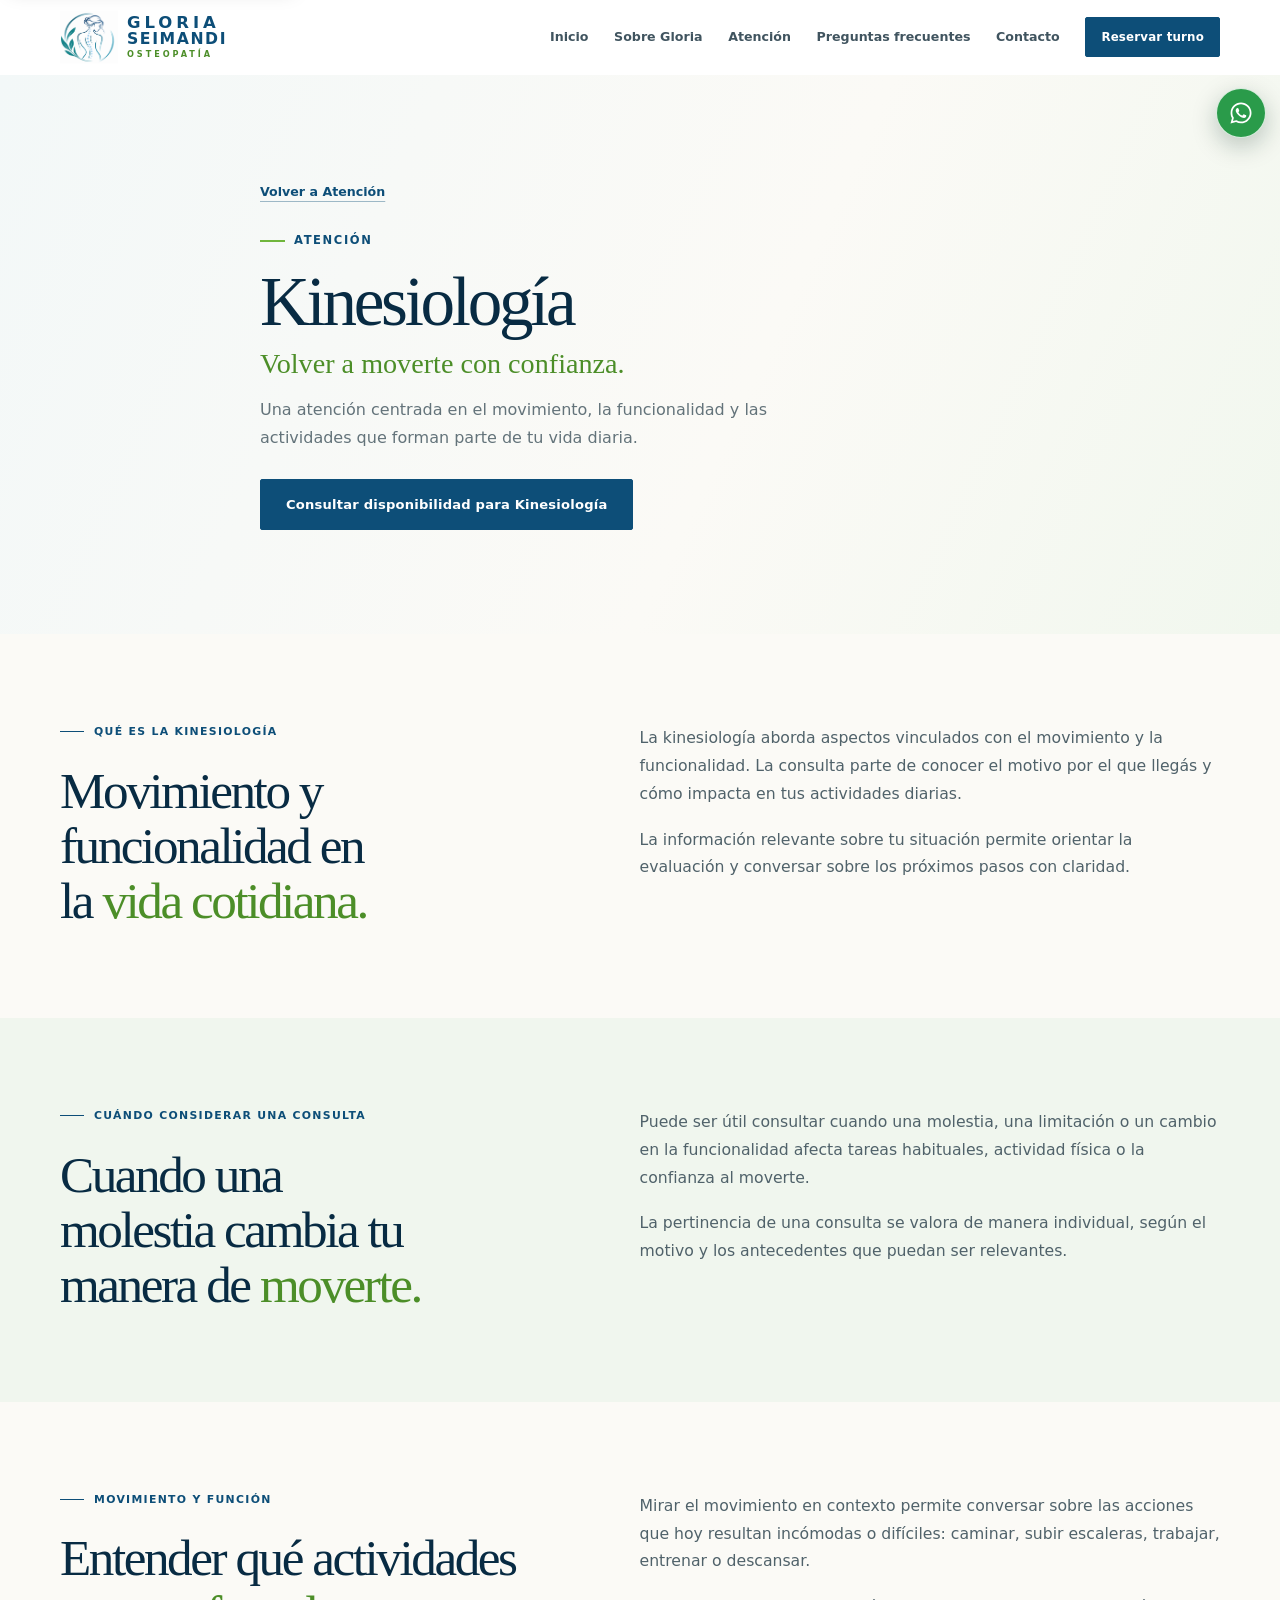
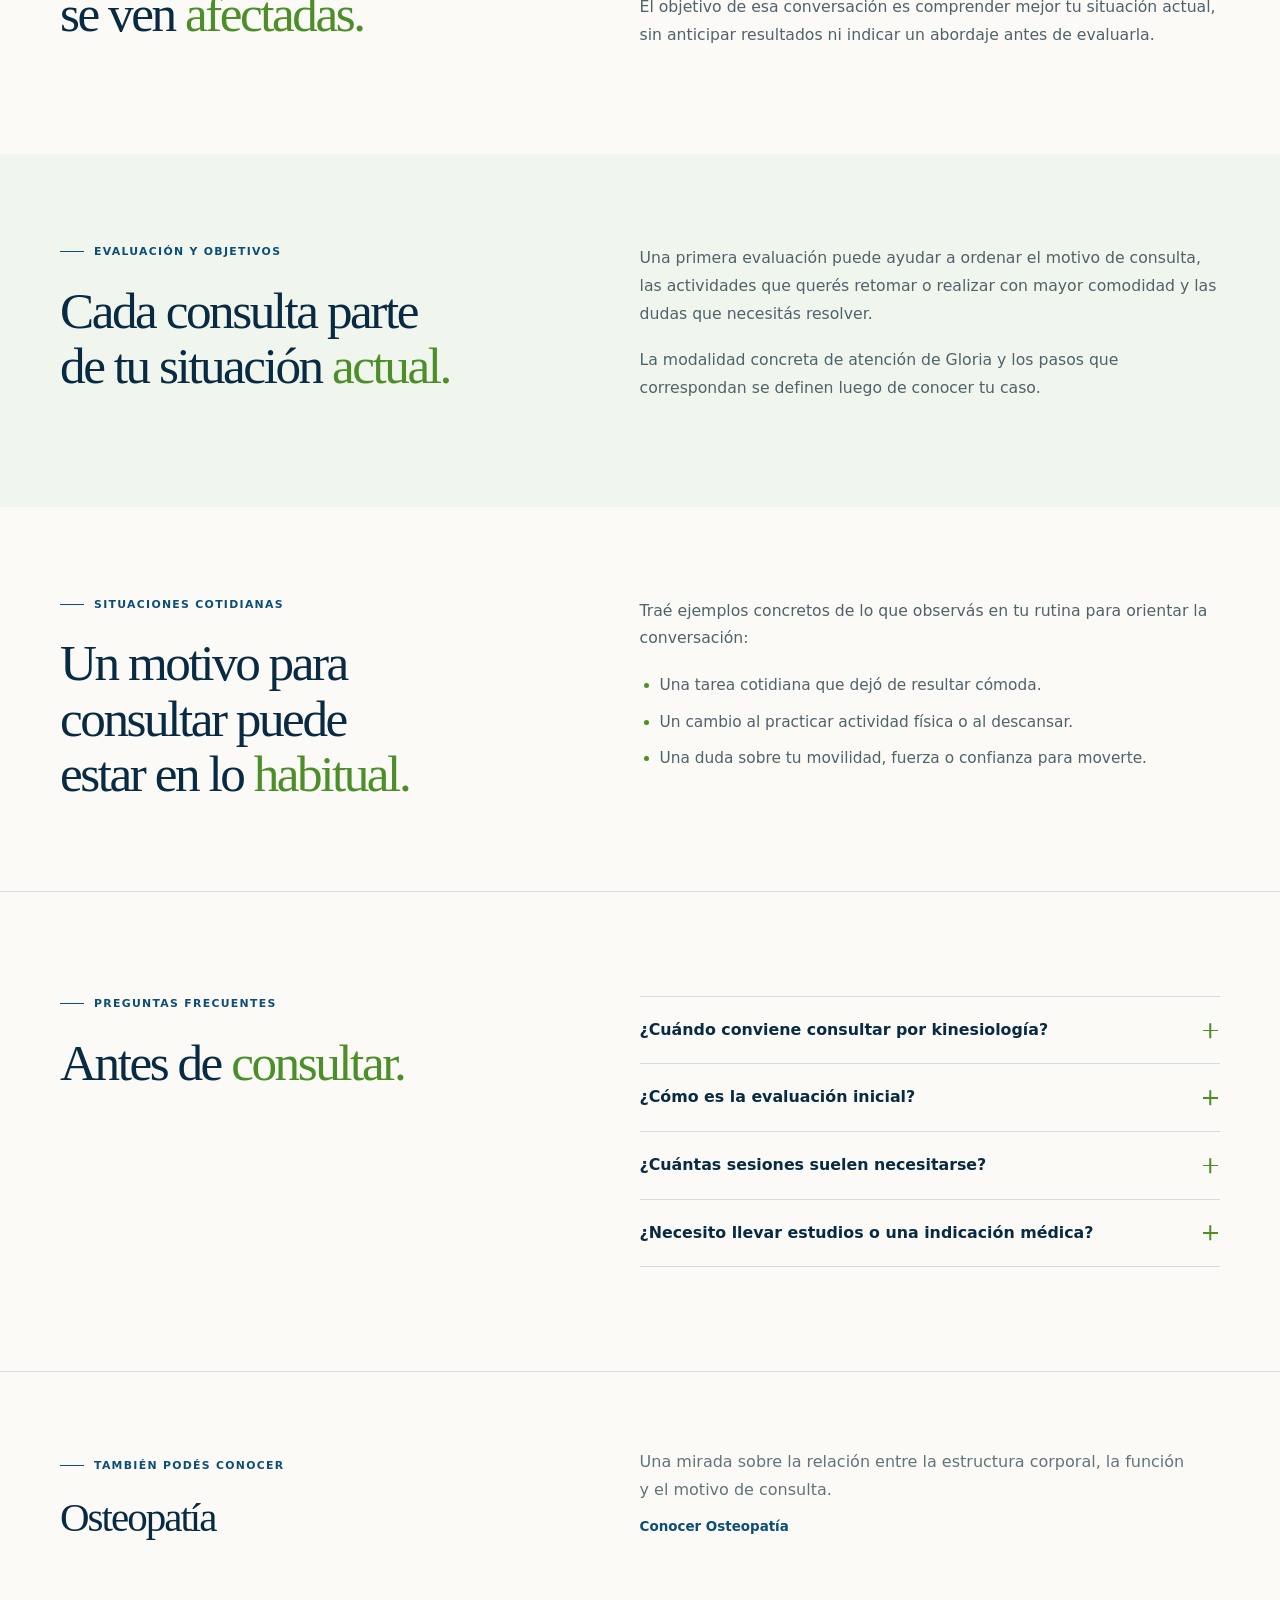
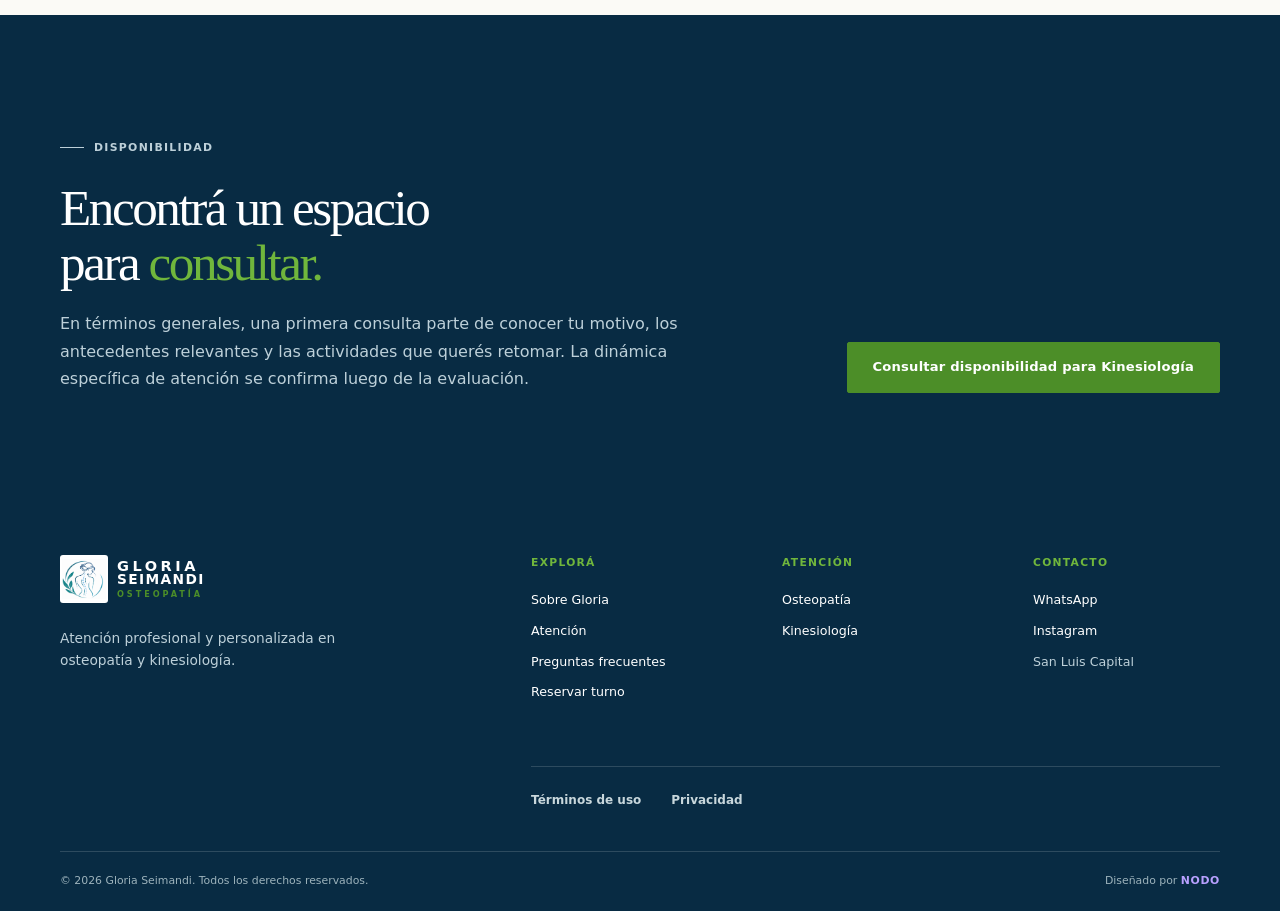
==== kinesiologia/index.html @ 1e32b4c1 "feat: retomar pagina gloria" ====
<!doctype html>
<html lang="es">
  <head>
    <meta charset="UTF-8" />
    <meta name="viewport" content="width=device-width, initial-scale=1.0" />
    <meta name="theme-color" content="#0d4e78" />
    <meta name="description" content="Conocé la propuesta de kinesiología de Gloria Seimandi en San Luis y consultá disponibilidad para tu turno." />
    <meta name="robots" content="noindex" />
    <title>Kinesiología | Gloria Seimandi</title>
    <link rel="icon" type="image/png" href="../assets/logo-osteopatia.png" />
    <link rel="stylesheet" href="../styles.css" />
    <script type="application/ld+json">
      {
        "@context": "https://schema.org",
        "@type": "WebPage",
        "name": "Kinesiología | Gloria Seimandi",
        "description": "Información sobre kinesiología y consulta de disponibilidad en San Luis."
      }
    </script>
  </head>
  <body class="service-page">
    <a class="skip-link" href="#contenido">Saltar al contenido principal</a>

    <header class="site-header" data-header>
      <div class="page-shell header-content">
        <a class="brand" href="../index.html#inicio" aria-label="Gloria Seimandi, inicio">
          <span class="brand-mark"><img src="../assets/logo-osteopatia.png" width="840" height="760" alt="Ilustración de osteopatía de Gloria Seimandi" /></span>
          <span class="brand-copy"><strong>Gloria</strong><span>Seimandi</span><small>Osteopatía</small></span>
        </a>

        <button class="menu-toggle" type="button" aria-controls="main-menu" aria-expanded="false">
          <span class="visually-hidden">Abrir menú</span>
          <span></span><span></span><span></span>
        </button>

        <nav id="main-menu" class="main-nav" aria-label="Navegación principal">
          <a href="../index.html#inicio">Inicio</a>
          <a href="../index.html#sobre-gloria">Sobre Gloria</a>
          <a href="../index.html#atencion">Atención</a>
          <a href="../index.html#preguntas">Preguntas frecuentes</a>
          <a href="../index.html#contacto">Contacto</a>
          <a class="button button-small nav-cta" href="../index.html#reservas">Reservar turno</a>
          <div class="menu-contact" aria-label="Canales de contacto">
            <p>Contacto</p>
            <div>
              <a href="https://wa.me/5492664921564?text=Hola%2C%20quisiera%20realizar%20una%20consulta." target="_blank" rel="noreferrer" aria-label="Escribir por WhatsApp"><svg aria-hidden="true" viewBox="0 0 448 512"><path d="M380.9 97.1C339 55.1 283.2 32 223.9 32c-122.4 0-222 99.6-222 222 0 39.1 10.2 77.3 29.6 111L0 480l117.7-30.9c32.4 17.7 68.9 27 106.1 27h.1c122.3 0 224.1-99.6 224.1-222 0-59.3-25.2-115-67.1-157zm-157 341.6c-33.2 0-65.7-8.9-94-25.7l-6.7-4-69.8 18.3L72 359.2l-4.4-7c-18.5-29.4-28.2-63.3-28.2-98.2 0-101.7 82.8-184.5 184.6-184.5 49.3 0 95.6 19.2 130.4 54.1 34.8 34.9 56.2 81.2 56.1 130.5 0 101.8-84.9 184.6-186.6 184.6zm101.4-138c-5.5-2.8-32.8-16.2-37.9-18-5.1-1.9-8.8-2.8-12.5 2.8s-14.3 18-17.6 21.8c-3.2 3.7-6.5 4.2-12 1.4-32.6-16.3-54-29.1-75.5-66-5.7-9.8 5.7-9.1 16.3-30.3 1.8-3.7.9-6.9-.5-9.7-1.4-2.8-12.5-30.1-17.1-41.2-4.5-10.8-9.1-9.3-12.5-9.5-3.2-.2-6.9-.2-10.6-.2-3.7 0-9.7 1.4-14.8 6.9-5.1 5.6-19.4 19-19.4 46.3s19.9 53.7 22.6 57.4c2.8 3.7 39.1 59.7 94.8 83.8 13.2 5.7 23.5 9.1 31.5 11.7 13.2 4.2 25.2 3.6 34.7 2.2 10.6-1.6 32.8-13.4 37.4-26.4 4.6-13 4.6-24.1 3.2-26.4-1.3-2.5-5-3.9-10.5-6.6z" /></svg><span>WhatsApp</span></a>
              <a href="https://www.instagram.com/gloria_seimandi_/" target="_blank" rel="noreferrer" aria-label="Abrir Instagram de Gloria Seimandi"><svg aria-hidden="true" viewBox="0 0 24 24"><path d="M7 2h10a5 5 0 0 1 5 5v10a5 5 0 0 1-5 5H7a5 5 0 0 1-5-5V7a5 5 0 0 1 5-5Zm0 2a3 3 0 0 0-3 3v10a3 3 0 0 0 3 3h10a3 3 0 0 0 3-3V7a3 3 0 0 0-3-3H7Zm5 3.5A4.5 4.5 0 1 1 7.5 12 4.5 4.5 0 0 1 12 7.5Zm0 2A2.5 2.5 0 1 0 14.5 12 2.5 2.5 0 0 0 12 9.5Zm5.25-3.75a1.25 1.25 0 1 1-1.25 1.25 1.25 1.25 0 0 1 1.25-1.25Z" /></svg><span>Instagram</span></a>
            </div>
          </div>
        </nav>
      </div>
    </header>

    <main id="contenido" class="service-page-main">
      <article>
        <section class="detail-hero section-space" aria-labelledby="service-title">
          <div class="page-shell detail-hero-layout">
            <div>
              <a class="back-link" href="../index.html#atencion">Volver a Atención</a>
              <p class="eyebrow"><span></span> Atención</p>
              <h1 id="service-title">Kinesiología</h1>
              <p class="detail-tagline">Volver a moverte con confianza.</p>
              <p class="detail-intro">Una atención centrada en el movimiento, la funcionalidad y las actividades que forman parte de tu vida diaria.</p>
              <a class="button" href="../index.html?service=kinesiologia#reservas">Consultar disponibilidad para Kinesiología</a>
            </div>
          </div>
        </section>

        <section class="detail-content section-space" aria-labelledby="what-is-title">
          <div class="page-shell detail-layout">
            <div class="detail-heading">
              <div class="section-label"><p>Qué es la kinesiología</p></div>
              <h2 id="what-is-title">Movimiento y funcionalidad en la <em>vida cotidiana.</em></h2>
            </div>
            <div class="detail-copy">
              <p>La kinesiología aborda aspectos vinculados con el movimiento y la funcionalidad. La consulta parte de conocer el motivo por el que llegás y cómo impacta en tus actividades diarias.</p>
              <p>La información relevante sobre tu situación permite orientar la evaluación y conversar sobre los próximos pasos con claridad.</p>
            </div>
          </div>
        </section>

        <section class="detail-content detail-content-alt section-space" aria-labelledby="reasons-title">
          <div class="page-shell detail-layout">
            <div class="detail-heading">
              <div class="section-label"><p>Cuándo considerar una consulta</p></div>
              <h2 id="reasons-title">Cuando una molestia cambia tu manera de <em>moverte.</em></h2>
            </div>
            <div class="detail-copy">
              <p>Puede ser útil consultar cuando una molestia, una limitación o un cambio en la funcionalidad afecta tareas habituales, actividad física o la confianza al moverte.</p>
              <p>La pertinencia de una consulta se valora de manera individual, según el motivo y los antecedentes que puedan ser relevantes.</p>
            </div>
          </div>
        </section>

        <section class="detail-content section-space" aria-labelledby="movement-title">
          <div class="page-shell detail-layout">
            <div class="detail-heading">
              <div class="section-label"><p>Movimiento y función</p></div>
              <h2 id="movement-title">Entender qué actividades se ven <em>afectadas.</em></h2>
            </div>
            <div class="detail-copy">
              <p>Mirar el movimiento en contexto permite conversar sobre las acciones que hoy resultan incómodas o difíciles: caminar, subir escaleras, trabajar, entrenar o descansar.</p>
              <p>El objetivo de esa conversación es comprender mejor tu situación actual, sin anticipar resultados ni indicar un abordaje antes de evaluarla.</p>
            </div>
          </div>
        </section>

        <section class="detail-content detail-content-alt section-space" aria-labelledby="objectives-title">
          <div class="page-shell detail-layout">
            <div class="detail-heading">
              <div class="section-label"><p>Evaluación y objetivos</p></div>
              <h2 id="objectives-title">Cada consulta parte de tu situación <em>actual.</em></h2>
            </div>
            <div class="detail-copy">
              <p>Una primera evaluación puede ayudar a ordenar el motivo de consulta, las actividades que querés retomar o realizar con mayor comodidad y las dudas que necesitás resolver.</p>
              <p>La modalidad concreta de atención de Gloria y los pasos que correspondan se definen luego de conocer tu caso.</p>
            </div>
          </div>
        </section>

        <section class="detail-content section-space" aria-labelledby="daily-title">
          <div class="page-shell detail-layout">
            <div class="detail-heading">
              <div class="section-label"><p>Situaciones cotidianas</p></div>
              <h2 id="daily-title">Un motivo para consultar puede estar en lo <em>habitual.</em></h2>
            </div>
            <div class="detail-copy">
              <p>Traé ejemplos concretos de lo que observás en tu rutina para orientar la conversación:</p>
              <ul class="detail-situations">
                <li>Una tarea cotidiana que dejó de resultar cómoda.</li>
                <li>Un cambio al practicar actividad física o al descansar.</li>
                <li>Una duda sobre tu movilidad, fuerza o confianza para moverte.</li>
              </ul>
            </div>
          </div>
        </section>

        <section class="detail-faq section-space" aria-labelledby="kinesiologia-faq-title">
          <div class="page-shell detail-faq-layout">
            <div class="detail-heading">
              <div class="section-label"><p>Preguntas frecuentes</p></div>
              <h2 id="kinesiologia-faq-title">Antes de <em>consultar.</em></h2>
            </div>
            <div class="faq-list detail-faq-list">
              <details>
                <summary>¿Cuándo conviene consultar por kinesiología?<span aria-hidden="true"></span></summary>
                <p>Puede ser oportuno consultar cuando una molestia, una limitación o un cambio en la funcionalidad afecta tareas habituales, actividad física o la confianza al moverte.</p>
              </details>
              <details>
                <summary>¿Cómo es la evaluación inicial?<span aria-hidden="true"></span></summary>
                <p>En términos generales, se conversa sobre el motivo de consulta, los antecedentes relevantes y las actividades cotidianas. También pueden observarse aspectos del movimiento; la dinámica concreta se define luego de conocer tu situación.</p>
              </details>
              <details>
                <summary>¿Cuántas sesiones suelen necesitarse?<span aria-hidden="true"></span></summary>
                <p>No existe una cantidad fija. Luego de la evaluación, se puede conversar sobre los objetivos y los pasos posibles sin anticipar una frecuencia ni resultados para cada caso.</p>
              </details>
              <details>
                <summary>¿Necesito llevar estudios o una indicación médica?<span aria-hidden="true"></span></summary>
                <p>Si contás con estudios o informes que considerás relevantes, podés mencionarlos al coordinar. La información que conviene llevar se confirma según el motivo de tu consulta.</p>
              </details>
            </div>
          </div>
        </section>

        <section class="service-cross-nav" aria-labelledby="other-service-title">
          <div class="page-shell service-cross-nav-layout">
            <div>
              <div class="section-label"><p>También podés conocer</p></div>
              <h2 id="other-service-title">Osteopatía</h2>
            </div>
            <div>
              <p>Una mirada sobre la relación entre la estructura corporal, la función y el motivo de consulta.</p>
              <a class="text-link" href="../osteopatia/">Conocer Osteopatía</a>
            </div>
          </div>
        </section>

        <section class="detail-cta section-space" aria-labelledby="availability-title">
          <div class="page-shell detail-cta-layout">
            <div>
              <div class="section-label"><p>Disponibilidad</p></div>
              <h2 id="availability-title">Encontrá un espacio para <em>consultar.</em></h2>
              <p>En términos generales, una primera consulta parte de conocer tu motivo, los antecedentes relevantes y las actividades que querés retomar. La dinámica específica de atención se confirma luego de la evaluación.</p>
            </div>
            <a class="button button-green" href="../index.html?service=kinesiologia#reservas">Consultar disponibilidad para Kinesiología</a>
          </div>
        </section>
      </article>
    </main>

    <footer class="site-footer">
      <div class="page-shell footer-grid">
        <div class="footer-intro">
          <a class="brand footer-brand" href="../index.html#inicio" aria-label="Volver al inicio de Gloria Seimandi"><span class="brand-mark"><img src="../assets/logo-osteopatia.png" width="840" height="760" alt="Ilustración de osteopatía de Gloria Seimandi" /></span><span class="brand-copy"><strong>Gloria</strong><span>Seimandi</span><small>Osteopatía</small></span></a>
          <p>Atención profesional y personalizada en osteopatía y kinesiología.</p>
        </div>
        <nav class="footer-column" aria-label="Explorá"><p class="footer-title">Explorá</p><a href="../index.html#sobre-gloria">Sobre Gloria</a><a href="../index.html#atencion">Atención</a><a href="../index.html#preguntas">Preguntas frecuentes</a><a href="../index.html#reservas">Reservar turno</a></nav>
        <nav class="footer-column" aria-label="Áreas de atención"><p class="footer-title">Atención</p><a href="../osteopatia/">Osteopatía</a><a href="../kinesiologia/">Kinesiología</a></nav>
        <address class="footer-column footer-contact"><p class="footer-title">Contacto</p><a href="https://wa.me/5492664921564?text=Hola%2C%20quisiera%20realizar%20una%20consulta." target="_blank" rel="noreferrer">WhatsApp</a><a href="https://www.instagram.com/gloria_seimandi_/" target="_blank" rel="noreferrer">Instagram</a><span>San Luis Capital</span></address>
        <nav class="footer-legal" aria-label="Información legal"><a href="../terminos.html">Términos de uso</a><a href="../privacidad.html">Privacidad</a></nav>
      </div>
      <div class="page-shell footer-bottom"><span>© <span data-year></span> Gloria Seimandi. Todos los derechos reservados.</span><span>Diseñado por <a href="https://nododigital.com.ar/" target="_blank" rel="noreferrer">NODO</a></span></div>
    </footer>

    <a class="whatsapp-float" href="https://wa.me/5492664921564?text=Hola%20Gloria%2C%20%C2%BFc%C3%B3mo%20est%C3%A1s%3F%20Quer%C3%ADa%20consultarte%20por%20un%20turno." target="_blank" rel="noreferrer" aria-label="Escribir a Gloria por WhatsApp">
      <svg aria-hidden="true" viewBox="0 0 448 512"><path d="M380.9 97.1C339 55.1 283.2 32 223.9 32c-122.4 0-222 99.6-222 222 0 39.1 10.2 77.3 29.6 111L0 480l117.7-30.9c32.4 17.7 68.9 27 106.1 27h.1c122.3 0 224.1-99.6 224.1-222 0-59.3-25.2-115-67.1-157zm-157 341.6c-33.2 0-65.7-8.9-94-25.7l-6.7-4-69.8 18.3L72 359.2l-4.4-7c-18.5-29.4-28.2-63.3-28.2-98.2 0-101.7 82.8-184.5 184.6-184.5 49.3 0 95.6 19.2 130.4 54.1 34.8 34.9 56.2 81.2 56.1 130.5 0 101.8-84.9 184.6-186.6 184.6zm101.4-138c-5.5-2.8-32.8-16.2-37.9-18-5.1-1.9-8.8-2.8-12.5 2.8s-14.3 18-17.6 21.8c-3.2 3.7-6.5 4.2-12 1.4-32.6-16.3-54-29.1-75.5-66-5.7-9.8 5.7-9.1 16.3-30.3 1.8-3.7.9-6.9-.5-9.7-1.4-2.8-12.5-30.1-17.1-41.2-4.5-10.8-9.1-9.3-12.5-9.5-3.2-.2-6.9-.2-10.6-.2-3.7 0-9.7 1.4-14.8 6.9-5.1 5.6-19.4 19-19.4 46.3s19.9 53.7 22.6 57.4c2.8 3.7 39.1 59.7 94.8 83.8 13.2 5.7 23.5 9.1 31.5 11.7 13.2 4.2 25.2 3.6 34.7 2.2 10.6-1.6 32.8-13.4 37.4-26.4 4.6-13 4.6-24.1 3.2-26.4-1.3-2.5-5-3.9-10.5-6.6z" /></svg>
      <span>WhatsApp</span>
    </a>

    <script src="../script.js"></script>
  </body>
</html>
---- styles.css ----
:root {
  --blue-950: #082b43;
  --blue-800: #0d4e78;
  --blue-600: #236e9e;
  --blue-100: #eaf3f6;
  --green-700: #4c8e28;
  --green-500: #70b63c;
  --green-100: #edf6e7;
  --nodo-violet: #b8a0ff;
  --nodo-violet-hover: #d9ccff;
  --ink: #1b2a31;
  --muted: #63737a;
  --line: rgba(13, 78, 120, .17);
  --warm: #fbfaf6;
  --white: #fff;
  --display: Georgia, 'Times New Roman', serif;
  --sans: Inter, ui-sans-serif, system-ui, -apple-system, BlinkMacSystemFont, "Segoe UI", sans-serif;
  --page: min(1160px, calc(100% - 48px));
  --mobile-menu-offset: 74px;
  --header-height: 74px;
}

* { box-sizing: border-box; }
html { scroll-behavior: smooth; scroll-padding-top: 82px; }
body { margin: 0; background: var(--warm); color: var(--ink); font-family: var(--sans); font-size: 16px; line-height: 1.55; }
img { display: block; max-width: 100%; }
a { color: inherit; text-decoration: none; }
button { font: inherit; }
a, button, input, summary { touch-action: manipulation; -webkit-tap-highlight-color: rgba(112, 182, 60, .22); }
.page-shell { width: var(--page); margin: 0 auto; }
.visually-hidden { position: absolute; width: 1px; height: 1px; padding: 0; margin: -1px; clip: rect(0, 0, 0, 0); overflow: hidden; white-space: nowrap; border: 0; }
.skip-link { position: fixed; top: 10px; left: 10px; z-index: 100; transform: translateY(-160%); background: var(--white); color: var(--blue-950); padding: 10px 14px; font-weight: 700; box-shadow: 0 8px 20px rgba(0,0,0,.15); }
.skip-link:focus { transform: translateY(0); }

.site-header { position: sticky; top: 0; z-index: 20; background: rgba(255,255,255,.95); backdrop-filter: blur(15px); border-bottom: 1px solid transparent; transition: border-color .2s ease, box-shadow .2s ease; }
.site-header.is-stuck { border-color: rgba(13,78,120,.1); box-shadow: 0 7px 23px rgba(18,52,70,.07); }
.header-content { height: 74px; display: flex; align-items: center; justify-content: space-between; gap: 30px; }
.brand { display: inline-flex; align-items: center; gap: 9px; flex-shrink: 0; }
.brand-mark { width: 58px; height: 58px; display: grid; place-items: center; flex: 0 0 auto; }
.brand-mark img { width: 100%; height: 100%; object-fit: contain; }
.brand-copy { display: grid; line-height: .85; color: var(--blue-800); text-transform: uppercase; letter-spacing: .08em; }
.brand-copy strong { font-size: 1.03rem; letter-spacing: .24em; font-weight: 800; }
.brand-copy > span { margin-top: 2px; font-size: .98rem; letter-spacing: .1em; font-weight: 800; }
.brand-copy small { margin-top: 5px; color: var(--green-700); font-size: .51rem; letter-spacing: .36em; font-weight: 800; }
.main-nav { display: flex; align-items: center; gap: clamp(15px, 2vw, 28px); color: #40545f; font-size: .79rem; font-weight: 700; }
.main-nav > a:not(.button) { position: relative; white-space: nowrap; }
.main-nav > a:not(.button)::after { content: ''; position: absolute; left: 0; bottom: -7px; width: 100%; height: 2px; transform: scaleX(0); transform-origin: right; background: var(--green-500); transition: transform .22s ease; }
.main-nav > a:not(.button):hover::after, .main-nav > a:not(.button):focus-visible::after { transform: scaleX(1); transform-origin: left; }
.menu-contact { display: none; }
.button { display: inline-flex; min-height: 51px; align-items: center; justify-content: center; gap: 18px; padding: 0 25px; border: 1px solid var(--blue-800); border-radius: 2px; color: var(--white); background: var(--blue-800); font-size: .82rem; font-weight: 800; letter-spacing: .015em; transition: transform .2s ease, background .2s ease, box-shadow .2s ease; }
.button:hover { transform: translateY(-2px); background: var(--blue-950); box-shadow: 0 9px 20px rgba(8,43,67,.18); }
.button span { font-size: 1.17rem; line-height: 0; }
.button-small { min-height: 40px; padding: 0 15px; font-size: .74rem; }
.menu-toggle { position: relative; display: none; border: 0; background: transparent; padding: 8px 0 8px 10px; cursor: pointer; }
.menu-toggle > span:not(.visually-hidden) { position: absolute; top: 50%; left: 50%; display: block; width: 25px; height: 2px; margin: 0; background: var(--blue-950); transform-origin: center; transition: transform .2s ease, opacity .2s ease; }

.hero { min-height: 600px; background: linear-gradient(115deg, #f3f8f8 0%, var(--warm) 52%, #f1f7ee 100%); }
.hero-layout { display: grid; grid-template-columns: minmax(0, .94fr) minmax(0, 1.06fr); align-items: center; min-height: 600px; gap: clamp(36px, 5vw, 60px); padding: 42px 0; }
.hero-copy { padding-left: 0; }
.eyebrow { display: flex; align-items: center; gap: 9px; margin: 0 0 18px; color: var(--blue-800); font-size: .72rem; font-weight: 800; letter-spacing: .14em; text-transform: uppercase; }
.eyebrow > span { width: 25px; height: 2px; background: var(--green-500); }
h1, h2, h3, p { margin-top: 0; }
h1, h2 { text-wrap: balance; }
h1, h2 { font-family: var(--display); font-weight: 400; letter-spacing: -.048em; text-wrap: balance; }
h1 { max-width: 600px; margin-bottom: 18px; color: var(--blue-950); font-size: clamp(2.9rem, 5vw, 4.7rem); line-height: 1.02; }
h1 em, h2 em { color: var(--green-700); font-style: normal; font-weight: 400; }
.hero-intro { max-width: 480px; margin-bottom: 24px; color: #4e626c; font-size: .98rem; line-height: 1.7; }
.hero-actions { display: flex; align-items: center; gap: 24px; flex-wrap: wrap; }
.text-link { display: inline-flex; align-items: center; gap: 9px; color: var(--blue-800); font-size: .84rem; font-weight: 800; }
.text-link span { font-size: 1.17rem; transition: transform .2s ease; }
.text-link:hover span { transform: translateX(4px); }
.hero-note { display: flex; align-items: center; gap: 8px; margin: 25px 0 0; color: var(--muted); font-size: .73rem; font-weight: 600; }
.note-dot { width: 8px; height: 8px; border: 2px solid var(--green-500); border-radius: 50%; }
.hero-visual { justify-self: end; width: min(100%, 600px); }
.image-shape { position: relative; aspect-ratio: 1.35 / 1; overflow: hidden; border-radius: 22px 22px 4px 4px; box-shadow: 10px 12px 0 rgba(112,182,60,.14); }
.image-shape::after { content: ''; position: absolute; inset: 0; background: linear-gradient(155deg, rgba(5,47,63,.07), transparent 40%); pointer-events: none; }
.image-shape img { width: 100%; height: 100%; object-fit: cover; object-position: 58% center; }

.section-space { padding: 104px 0; }
.about { border-top: 1px solid var(--line); background: var(--warm); }
.about-layout { width: min(var(--page), 1074px); display: grid; grid-template-columns: minmax(300px, 330px) minmax(0, 650px); justify-content: center; column-gap: clamp(48px, 7vw, 94px); align-items: start; }
.section-label { display: flex; align-items: center; height: min-content; color: var(--blue-800); font-size: .68rem; font-weight: 800; letter-spacing: .12em; text-transform: uppercase; white-space: nowrap; }
.section-label p { margin: 0; }
.section-label p::before { content: ''; display: inline-block; width: 24px; height: 1px; margin: 0 10px 3px 0; background: currentColor; }
.about-content { grid-column: 2; max-width: 650px; }
.about-heading h2, .services-heading h2, .faq-intro h2, .appointment h2, .contact h2 { margin-bottom: 0; color: var(--blue-950); font-size: clamp(2.4rem, 4.2vw, 4rem); line-height: 1.05; }
.about-heading h2 { max-width: 650px; margin-top: 21px; }
.about-portrait { grid-column: 1; width: min(100%, 330px); margin: 0; }
.about-portrait img { width: 100%; height: auto; aspect-ratio: 4 / 5; object-fit: cover; object-position: center; border: 1px solid rgba(13,78,120,.14); }
.about-details { margin-top: 25px; }
.about-details .lead { max-width: 530px; margin-bottom: 25px; color: var(--blue-800); font-family: var(--display); font-size: clamp(1.3rem, 2vw, 1.6rem); line-height: 1.33; }
.about-copy { max-width: 590px; }
.about-copy p { color: #50626a; font-size: .94rem; line-height: 1.75; }
.about-copy p + p { margin-top: 13px; }
.credentials { display: flex; flex-wrap: wrap; gap: 7px 17px; margin: 28px 0 24px; padding: 0; list-style: none; }
.credentials li { color: var(--green-700); font-size: .8rem; font-weight: 750; }
.trajectory-note { max-width: 440px; margin: 22px 0 0; padding-top: 18px; border-top: 1px solid var(--line); color: var(--blue-800); font-size: .88rem; font-weight: 750; line-height: 1.65; }

.services { color: var(--white); background: var(--blue-950); }
.section-label-light { color: #d5edf4; }
.services-heading { display: grid; grid-template-columns: minmax(0, 1fr) minmax(220px, .6fr); align-items: end; gap: 28px; }
.services-heading .section-label { grid-column: 1 / -1; }
.services-heading h2 { margin: 0; color: var(--white); }
.services-heading h2 em { color: var(--green-500); }
.services-heading > p { max-width: 290px; margin: 0 0 4px; color: #bdd0d9; font-size: .92rem; line-height: 1.7; }
.service-list { margin-top: 60px; border-top: 1px solid rgba(255,255,255,.22); }
.service-item { display: grid; grid-template-columns: minmax(0, 1fr) auto; gap: clamp(28px, 5vw, 72px); align-items: center; min-height: 0; padding: 34px 0; border-bottom: 1px solid rgba(255,255,255,.22); transition: background-color .2s ease; }
.service-item h3 { margin: 0 0 7px; color: var(--white); font-family: var(--display); font-size: 2rem; font-weight: 400; letter-spacing: -.025em; transition: color .2s ease; }
.service-item p { max-width: 540px; margin: 0; color: #c7d8df; font-size: .9rem; }
.service-actions { display: flex; align-items: center; justify-content: flex-end; gap: 22px; flex-wrap: wrap; }
.service-link { color: #d5edf4; font-size: .8rem; font-weight: 800; text-decoration: underline; text-decoration-color: rgba(213,237,244,.55); text-underline-offset: 5px; }
.service-link:hover { color: var(--green-500); text-decoration-color: currentColor; }
.button-service { min-height: 44px; padding: 0 17px; border-color: var(--green-700); background: var(--green-700); font-size: .72rem; white-space: nowrap; }
.button-service:hover { background: #39731d; }
@media (hover: hover) and (pointer: fine) {
  .service-item:hover { background: rgba(112, 182, 60, .1); }
  .service-item:hover h3 { color: var(--green-500); }
}
@media (hover: none), (pointer: coarse) {
  .service-item:active { background: rgba(112, 182, 60, .1); }
  .service-item:active h3 { color: var(--green-500); }
}

.appointment { background: #f0f6ee; }
.appointment-layout { display: grid; grid-template-columns: minmax(0, .92fr) minmax(330px, .78fr); max-width: 920px; gap: clamp(42px, 8vw, 92px); align-items: center; margin: 0 auto; }
.appointment h2 { max-width: 470px; margin-bottom: 0; }
.appointment-copy > p:not(.eyebrow) { max-width: 430px; margin: 18px 0 0; color: var(--muted); }
.appointment .section-label { margin-bottom: 19px; }
.booking-form { display: grid; gap: 15px; width: 100%; max-width: 410px; margin: 0; padding-left: 29px; border-left: 1px solid rgba(13,78,120,.24); }
.booking-form fieldset { min-width: 0; margin: 0; padding: 0; border: 0; }
.booking-form legend, .booking-name { display: block; margin-bottom: 8px; color: var(--blue-950); font-size: .8rem; font-weight: 800; }
.booking-name { margin-top: 3px; }
.booking-name span { color: var(--muted); font-weight: 600; }
.booking-options { display: grid; grid-template-columns: repeat(2, minmax(0, 1fr)); gap: 10px; }
.booking-options label { display: flex; min-height: 54px; align-items: center; gap: 10px; padding: 10px 13px; border: 1px solid rgba(13,78,120,.28); color: var(--blue-950); background: rgba(255,255,255,.66); cursor: pointer; font-size: .88rem; font-weight: 750; transition: border-color .2s ease, background .2s ease, box-shadow .2s ease; }
.booking-options input { width: 17px; height: 17px; margin: 0; accent-color: var(--green-700); }
.booking-options label:has(input:checked) { border-color: var(--green-700); background: var(--white); box-shadow: inset 0 0 0 1px var(--green-700); }
.booking-options label:hover { border-color: var(--green-700); }
.booking-form > input { min-height: 48px; width: 100%; padding: 0 13px; border: 1px solid rgba(13,78,120,.28); border-radius: 0; color: var(--ink); background: var(--white); font: inherit; }
.booking-form > input:focus-visible { outline: 3px solid #80c948; outline-offset: 2px; }
.booking-form .button-green { width: max-content; margin-top: 5px; }
.button-green { margin-top: 13px; border-color: var(--green-700); background: var(--green-700); }
.button-green:hover { background: #39731d; }

.service-page-main { overflow: clip; }
.detail-hero { background: linear-gradient(115deg, #f3f8f8 0%, var(--warm) 58%, #f1f7ee 100%); }
.detail-hero-layout { max-width: 760px; }
.back-link { display: inline-block; margin-bottom: 30px; color: var(--blue-800); font-size: .79rem; font-weight: 800; text-decoration: underline; text-decoration-color: rgba(13,78,120,.38); text-underline-offset: 5px; }
.back-link:hover { color: var(--green-700); text-decoration-color: currentColor; }
.detail-hero h1 { max-width: 690px; margin: 0 0 9px; font-size: clamp(3rem, 5.4vw, 5rem); }
.detail-tagline { max-width: 580px; margin: 0 0 16px; color: var(--green-700); font-family: var(--display); font-size: clamp(1.4rem, 2.2vw, 1.9rem); line-height: 1.18; }
.detail-intro { max-width: 550px; margin: 0 0 28px; color: var(--muted); font-size: 1rem; line-height: 1.72; }
.detail-layout { display: grid; grid-template-columns: minmax(260px, .8fr) minmax(0, 1fr); gap: clamp(40px, 9vw, 145px); }
.detail-heading h2, .detail-cta h2 { margin: 22px 0 0; color: var(--blue-950); font-size: clamp(2.3rem, 4vw, 3.7rem); line-height: 1.08; }
.detail-copy { max-width: 610px; }
.detail-copy p { color: #50626a; font-size: .98rem; line-height: 1.78; }
.detail-copy p + p { margin-top: 18px; }
.detail-situations { display: grid; gap: 11px; margin: 21px 0 0; padding-left: 20px; color: #50626a; font-size: .96rem; line-height: 1.65; }
.detail-situations li::marker { color: var(--green-700); }
.detail-content-alt { background: #f0f6ee; }
.service-page-main .detail-content { padding-block: clamp(68px, 7vw, 92px); }
.service-cross-nav { padding: clamp(54px, 6vw, 76px) 0; border-top: 1px solid var(--line); }
.service-cross-nav-layout { display: grid; grid-template-columns: minmax(260px, .8fr) minmax(0, 1fr); gap: clamp(40px, 9vw, 145px); align-items: end; }
.service-cross-nav h2 { margin: 20px 0 0; color: var(--blue-950); font-size: clamp(2rem, 3.2vw, 3rem); line-height: 1.08; }
.service-cross-nav-layout > div:last-child > p { max-width: 550px; margin: 0; color: var(--muted); line-height: 1.72; }
.service-cross-nav .text-link { margin-top: 14px; }
.detail-faq { border-top: 1px solid var(--line); }
.detail-faq-layout { display: grid; grid-template-columns: minmax(260px, .8fr) minmax(0, 1fr); gap: clamp(40px, 9vw, 145px); }
.detail-faq-list { margin: 0; }
.detail-cta { color: var(--white); background: var(--blue-950); }
.detail-cta .section-label { color: #d5edf4; }
.detail-cta h2 { max-width: 640px; color: var(--white); }
.detail-cta h2 em { color: var(--green-500); }
.detail-cta-layout { display: grid; grid-template-columns: minmax(0, 1fr) auto; gap: 36px; align-items: end; }
.detail-cta p { max-width: 680px; margin: 20px 0 0; color: #bdd0d9; line-height: 1.72; }
.detail-cta .button-green { margin: 0; white-space: nowrap; }

.legal-hero { background: linear-gradient(115deg, #f3f8f8 0%, var(--warm) 58%, #f1f7ee 100%); }
.legal-layout { display: grid; grid-template-columns: minmax(260px, .8fr) minmax(0, 1fr); gap: clamp(40px, 9vw, 145px); align-items: end; }
.legal-layout h1 { margin: 22px 0 0; color: var(--blue-950); font-size: clamp(3rem, 5vw, 4.8rem); line-height: 1.06; }
.legal-layout > p { max-width: 510px; margin: 0; color: var(--muted); line-height: 1.75; }
.legal-content { border-top: 1px solid var(--line); }
.legal-copy { max-width: 710px; }
.legal-copy h2 { margin: 0; color: var(--blue-950); font-size: clamp(1.65rem, 2.5vw, 2.25rem); line-height: 1.15; }
.legal-copy h2:not(:first-child) { margin-top: 44px; }
.legal-copy p { max-width: 650px; margin: 15px 0 0; color: var(--muted); line-height: 1.78; }

.faq { border-top: 1px solid var(--line); }
.faq-layout { display: grid; grid-template-columns: minmax(290px,.84fr) 1fr; gap: min(10vw, 140px); }
.faq-intro h2 { margin: 30px 0 21px; }
.faq-intro > p { max-width: 395px; color: var(--muted); }
.faq-intro .text-link { margin-top: 18px; }
.faq-list { border-top: 1px solid var(--line); }
.faq-list details { border-bottom: 1px solid var(--line); }
.faq-list summary { display: flex; align-items: center; justify-content: space-between; gap: 20px; padding: 21px 0; color: var(--blue-950); cursor: pointer; font-size: .99rem; font-weight: 800; list-style: none; }
.faq-list summary::-webkit-details-marker { display: none; }
.faq-list summary span { position: relative; width: 19px; height: 19px; flex: 0 0 auto; }
.faq-list summary span::before, .faq-list summary span::after { content: ''; position: absolute; top: 9px; left: 2px; width: 15px; height: 1.5px; background: var(--green-700); transition: transform .2s ease; }
.faq-list summary span::after { transform: rotate(90deg); }
.faq-list details[open] summary span::after { transform: rotate(0); }
.faq-list details p { max-width: 625px; margin: -1px 35px 22px 0; color: var(--muted); font-size: .9rem; line-height: 1.7; }

.contact { color: var(--white); background: var(--blue-800); }
.contact-layout { display: grid; grid-template-columns: 1fr .85fr; gap: 100px; align-items: center; }
.contact h2 { margin-bottom: 20px; color: var(--white); }
.contact h2 em { color: var(--green-500); }
.contact-copy > p:not(.eyebrow) { max-width: 430px; margin-bottom: 25px; color: #d2e2e8; }
.button-white { color: var(--blue-800); border-color: var(--white); background: var(--white); }
.button-white:hover { color: var(--white); background: var(--blue-950); }
.contact-details { margin: 0; padding: 4px 0; border-top: 1px solid rgba(255,255,255,.3); font-style: normal; }
.contact-details > * { display: block; padding: 18px 0; border-bottom: 1px solid rgba(255,255,255,.3); }
.contact-details span { display: block; margin-bottom: 3px; color: #c7e0e9; font-size: .66rem; font-style: normal; font-weight: 800; letter-spacing: .13em; text-transform: uppercase; }
.contact-details strong { font-family: var(--display); font-size: 1.3rem; font-weight: 400; letter-spacing: -.015em; }
.contact-details a:hover strong { color: var(--green-500); }
.contact-phone-value { display: inline-flex; align-items: center; gap: 9px; }
.contact-phone-value svg { width: 17px; height: 17px; fill: var(--green-500); }
.contact-phone { opacity: .82; }
.contact-phone strong { font-family: var(--sans); font-size: 1rem; letter-spacing: 0; }

.site-footer { color: #c8d7dc; background: var(--blue-950); }
.footer-grid { display: grid; grid-template-columns: minmax(245px, 1.35fr) repeat(3, minmax(120px, .62fr)); gap: clamp(28px, 5vw, 72px); padding: 58px 0 42px; }
.footer-intro > p { max-width: 285px; margin: 18px 0 0; color: #bdd0d9; font-size: .86rem; line-height: 1.65; }
.footer-brand .brand-mark { width: 48px; height: 48px; padding: 2px; background: var(--white); border-radius: 3px; }
.footer-brand .brand-copy strong { font-size: .91rem; }
.footer-brand .brand-copy > span { font-size: .86rem; }
.footer-brand .brand-copy { color: var(--white); }
.footer-column { display: grid; align-content: start; gap: 11px; font-size: .79rem; font-style: normal; }
.footer-title { margin: 0 0 8px; color: var(--green-500); font-size: .67rem; font-weight: 800; letter-spacing: .12em; text-transform: uppercase; }
.footer-column a { width: fit-content; color: var(--white); }
.footer-column a:hover { color: var(--green-500); }
.footer-column span { color: #bdd0d9; }
.footer-legal { grid-column: 2 / -1; display: flex; gap: 30px; padding-top: 24px; border-top: 1px solid rgba(255,255,255,.15); font-size: .75rem; font-weight: 700; }
.footer-legal a:hover { color: var(--green-500); }
.footer-bottom { display: flex; justify-content: space-between; gap: 20px; padding: 21px 0; border-top: 1px solid rgba(255,255,255,.15); color: #9db3bc; font-size: .68rem; }
.footer-bottom a { color: var(--nodo-violet); font-weight: 800; letter-spacing: .06em; }
.footer-bottom a:hover { color: var(--nodo-violet-hover); }
.whatsapp-float { position: fixed; z-index: 16; right: max(14px, calc((100vw - var(--page)) / 2 - 68px)); bottom: max(14px, env(safe-area-inset-bottom)); display: inline-flex; width: 50px; height: 50px; align-items: center; justify-content: center; border: 1px solid rgba(255,255,255,.8); border-radius: 50%; color: var(--white); background: #2a9b4a; box-shadow: 0 8px 24px rgba(7,45,32,.25); transition: transform .2s ease, background .2s ease, opacity .2s ease, visibility 0s linear; }
.whatsapp-float:hover { background: #167b33; transform: translateY(-3px); }
.whatsapp-float svg { width: 24px; height: 24px; fill: currentColor; }
.whatsapp-float span { display: none; }
.whatsapp-float[data-float-position="top-right"] { top: calc(var(--header-height) + 14px + env(safe-area-inset-top)); right: max(14px, env(safe-area-inset-right)); bottom: auto; }
.whatsapp-float[data-float-position="bottom-left"] { right: auto; left: max(14px, env(safe-area-inset-left)); }
.whatsapp-float[data-float-position="top-left"] { top: calc(var(--header-height) + 14px + env(safe-area-inset-top)); right: auto; bottom: auto; left: max(14px, env(safe-area-inset-left)); }

:focus-visible { outline: 3px solid #80c948; outline-offset: 4px; }

@media (max-width: 960px) {
  :root { --page: min(100% - 40px, 760px); }
  .site-header { backdrop-filter: none; }
  .brand, .menu-toggle { position: relative; z-index: 2; }
  .menu-toggle { display: grid; width: 44px; min-height: 44px; place-content: center; padding: 6px; }
  .main-nav { position: fixed; inset: 0; z-index: 1; display: grid; align-content: start; gap: 0; padding: calc(var(--mobile-menu-offset) + 20px) 20px calc(28px + env(safe-area-inset-bottom)); overflow-y: auto; overscroll-behavior: contain; background: var(--white); opacity: 0; visibility: hidden; pointer-events: none; transform: translateY(-10px); transition: opacity .2s ease, transform .2s ease, visibility 0s linear .2s; }
  .main-nav.is-open { opacity: 1; visibility: visible; pointer-events: auto; transform: translateY(0); transition: opacity .2s ease, transform .2s ease, visibility 0s linear; }
  .main-nav > a:not(.button) { min-height: 54px; display: flex; align-items: center; padding: 14px 0; border-bottom: 1px solid var(--line); }
  .main-nav > a:not(.button)::after { display: none; }
  .nav-cta { width: 100%; margin-top: 20px; }
  .menu-contact { display: grid; gap: 10px; margin-top: 25px; padding-top: 20px; border-top: 1px solid var(--line); }
  .menu-contact > p { margin: 0; color: var(--muted); font-size: .68rem; font-weight: 800; letter-spacing: .1em; text-transform: uppercase; }
  .menu-contact > div { display: flex; gap: 10px; flex-wrap: wrap; }
  .menu-contact a { display: inline-flex; min-height: 42px; align-items: center; gap: 8px; padding: 0 13px; border: 1px solid rgba(13,78,120,.2); border-radius: 999px; color: var(--blue-800); font-size: .82rem; font-weight: 750; }
  .menu-contact svg { width: 17px; height: 17px; fill: currentColor; }
  .menu-toggle > span:nth-child(2) { transform: translate(-50%, -8px); }
  .menu-toggle > span:nth-child(3) { transform: translate(-50%, -50%); }
  .menu-toggle > span:nth-child(4) { transform: translate(-50%, 6px); }
  .menu-toggle[aria-expanded="true"] > span:nth-child(2) { transform: translate(-50%, -50%) rotate(45deg); }
  .menu-toggle[aria-expanded="true"] > span:nth-child(3) { opacity: 0; transform: translate(-50%, -50%); }
  .menu-toggle[aria-expanded="true"] > span:nth-child(4) { transform: translate(-50%, -50%) rotate(-45deg); }
  .hero { min-height: auto; }
  .hero-layout { grid-template-columns: minmax(0, 1fr); min-height: auto; gap: 36px; padding: 52px 0; }
  .hero-copy { padding-left: 0; }
  .hero-visual { justify-self: center; width: min(100%, 650px); }
  .services-heading { grid-template-columns: 1fr 1fr; }
  .services-heading .section-label { grid-column: 1 / -1; }
  .about-layout { column-gap: 42px; }
  .detail-layout, .legal-layout { gap: 60px; }
  .service-cross-nav-layout { gap: 60px; }
  .faq-layout, .contact-layout { gap: 60px; }
}

@media (max-width: 680px) {
  :root { --page: calc(100% - 32px); --mobile-menu-offset: 62px; --header-height: 62px; }
  html { scroll-padding-top: 72px; }
  .header-content { height: 62px; }
  .brand-mark { width: 44px; height: 44px; }
  .brand-mark img { width: 100%; height: 100%; }
  .brand-copy strong { font-size: .93rem; }
  .brand-copy > span { font-size: .88rem; }
  .hero-layout { gap: 29px; padding: 33px 0 38px; }
  .hero-copy { padding-right: 4px; }
  h1 { margin-bottom: 15px; font-size: clamp(2.25rem, 10.5vw, 2.9rem); line-height: 1.04; }
  .hero-intro { margin-bottom: 20px; font-size: .91rem; line-height: 1.65; }
  .hero-actions { align-items: flex-start; gap: 17px; flex-direction: column; }
  .button { min-height: 49px; padding: 0 20px; }
  .image-shape { aspect-ratio: 1.35 / 1; border-radius: 18px 18px 3px 3px; }
  .image-shape img { object-position: 58% center; }
  .hero-note { margin-top: 21px; }
  .section-space { padding: 72px 0; }
  .section-label { font-size: .63rem; }
  .about-heading h2, .services-heading h2, .faq-intro h2, .appointment h2, .contact h2 { font-size: clamp(2rem, 9.5vw, 2.7rem); }
  .about-layout { display: flex; flex-direction: column; gap: 25px; }
  .about-content { display: contents; }
  .about-heading { order: 1; }
  .about-portrait { order: 2; align-self: center; width: min(100%, 300px); }
  .about-details { order: 3; margin-top: 0; }
  .about-heading h2 { margin-top: 16px; }
  .about-details .lead { margin-bottom: 21px; font-size: 1.32rem; }
  .about-copy p { font-size: .9rem; line-height: 1.7; }
  .credentials { margin: 25px 0 19px; }
  .services-heading, .faq-layout, .contact-layout { grid-template-columns: 1fr; gap: 27px; }
  .services-heading > p { margin-top: -8px; }
  .service-list { margin-top: 43px; }
  .service-item { grid-template-columns: 1fr; gap: 18px; min-height: 0; padding: 25px 0; }
  .service-item h3 { font-size: 1.65rem; }
  .service-item p { font-size: .83rem; line-height: 1.6; }
  .service-actions { width: 100%; align-items: stretch; justify-content: flex-start; gap: 15px; flex-direction: column; }
  .button-service { width: 100%; min-height: 47px; }
  .appointment-layout { grid-template-columns: 1fr; gap: 29px; max-width: none; }
  .booking-form { max-width: none; padding: 22px 0 0; border-top: 1px solid rgba(13,78,120,.24); border-left: 0; }
  .booking-options { grid-template-columns: 1fr; }
  .booking-form .button-green { width: 100%; }
  .detail-hero-layout, .detail-layout, .detail-faq-layout, .detail-cta-layout, .service-cross-nav-layout, .legal-layout { grid-template-columns: 1fr; gap: 28px; }
  .service-page-main .detail-content { padding-block: 62px; }
  .service-cross-nav { padding: 56px 0; }
  .legal-layout h1 { font-size: clamp(2.35rem, 10vw, 3.3rem); }
  .detail-hero h1 { font-size: clamp(2.35rem, 10vw, 3.3rem); }
  .back-link { margin-bottom: 24px; }
  .detail-tagline { font-size: 1.45rem; }
  .detail-heading h2, .detail-cta h2 { font-size: clamp(2rem, 9.5vw, 2.7rem); }
  .detail-cta .button-green { width: 100%; }
  .faq-intro h2 { margin-top: 24px; }
  .faq-list { margin-top: 8px; }
  .faq-list summary { font-size: .91rem; line-height: 1.42; }
  .contact-layout { gap: 40px; }
  .contact-details strong { font-size: 1.18rem; }
  .footer-grid { grid-template-columns: 1fr 1fr; gap: 31px 24px; padding: 46px 0 32px; }
  .footer-intro { grid-column: 1 / -1; }
  .footer-intro > p { margin-top: 15px; }
  .footer-column { gap: 10px; }
  .footer-contact { grid-column: 1 / -1; }
  .footer-legal { grid-column: 1 / -1; gap: 22px; padding-top: 20px; }
  .footer-bottom { flex-direction: column; gap: 5px; padding: 17px 0 86px; }
  .whatsapp-float { width: 48px; height: 48px; }
}

@media (prefers-reduced-motion: no-preference) {
  .has-reveal .reveal { opacity: 0; transform: translateY(14px); }
  .has-reveal .reveal.is-revealed { opacity: 1; transform: translateY(0); transition: opacity .45s ease, transform .45s ease; }
}

@media (prefers-reduced-motion: reduce) {
  html { scroll-behavior: auto; }
  *, *::before, *::after { transition-duration: .01ms !important; animation-duration: .01ms !important; animation-iteration-count: 1 !important; }
}
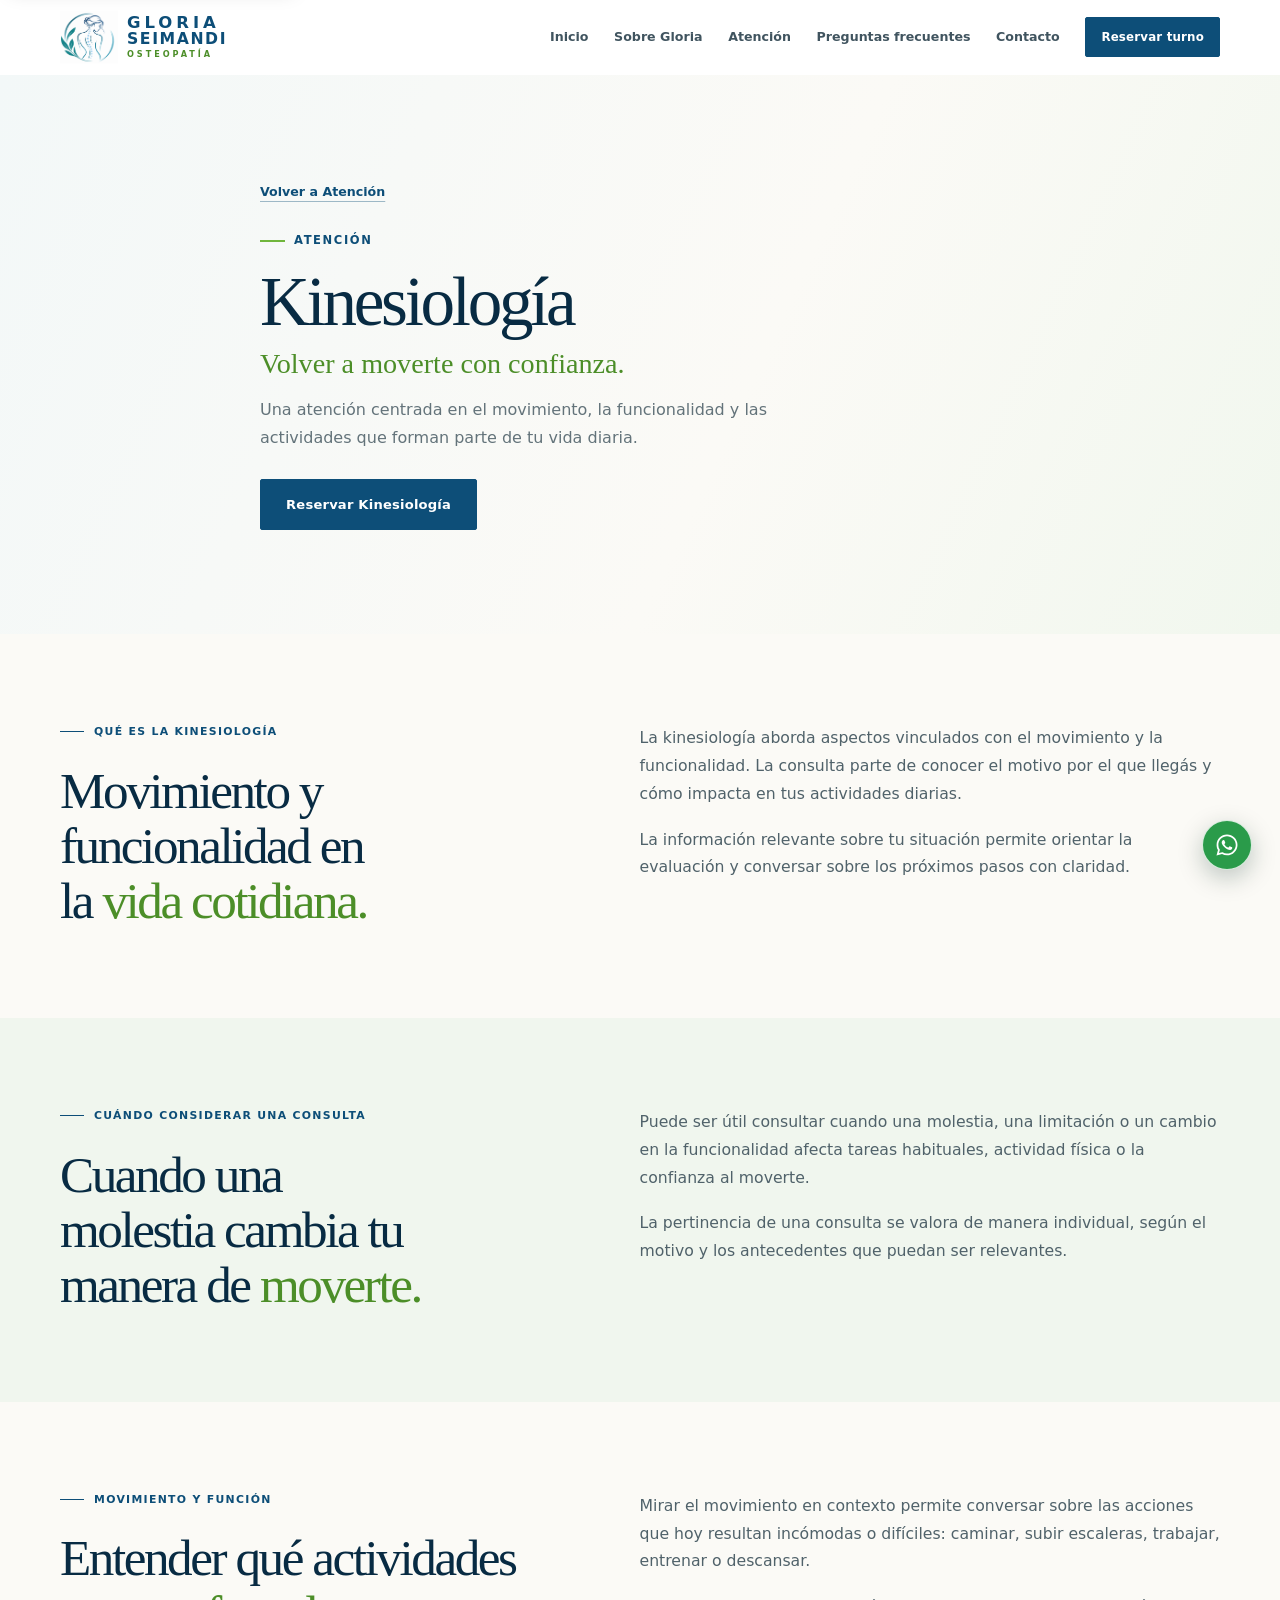
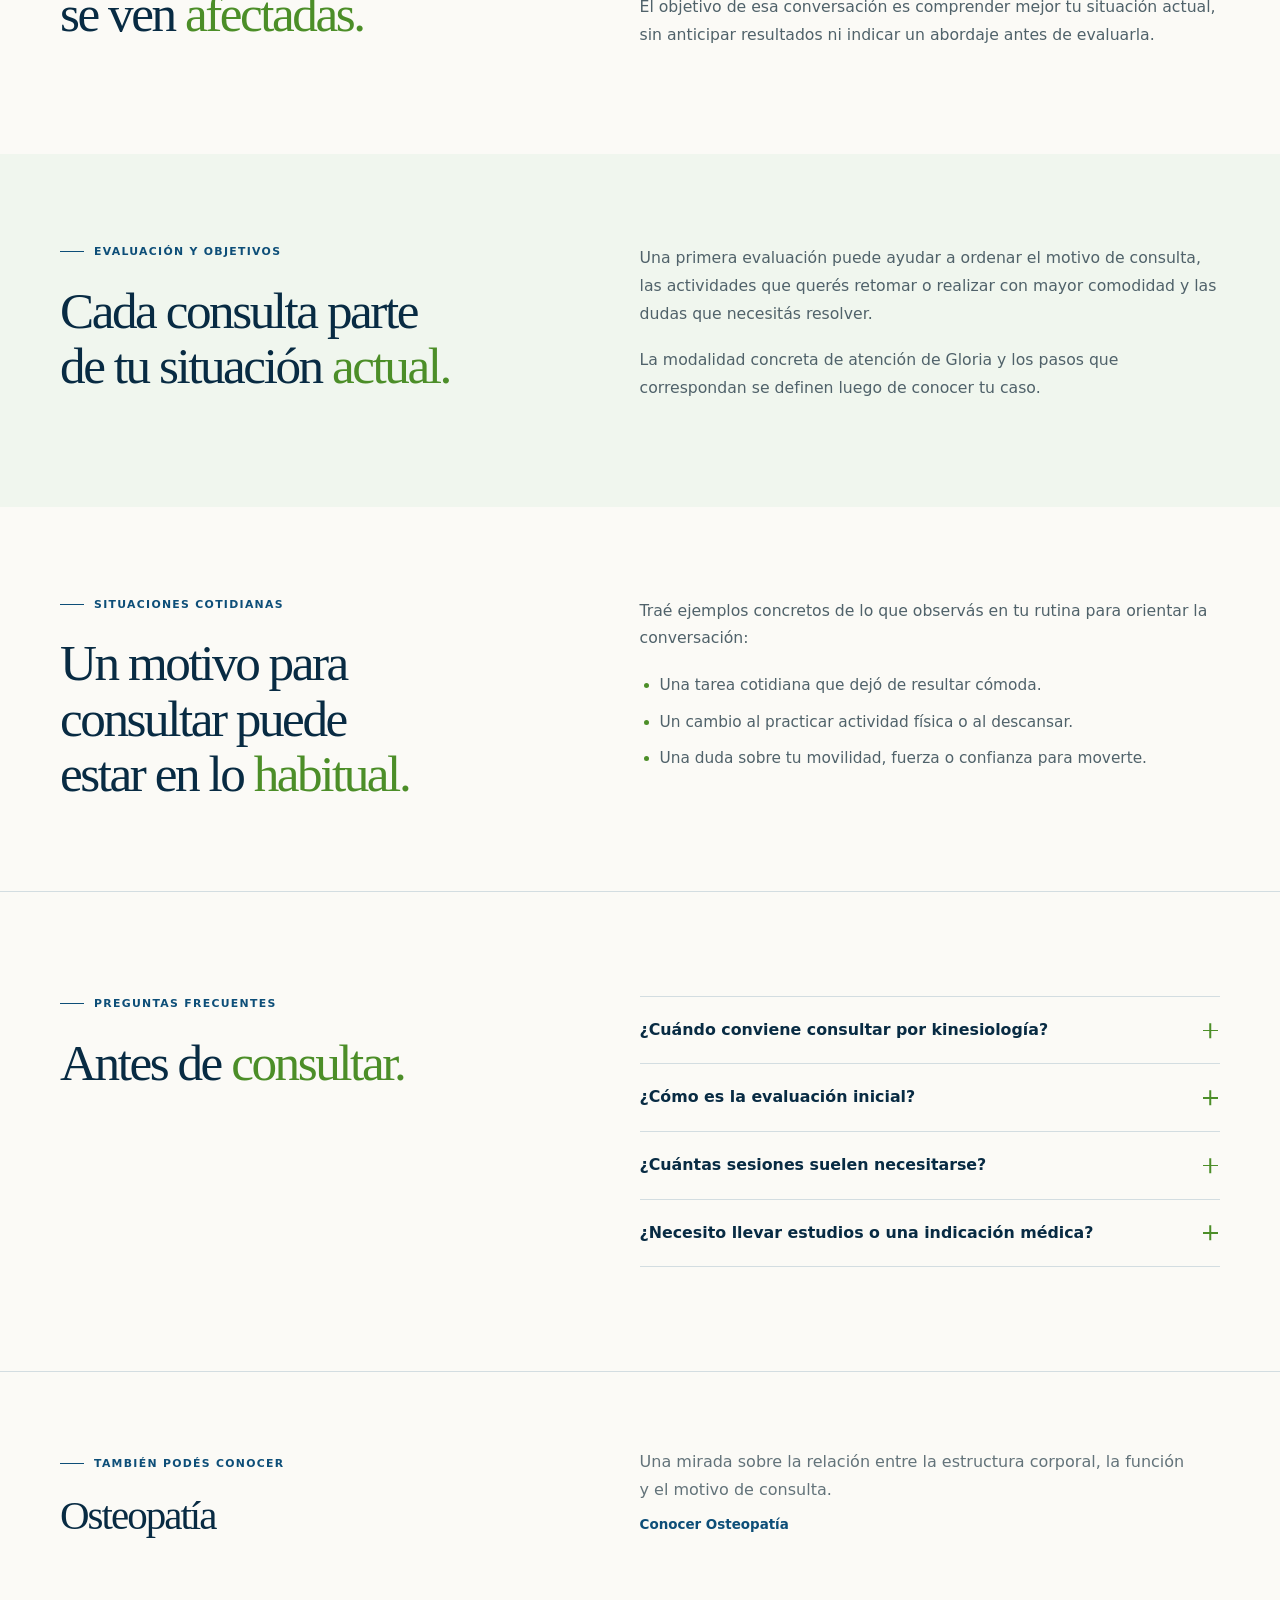
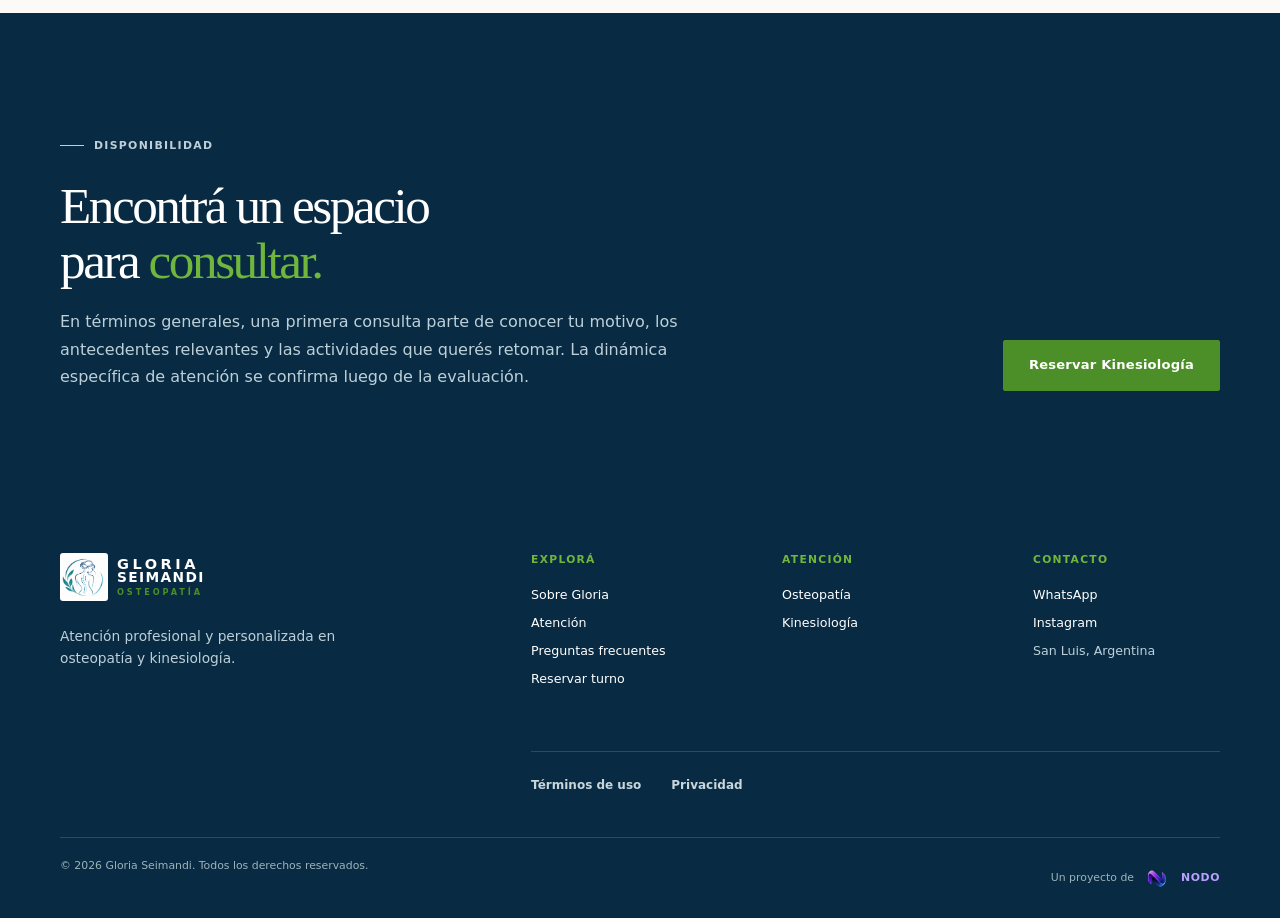
==== commit da2e4e0d: "feat: finalizar sitio Gloria Seimandi y optimizar experiencia mobile" ====
--- a/kinesiologia/index.html
+++ b/kinesiologia/index.html
@@ -61,7 +61,7 @@
               <h1 id="service-title">Kinesiología</h1>
               <p class="detail-tagline">Volver a moverte con confianza.</p>
               <p class="detail-intro">Una atención centrada en el movimiento, la funcionalidad y las actividades que forman parte de tu vida diaria.</p>
-              <a class="button" href="../index.html?service=kinesiologia#reservas">Consultar disponibilidad para Kinesiología</a>
+              <a class="button" href="../index.html?service=kinesiologia#reservas">Reservar Kinesiología</a>
             </div>
           </div>
         </section>
@@ -182,7 +182,7 @@
               <h2 id="availability-title">Encontrá un espacio para <em>consultar.</em></h2>
               <p>En términos generales, una primera consulta parte de conocer tu motivo, los antecedentes relevantes y las actividades que querés retomar. La dinámica específica de atención se confirma luego de la evaluación.</p>
             </div>
-            <a class="button button-green" href="../index.html?service=kinesiologia#reservas">Consultar disponibilidad para Kinesiología</a>
+            <a class="button button-green" href="../index.html?service=kinesiologia#reservas">Reservar Kinesiología</a>
           </div>
         </section>
       </article>
@@ -196,10 +196,10 @@
         </div>
         <nav class="footer-column" aria-label="Explorá"><p class="footer-title">Explorá</p><a href="../index.html#sobre-gloria">Sobre Gloria</a><a href="../index.html#atencion">Atención</a><a href="../index.html#preguntas">Preguntas frecuentes</a><a href="../index.html#reservas">Reservar turno</a></nav>
         <nav class="footer-column" aria-label="Áreas de atención"><p class="footer-title">Atención</p><a href="../osteopatia/">Osteopatía</a><a href="../kinesiologia/">Kinesiología</a></nav>
-        <address class="footer-column footer-contact"><p class="footer-title">Contacto</p><a href="https://wa.me/5492664921564?text=Hola%2C%20quisiera%20realizar%20una%20consulta." target="_blank" rel="noreferrer">WhatsApp</a><a href="https://www.instagram.com/gloria_seimandi_/" target="_blank" rel="noreferrer">Instagram</a><span>San Luis Capital</span></address>
+        <address class="footer-column footer-contact"><p class="footer-title">Contacto</p><a href="https://wa.me/5492664921564?text=Hola%2C%20quisiera%20realizar%20una%20consulta." target="_blank" rel="noreferrer">WhatsApp</a><a href="https://www.instagram.com/gloria_seimandi_/" target="_blank" rel="noreferrer">Instagram</a><span>San Luis, Argentina</span></address>
         <nav class="footer-legal" aria-label="Información legal"><a href="../terminos.html">Términos de uso</a><a href="../privacidad.html">Privacidad</a></nav>
       </div>
-      <div class="page-shell footer-bottom"><span>© <span data-year></span> Gloria Seimandi. Todos los derechos reservados.</span><span>Diseñado por <a href="https://nododigital.com.ar/" target="_blank" rel="noreferrer">NODO</a></span></div>
+      <div class="page-shell footer-bottom"><span>© <span data-year></span> Gloria Seimandi. Todos los derechos reservados.</span><span class="nodo-credit">Un proyecto de <a href="https://nododigital.com.ar/" target="_blank" rel="noreferrer" aria-label="NODO Digital"><img class="nodo-credit-mark" src="../assets/nodo-transparente.png" width="2000" height="2000" alt="" /><span>NODO</span></a></span></div>
     </footer>
 
     <a class="whatsapp-float" href="https://wa.me/5492664921564?text=Hola%20Gloria%2C%20%C2%BFc%C3%B3mo%20est%C3%A1s%3F%20Quer%C3%ADa%20consultarte%20por%20un%20turno." target="_blank" rel="noreferrer" aria-label="Escribir a Gloria por WhatsApp">
--- a/styles.css
+++ b/styles.css
@@ -22,6 +22,7 @@
 
 * { box-sizing: border-box; }
 html { scroll-behavior: smooth; scroll-padding-top: 82px; }
+section[id] { scroll-margin-top: calc(var(--header-height) + 16px); }
 body { margin: 0; background: var(--warm); color: var(--ink); font-family: var(--sans); font-size: 16px; line-height: 1.55; }
 img { display: block; max-width: 100%; }
 a { color: inherit; text-decoration: none; }
@@ -42,12 +43,12 @@
 .brand-copy strong { font-size: 1.03rem; letter-spacing: .24em; font-weight: 800; }
 .brand-copy > span { margin-top: 2px; font-size: .98rem; letter-spacing: .1em; font-weight: 800; }
 .brand-copy small { margin-top: 5px; color: var(--green-700); font-size: .51rem; letter-spacing: .36em; font-weight: 800; }
-.main-nav { display: flex; align-items: center; gap: clamp(15px, 2vw, 28px); color: #40545f; font-size: .79rem; font-weight: 700; }
+.main-nav { display: flex; align-items: center; gap: clamp(15px, 2vw, 28px); color: #40545f; font-size: .79rem; font-weight: 700; line-height: 1.2; }
 .main-nav > a:not(.button) { position: relative; white-space: nowrap; }
 .main-nav > a:not(.button)::after { content: ''; position: absolute; left: 0; bottom: -7px; width: 100%; height: 2px; transform: scaleX(0); transform-origin: right; background: var(--green-500); transition: transform .22s ease; }
 .main-nav > a:not(.button):hover::after, .main-nav > a:not(.button):focus-visible::after { transform: scaleX(1); transform-origin: left; }
 .menu-contact { display: none; }
-.button { display: inline-flex; min-height: 51px; align-items: center; justify-content: center; gap: 18px; padding: 0 25px; border: 1px solid var(--blue-800); border-radius: 2px; color: var(--white); background: var(--blue-800); font-size: .82rem; font-weight: 800; letter-spacing: .015em; transition: transform .2s ease, background .2s ease, box-shadow .2s ease; }
+.button { display: inline-flex; min-height: 51px; align-items: center; justify-content: center; gap: 18px; padding: 0 25px; border: 1px solid var(--blue-800); border-radius: 2px; color: var(--white); background: var(--blue-800); font-size: .82rem; font-weight: 800; letter-spacing: .015em; line-height: 1.2; transition: transform .2s ease, background .2s ease, box-shadow .2s ease; }
 .button:hover { transform: translateY(-2px); background: var(--blue-950); box-shadow: 0 9px 20px rgba(8,43,67,.18); }
 .button span { font-size: 1.17rem; line-height: 0; }
 .button-small { min-height: 40px; padding: 0 15px; font-size: .74rem; }
@@ -66,7 +67,7 @@
 h1 em, h2 em { color: var(--green-700); font-style: normal; font-weight: 400; }
 .hero-intro { max-width: 480px; margin-bottom: 24px; color: #4e626c; font-size: .98rem; line-height: 1.7; }
 .hero-actions { display: flex; align-items: center; gap: 24px; flex-wrap: wrap; }
-.text-link { display: inline-flex; align-items: center; gap: 9px; color: var(--blue-800); font-size: .84rem; font-weight: 800; }
+.text-link { display: inline-flex; align-items: center; gap: 9px; color: var(--blue-800); font-size: .84rem; font-weight: 800; line-height: 1.25; }
 .text-link span { font-size: 1.17rem; transition: transform .2s ease; }
 .text-link:hover span { transform: translateX(4px); }
 .hero-note { display: flex; align-items: center; gap: 8px; margin: 25px 0 0; color: var(--muted); font-size: .73rem; font-weight: 600; }
@@ -78,23 +79,29 @@
 
 .section-space { padding: 104px 0; }
 .about { border-top: 1px solid var(--line); background: var(--warm); }
-.about-layout { width: min(var(--page), 1074px); display: grid; grid-template-columns: minmax(300px, 330px) minmax(0, 650px); justify-content: center; column-gap: clamp(48px, 7vw, 94px); align-items: start; }
+.about-layout { width: min(var(--page), 1058px); display: grid; grid-template-columns: minmax(280px, 320px) minmax(0, 600px); justify-content: center; column-gap: clamp(50px, 8vw, 98px); align-items: start; }
 .section-label { display: flex; align-items: center; height: min-content; color: var(--blue-800); font-size: .68rem; font-weight: 800; letter-spacing: .12em; text-transform: uppercase; white-space: nowrap; }
 .section-label p { margin: 0; }
 .section-label p::before { content: ''; display: inline-block; width: 24px; height: 1px; margin: 0 10px 3px 0; background: currentColor; }
-.about-content { grid-column: 2; max-width: 650px; }
+.about-profile { grid-column: 1; display: grid; gap: 0; }
+.about-content { grid-column: 2; max-width: 600px; }
 .about-heading h2, .services-heading h2, .faq-intro h2, .appointment h2, .contact h2 { margin-bottom: 0; color: var(--blue-950); font-size: clamp(2.4rem, 4.2vw, 4rem); line-height: 1.05; }
-.about-heading h2 { max-width: 650px; margin-top: 21px; }
-.about-portrait { grid-column: 1; width: min(100%, 330px); margin: 0; }
+.about-heading h2 { max-width: 580px; margin-top: 0; }
+.about-portrait { width: min(100%, 320px); margin: 0; }
 .about-portrait img { width: 100%; height: auto; aspect-ratio: 4 / 5; object-fit: cover; object-position: center; border: 1px solid rgba(13,78,120,.14); }
-.about-details { margin-top: 25px; }
+.about-details { margin-top: 28px; }
 .about-details .lead { max-width: 530px; margin-bottom: 25px; color: var(--blue-800); font-family: var(--display); font-size: clamp(1.3rem, 2vw, 1.6rem); line-height: 1.33; }
 .about-copy { max-width: 590px; }
 .about-copy p { color: #50626a; font-size: .94rem; line-height: 1.75; }
 .about-copy p + p { margin-top: 13px; }
-.credentials { display: flex; flex-wrap: wrap; gap: 7px 17px; margin: 28px 0 24px; padding: 0; list-style: none; }
-.credentials li { color: var(--green-700); font-size: .8rem; font-weight: 750; }
-.trajectory-note { max-width: 440px; margin: 22px 0 0; padding-top: 18px; border-top: 1px solid var(--line); color: var(--blue-800); font-size: .88rem; font-weight: 750; line-height: 1.65; }
+.credentials { display: grid; max-width: 540px; margin: 30px 0 25px; padding: 0; border-top: 1px solid var(--line); list-style: none; }
+.credentials li { padding: 10px 0; border-bottom: 1px solid var(--line); color: var(--blue-800); font-size: .84rem; font-weight: 750; line-height: 1.35; }
+.about-trajectory { display: grid; gap: 2px; width: min(100%, 320px); margin: 0; padding: 12px 15px 11px; border: 0; color: var(--white); background: var(--blue-800); box-shadow: inset 0 2px 0 var(--green-500); }
+.trajectory-value { margin: 0; color: var(--white); font-family: var(--display); font-size: clamp(2.35rem, 3.4vw, 2.8rem); font-weight: 400; letter-spacing: -.055em; line-height: .9; }
+.trajectory-value span { color: var(--green-500); font-size: .52em; letter-spacing: -.015em; }
+.trajectory-description { margin: 0; color: #d5edf4; font-size: .68rem; font-weight: 800; letter-spacing: .025em; line-height: 1.3; }
+.about-availability { margin-top: 24px; }
+.about-availability .button { min-height: 46px; }
 
 .services { color: var(--white); background: var(--blue-950); }
 .section-label-light { color: #d5edf4; }
@@ -105,12 +112,12 @@
 .services-heading > p { max-width: 290px; margin: 0 0 4px; color: #bdd0d9; font-size: .92rem; line-height: 1.7; }
 .service-list { margin-top: 60px; border-top: 1px solid rgba(255,255,255,.22); }
 .service-item { display: grid; grid-template-columns: minmax(0, 1fr) auto; gap: clamp(28px, 5vw, 72px); align-items: center; min-height: 0; padding: 34px 0; border-bottom: 1px solid rgba(255,255,255,.22); transition: background-color .2s ease; }
-.service-item h3 { margin: 0 0 7px; color: var(--white); font-family: var(--display); font-size: 2rem; font-weight: 400; letter-spacing: -.025em; transition: color .2s ease; }
+.service-item h3 { margin: 0 0 7px; color: var(--white); font-family: var(--display); font-size: 2rem; font-weight: 400; letter-spacing: -.025em; line-height: 1.1; text-wrap: balance; transition: color .2s ease; }
 .service-item p { max-width: 540px; margin: 0; color: #c7d8df; font-size: .9rem; }
-.service-actions { display: flex; align-items: center; justify-content: flex-end; gap: 22px; flex-wrap: wrap; }
+.service-actions { display: flex; align-items: center; justify-content: flex-end; gap: 18px; flex-wrap: wrap; }
 .service-link { color: #d5edf4; font-size: .8rem; font-weight: 800; text-decoration: underline; text-decoration-color: rgba(213,237,244,.55); text-underline-offset: 5px; }
 .service-link:hover { color: var(--green-500); text-decoration-color: currentColor; }
-.button-service { min-height: 44px; padding: 0 17px; border-color: var(--green-700); background: var(--green-700); font-size: .72rem; white-space: nowrap; }
+.button-service { min-height: 44px; padding: 0 17px; border-color: var(--green-700); color: var(--white); background: var(--green-700); font-size: .76rem; }
 .button-service:hover { background: #39731d; }
 @media (hover: hover) and (pointer: fine) {
   .service-item:hover { background: rgba(112, 182, 60, .1); }
@@ -212,11 +219,6 @@
 .contact-details span { display: block; margin-bottom: 3px; color: #c7e0e9; font-size: .66rem; font-style: normal; font-weight: 800; letter-spacing: .13em; text-transform: uppercase; }
 .contact-details strong { font-family: var(--display); font-size: 1.3rem; font-weight: 400; letter-spacing: -.015em; }
 .contact-details a:hover strong { color: var(--green-500); }
-.contact-phone-value { display: inline-flex; align-items: center; gap: 9px; }
-.contact-phone-value svg { width: 17px; height: 17px; fill: var(--green-500); }
-.contact-phone { opacity: .82; }
-.contact-phone strong { font-family: var(--sans); font-size: 1rem; letter-spacing: 0; }
-
 .site-footer { color: #c8d7dc; background: var(--blue-950); }
 .footer-grid { display: grid; grid-template-columns: minmax(245px, 1.35fr) repeat(3, minmax(120px, .62fr)); gap: clamp(28px, 5vw, 72px); padding: 58px 0 42px; }
 .footer-intro > p { max-width: 285px; margin: 18px 0 0; color: #bdd0d9; font-size: .86rem; line-height: 1.65; }
@@ -224,23 +226,24 @@
 .footer-brand .brand-copy strong { font-size: .91rem; }
 .footer-brand .brand-copy > span { font-size: .86rem; }
 .footer-brand .brand-copy { color: var(--white); }
-.footer-column { display: grid; align-content: start; gap: 11px; font-size: .79rem; font-style: normal; }
+.footer-column { display: grid; align-content: start; gap: 11px; font-size: .79rem; font-style: normal; line-height: 1.35; }
 .footer-title { margin: 0 0 8px; color: var(--green-500); font-size: .67rem; font-weight: 800; letter-spacing: .12em; text-transform: uppercase; }
 .footer-column a { width: fit-content; color: var(--white); }
 .footer-column a:hover { color: var(--green-500); }
 .footer-column span { color: #bdd0d9; }
 .footer-legal { grid-column: 2 / -1; display: flex; gap: 30px; padding-top: 24px; border-top: 1px solid rgba(255,255,255,.15); font-size: .75rem; font-weight: 700; }
 .footer-legal a:hover { color: var(--green-500); }
-.footer-bottom { display: flex; justify-content: space-between; gap: 20px; padding: 21px 0; border-top: 1px solid rgba(255,255,255,.15); color: #9db3bc; font-size: .68rem; }
-.footer-bottom a { color: var(--nodo-violet); font-weight: 800; letter-spacing: .06em; }
-.footer-bottom a:hover { color: var(--nodo-violet-hover); }
-.whatsapp-float { position: fixed; z-index: 16; right: max(14px, calc((100vw - var(--page)) / 2 - 68px)); bottom: max(14px, env(safe-area-inset-bottom)); display: inline-flex; width: 50px; height: 50px; align-items: center; justify-content: center; border: 1px solid rgba(255,255,255,.8); border-radius: 50%; color: var(--white); background: #2a9b4a; box-shadow: 0 8px 24px rgba(7,45,32,.25); transition: transform .2s ease, background .2s ease, opacity .2s ease, visibility 0s linear; }
+.footer-bottom { display: flex; justify-content: space-between; gap: 20px; padding: 21px 0; border-top: 1px solid rgba(255,255,255,.15); color: #9db3bc; font-size: .68rem; line-height: 1.35; }
+.nodo-credit, .nodo-credit a { display: inline-flex; align-items: center; }
+.nodo-credit { gap: 5px; }
+.nodo-credit a { gap: 4px; color: var(--nodo-violet); font-weight: 800; letter-spacing: .055em; }
+.nodo-credit a:hover { color: var(--nodo-violet-hover); }
+.nodo-credit-mark { width: 38px; height: 38px; object-fit: contain; }
+.whatsapp-float { position: fixed; z-index: 16; right: max(28px, env(safe-area-inset-right)); bottom: max(30px, env(safe-area-inset-bottom)); display: inline-flex; width: 50px; height: 50px; align-items: center; justify-content: center; border: 1px solid rgba(255,255,255,.8); border-radius: 50%; color: var(--white); background: #2a9b4a; box-shadow: 0 8px 24px rgba(7,45,32,.25); transition: transform .2s ease, background .2s ease; }
 .whatsapp-float:hover { background: #167b33; transform: translateY(-3px); }
 .whatsapp-float svg { width: 24px; height: 24px; fill: currentColor; }
 .whatsapp-float span { display: none; }
-.whatsapp-float[data-float-position="top-right"] { top: calc(var(--header-height) + 14px + env(safe-area-inset-top)); right: max(14px, env(safe-area-inset-right)); bottom: auto; }
-.whatsapp-float[data-float-position="bottom-left"] { right: auto; left: max(14px, env(safe-area-inset-left)); }
-.whatsapp-float[data-float-position="top-left"] { top: calc(var(--header-height) + 14px + env(safe-area-inset-top)); right: auto; bottom: auto; left: max(14px, env(safe-area-inset-left)); }
+.whatsapp-float.is-contextually-hidden, .menu-is-open .whatsapp-float { visibility: hidden; pointer-events: none; }
 
 :focus-visible { outline: 3px solid #80c948; outline-offset: 4px; }
 
@@ -254,10 +257,11 @@
   .main-nav > a:not(.button) { min-height: 54px; display: flex; align-items: center; padding: 14px 0; border-bottom: 1px solid var(--line); }
   .main-nav > a:not(.button)::after { display: none; }
   .nav-cta { width: 100%; margin-top: 20px; }
-  .menu-contact { display: grid; gap: 10px; margin-top: 25px; padding-top: 20px; border-top: 1px solid var(--line); }
+  .menu-contact { display: grid; gap: 9px; margin-top: 24px; padding-top: 19px; border-top: 1px solid var(--line); }
   .menu-contact > p { margin: 0; color: var(--muted); font-size: .68rem; font-weight: 800; letter-spacing: .1em; text-transform: uppercase; }
-  .menu-contact > div { display: flex; gap: 10px; flex-wrap: wrap; }
-  .menu-contact a { display: inline-flex; min-height: 42px; align-items: center; gap: 8px; padding: 0 13px; border: 1px solid rgba(13,78,120,.2); border-radius: 999px; color: var(--blue-800); font-size: .82rem; font-weight: 750; }
+  .menu-contact > div { display: flex; gap: 8px; flex-wrap: wrap; }
+  .menu-contact a { display: inline-flex; min-height: 44px; align-items: center; gap: 8px; padding: 0 13px; border: 1px solid rgba(13,78,120,.2); border-radius: 999px; color: var(--blue-800); font-size: .82rem; font-weight: 750; transition: border-color .2s ease, color .2s ease, background .2s ease; }
+  .menu-contact a:hover, .menu-contact a:focus-visible { border-color: var(--green-700); color: var(--green-700); background: var(--green-100); }
   .menu-contact svg { width: 17px; height: 17px; fill: currentColor; }
   .menu-toggle > span:nth-child(2) { transform: translate(-50%, -8px); }
   .menu-toggle > span:nth-child(3) { transform: translate(-50%, -50%); }
@@ -298,14 +302,15 @@
   .section-label { font-size: .63rem; }
   .about-heading h2, .services-heading h2, .faq-intro h2, .appointment h2, .contact h2 { font-size: clamp(2rem, 9.5vw, 2.7rem); }
   .about-layout { display: flex; flex-direction: column; gap: 25px; }
-  .about-content { display: contents; }
+  .about-profile, .about-content { display: contents; }
   .about-heading { order: 1; }
   .about-portrait { order: 2; align-self: center; width: min(100%, 300px); }
-  .about-details { order: 3; margin-top: 0; }
-  .about-heading h2 { margin-top: 16px; }
+  .about-trajectory { order: 3; align-self: center; width: min(100%, 300px); padding: 11px 14px 10px; }
+  .about-details { order: 4; margin-top: 0; }
+  .about-heading h2 { margin-top: 0; }
   .about-details .lead { margin-bottom: 21px; font-size: 1.32rem; }
   .about-copy p { font-size: .9rem; line-height: 1.7; }
-  .credentials { margin: 25px 0 19px; }
+  .credentials { margin: 25px 0 21px; }
   .services-heading, .faq-layout, .contact-layout { grid-template-columns: 1fr; gap: 27px; }
   .services-heading > p { margin-top: -8px; }
   .service-list { margin-top: 43px; }
@@ -313,7 +318,7 @@
   .service-item h3 { font-size: 1.65rem; }
   .service-item p { font-size: .83rem; line-height: 1.6; }
   .service-actions { width: 100%; align-items: stretch; justify-content: flex-start; gap: 15px; flex-direction: column; }
-  .button-service { width: 100%; min-height: 47px; }
+  .service-actions { gap: 13px; }
   .appointment-layout { grid-template-columns: 1fr; gap: 29px; max-width: none; }
   .booking-form { max-width: none; padding: 22px 0 0; border-top: 1px solid rgba(13,78,120,.24); border-left: 0; }
   .booking-options { grid-template-columns: 1fr; }
@@ -338,13 +343,24 @@
   .footer-column { gap: 10px; }
   .footer-contact { grid-column: 1 / -1; }
   .footer-legal { grid-column: 1 / -1; gap: 22px; padding-top: 20px; }
-  .footer-bottom { flex-direction: column; gap: 5px; padding: 17px 0 86px; }
-  .whatsapp-float { width: 48px; height: 48px; }
+  .footer-bottom { flex-direction: column; gap: 6px; padding: 17px 0 32px; }
+  .nodo-credit-mark { width: 36px; height: 36px; }
+  .whatsapp-float { right: max(16px, calc(env(safe-area-inset-right) + 16px)); bottom: max(16px, calc(env(safe-area-inset-bottom) + 16px)); width: 44px; height: 44px; }
+  .whatsapp-float svg { width: 22px; height: 22px; }
+}
+
+@media (min-width: 681px) and (max-width: 1100px) {
+  .footer-bottom { padding-right: 84px; }
+}
+
+@keyframes trajectory-enter {
+  from { opacity: 0; transform: translateY(9px); }
+  to { opacity: 1; transform: translateY(0); }
 }
 
 @media (prefers-reduced-motion: no-preference) {
-  .has-reveal .reveal { opacity: 0; transform: translateY(14px); }
-  .has-reveal .reveal.is-revealed { opacity: 1; transform: translateY(0); transition: opacity .45s ease, transform .45s ease; }
+  .has-trajectory-motion .about-trajectory { opacity: 0; transform: translateY(9px); }
+  .has-trajectory-motion .about-trajectory.is-revealed { animation: trajectory-enter .42s cubic-bezier(.2, .7, .2, 1) forwards; }
 }
 
 @media (prefers-reduced-motion: reduce) {
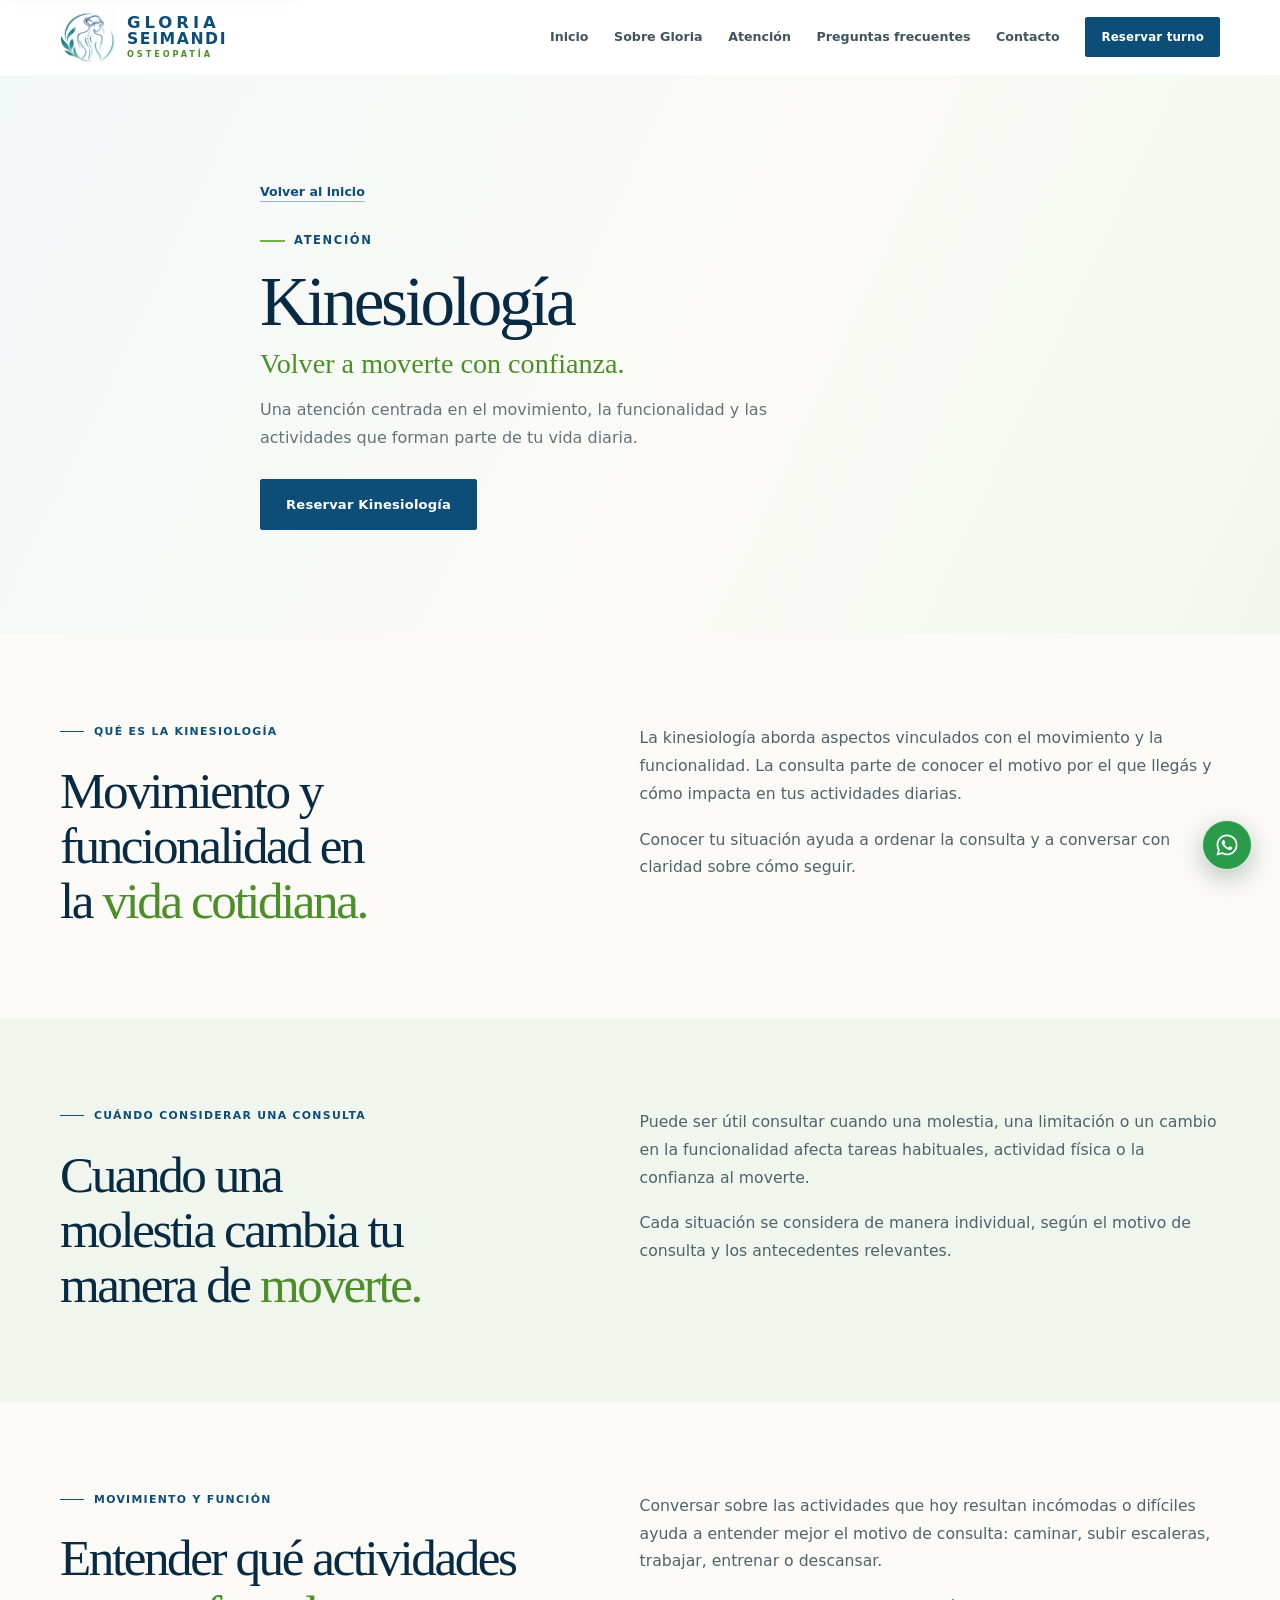
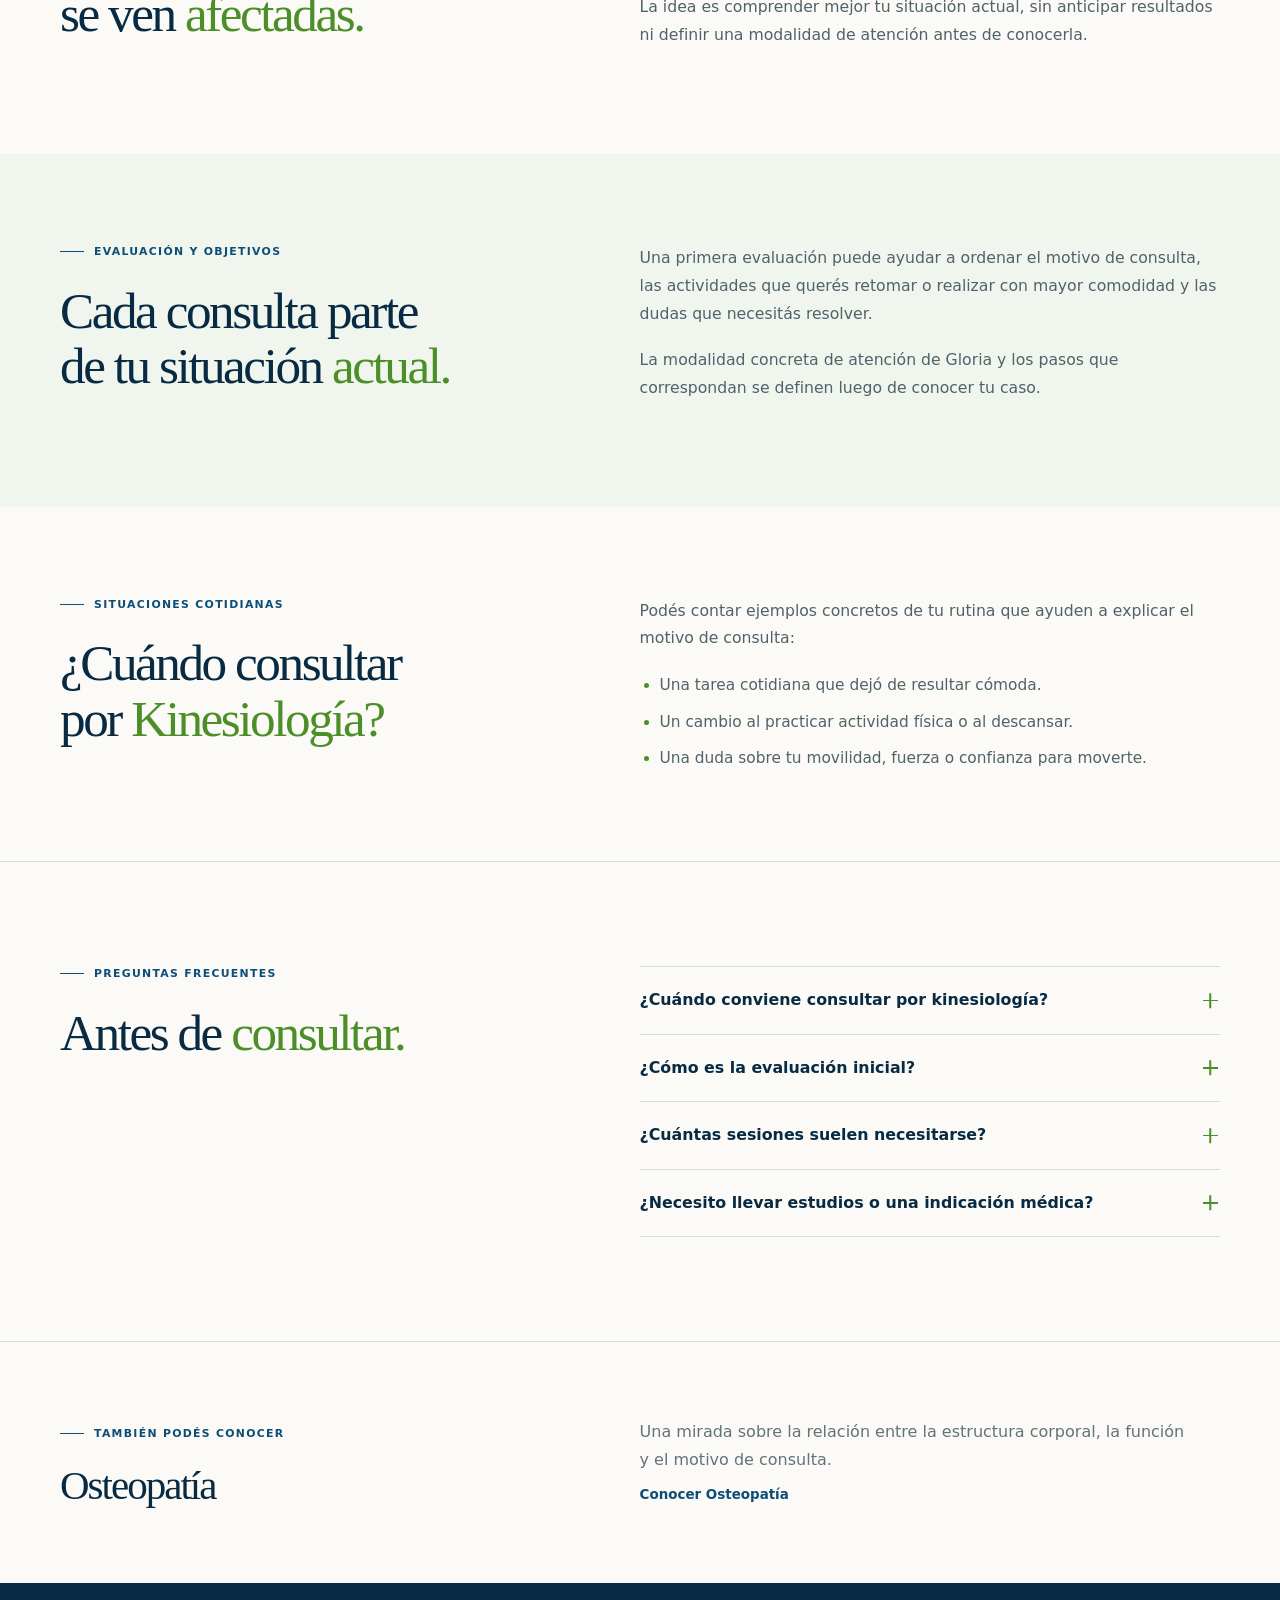
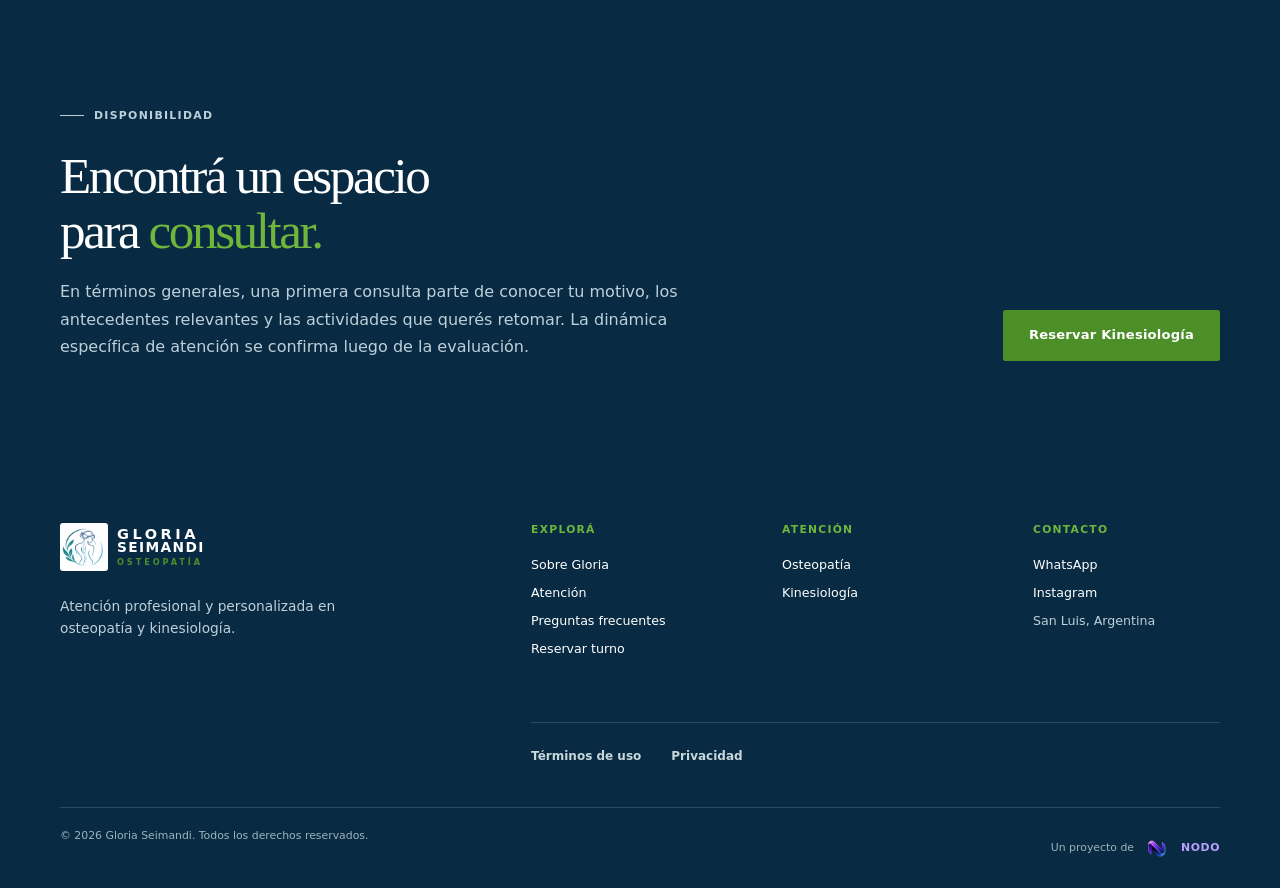
==== commit 4bb0cce2: "feat: optimizar SEO y mejorar textos de Gloria Seimandi" ====
--- a/kinesiologia/index.html
+++ b/kinesiologia/index.html
@@ -4,17 +4,40 @@
     <meta charset="UTF-8" />
     <meta name="viewport" content="width=device-width, initial-scale=1.0" />
     <meta name="theme-color" content="#0d4e78" />
-    <meta name="description" content="Conocé la propuesta de kinesiología de Gloria Seimandi en San Luis y consultá disponibilidad para tu turno." />
+    <meta name="description" content="Atención de Kinesiología en San Luis, Argentina, centrada en el movimiento y la funcionalidad. Consultá por WhatsApp." />
     <meta name="robots" content="noindex" />
-    <title>Kinesiología | Gloria Seimandi</title>
-    <link rel="icon" type="image/png" href="../assets/logo-osteopatia.png" />
+    <meta property="og:locale" content="es_AR" />
+    <meta property="og:site_name" content="Gloria Seimandi" />
+    <meta property="og:title" content="Kinesiología en San Luis | Gloria Seimandi" />
+    <meta property="og:description" content="Atención de Kinesiología en San Luis, Argentina, centrada en el movimiento y la funcionalidad. Consultá por WhatsApp." />
+    <meta property="og:type" content="website" />
+    <meta property="og:image" content="../assets/osteopatia-ejemplo-1280.jpg" />
+    <meta property="og:image:type" content="image/jpeg" />
+    <meta property="og:image:width" content="1280" />
+    <meta property="og:image:height" content="714" />
+    <meta property="og:image:alt" content="Sesión de terapia manual en un entorno clínico luminoso" />
+    <meta name="twitter:card" content="summary_large_image" />
+    <meta name="twitter:title" content="Kinesiología en San Luis | Gloria Seimandi" />
+    <meta name="twitter:description" content="Atención de Kinesiología en San Luis, Argentina, centrada en el movimiento y la funcionalidad. Consultá por WhatsApp." />
+    <meta name="twitter:image" content="../assets/osteopatia-ejemplo-1280.jpg" />
+    <title>Kinesiología en San Luis | Gloria Seimandi</title>
+    <link rel="icon" type="image/png" href="../assets/logo-osteopatia-96.png" />
     <link rel="stylesheet" href="../styles.css" />
     <script type="application/ld+json">
       {
         "@context": "https://schema.org",
         "@type": "WebPage",
-        "name": "Kinesiología | Gloria Seimandi",
-        "description": "Información sobre kinesiología y consulta de disponibilidad en San Luis."
+        "name": "Kinesiología en San Luis | Gloria Seimandi",
+        "description": "Atención de Kinesiología en San Luis, Argentina, centrada en el movimiento y la funcionalidad. Consultá por WhatsApp.",
+        "inLanguage": "es-AR",
+        "about": {
+          "@type": "Thing",
+          "name": "Kinesiología"
+        },
+        "isPartOf": {
+          "@type": "WebSite",
+          "name": "Gloria Seimandi"
+        }
       }
     </script>
   </head>
@@ -24,7 +47,7 @@
     <header class="site-header" data-header>
       <div class="page-shell header-content">
         <a class="brand" href="../index.html#inicio" aria-label="Gloria Seimandi, inicio">
-          <span class="brand-mark"><img src="../assets/logo-osteopatia.png" width="840" height="760" alt="Ilustración de osteopatía de Gloria Seimandi" /></span>
+          <span class="brand-mark"><img src="../assets/logo-osteopatia-180.png" srcset="../assets/logo-osteopatia-120.png 120w, ../assets/logo-osteopatia-180.png 180w" sizes="58px" width="180" height="180" alt="Ilustración de osteopatía de Gloria Seimandi" /></span>
           <span class="brand-copy"><strong>Gloria</strong><span>Seimandi</span><small>Osteopatía</small></span>
         </a>
 
@@ -56,7 +79,7 @@
         <section class="detail-hero section-space" aria-labelledby="service-title">
           <div class="page-shell detail-hero-layout">
             <div>
-              <a class="back-link" href="../index.html#atencion">Volver a Atención</a>
+              <a class="back-link" href="../#inicio">Volver al inicio</a>
               <p class="eyebrow"><span></span> Atención</p>
               <h1 id="service-title">Kinesiología</h1>
               <p class="detail-tagline">Volver a moverte con confianza.</p>
@@ -74,7 +97,7 @@
             </div>
             <div class="detail-copy">
               <p>La kinesiología aborda aspectos vinculados con el movimiento y la funcionalidad. La consulta parte de conocer el motivo por el que llegás y cómo impacta en tus actividades diarias.</p>
-              <p>La información relevante sobre tu situación permite orientar la evaluación y conversar sobre los próximos pasos con claridad.</p>
+              <p>Conocer tu situación ayuda a ordenar la consulta y a conversar con claridad sobre cómo seguir.</p>
             </div>
           </div>
         </section>
@@ -87,7 +110,7 @@
             </div>
             <div class="detail-copy">
               <p>Puede ser útil consultar cuando una molestia, una limitación o un cambio en la funcionalidad afecta tareas habituales, actividad física o la confianza al moverte.</p>
-              <p>La pertinencia de una consulta se valora de manera individual, según el motivo y los antecedentes que puedan ser relevantes.</p>
+              <p>Cada situación se considera de manera individual, según el motivo de consulta y los antecedentes relevantes.</p>
             </div>
           </div>
         </section>
@@ -99,8 +122,8 @@
               <h2 id="movement-title">Entender qué actividades se ven <em>afectadas.</em></h2>
             </div>
             <div class="detail-copy">
-              <p>Mirar el movimiento en contexto permite conversar sobre las acciones que hoy resultan incómodas o difíciles: caminar, subir escaleras, trabajar, entrenar o descansar.</p>
-              <p>El objetivo de esa conversación es comprender mejor tu situación actual, sin anticipar resultados ni indicar un abordaje antes de evaluarla.</p>
+              <p>Conversar sobre las actividades que hoy resultan incómodas o difíciles ayuda a entender mejor el motivo de consulta: caminar, subir escaleras, trabajar, entrenar o descansar.</p>
+              <p>La idea es comprender mejor tu situación actual, sin anticipar resultados ni definir una modalidad de atención antes de conocerla.</p>
             </div>
           </div>
         </section>
@@ -122,10 +145,10 @@
           <div class="page-shell detail-layout">
             <div class="detail-heading">
               <div class="section-label"><p>Situaciones cotidianas</p></div>
-              <h2 id="daily-title">Un motivo para consultar puede estar en lo <em>habitual.</em></h2>
-            </div>
-            <div class="detail-copy">
-              <p>Traé ejemplos concretos de lo que observás en tu rutina para orientar la conversación:</p>
+              <h2 id="daily-title">¿Cuándo consultar por <em>Kinesiología?</em></h2>
+            </div>
+            <div class="detail-copy">
+              <p>Podés contar ejemplos concretos de tu rutina que ayuden a explicar el motivo de consulta:</p>
               <ul class="detail-situations">
                 <li>Una tarea cotidiana que dejó de resultar cómoda.</li>
                 <li>Un cambio al practicar actividad física o al descansar.</li>
@@ -191,7 +214,7 @@
     <footer class="site-footer">
       <div class="page-shell footer-grid">
         <div class="footer-intro">
-          <a class="brand footer-brand" href="../index.html#inicio" aria-label="Volver al inicio de Gloria Seimandi"><span class="brand-mark"><img src="../assets/logo-osteopatia.png" width="840" height="760" alt="Ilustración de osteopatía de Gloria Seimandi" /></span><span class="brand-copy"><strong>Gloria</strong><span>Seimandi</span><small>Osteopatía</small></span></a>
+          <a class="brand footer-brand" href="../index.html#inicio" aria-label="Volver al inicio de Gloria Seimandi"><span class="brand-mark"><img src="../assets/logo-osteopatia-180.png" srcset="../assets/logo-osteopatia-120.png 120w, ../assets/logo-osteopatia-180.png 180w" sizes="58px" width="180" height="180" alt="Ilustración de osteopatía de Gloria Seimandi" /></span><span class="brand-copy"><strong>Gloria</strong><span>Seimandi</span><small>Osteopatía</small></span></a>
           <p>Atención profesional y personalizada en osteopatía y kinesiología.</p>
         </div>
         <nav class="footer-column" aria-label="Explorá"><p class="footer-title">Explorá</p><a href="../index.html#sobre-gloria">Sobre Gloria</a><a href="../index.html#atencion">Atención</a><a href="../index.html#preguntas">Preguntas frecuentes</a><a href="../index.html#reservas">Reservar turno</a></nav>
@@ -199,7 +222,7 @@
         <address class="footer-column footer-contact"><p class="footer-title">Contacto</p><a href="https://wa.me/5492664921564?text=Hola%2C%20quisiera%20realizar%20una%20consulta." target="_blank" rel="noreferrer">WhatsApp</a><a href="https://www.instagram.com/gloria_seimandi_/" target="_blank" rel="noreferrer">Instagram</a><span>San Luis, Argentina</span></address>
         <nav class="footer-legal" aria-label="Información legal"><a href="../terminos.html">Términos de uso</a><a href="../privacidad.html">Privacidad</a></nav>
       </div>
-      <div class="page-shell footer-bottom"><span>© <span data-year></span> Gloria Seimandi. Todos los derechos reservados.</span><span class="nodo-credit">Un proyecto de <a href="https://nododigital.com.ar/" target="_blank" rel="noreferrer" aria-label="NODO Digital"><img class="nodo-credit-mark" src="../assets/nodo-transparente.png" width="2000" height="2000" alt="" /><span>NODO</span></a></span></div>
+      <div class="page-shell footer-bottom"><span>© <span data-year></span> Gloria Seimandi. Todos los derechos reservados.</span><span class="nodo-credit">Un proyecto de <a href="https://nododigital.com.ar/" target="_blank" rel="noreferrer" aria-label="NODO Digital"><img class="nodo-credit-mark" src="../assets/nodo-transparente-96.png" srcset="../assets/nodo-transparente-64.png 64w, ../assets/nodo-transparente-96.png 96w" sizes="38px" width="96" height="96" alt="" /><span>NODO</span></a></span></div>
     </footer>
 
     <a class="whatsapp-float" href="https://wa.me/5492664921564?text=Hola%20Gloria%2C%20%C2%BFc%C3%B3mo%20est%C3%A1s%3F%20Quer%C3%ADa%20consultarte%20por%20un%20turno." target="_blank" rel="noreferrer" aria-label="Escribir a Gloria por WhatsApp">
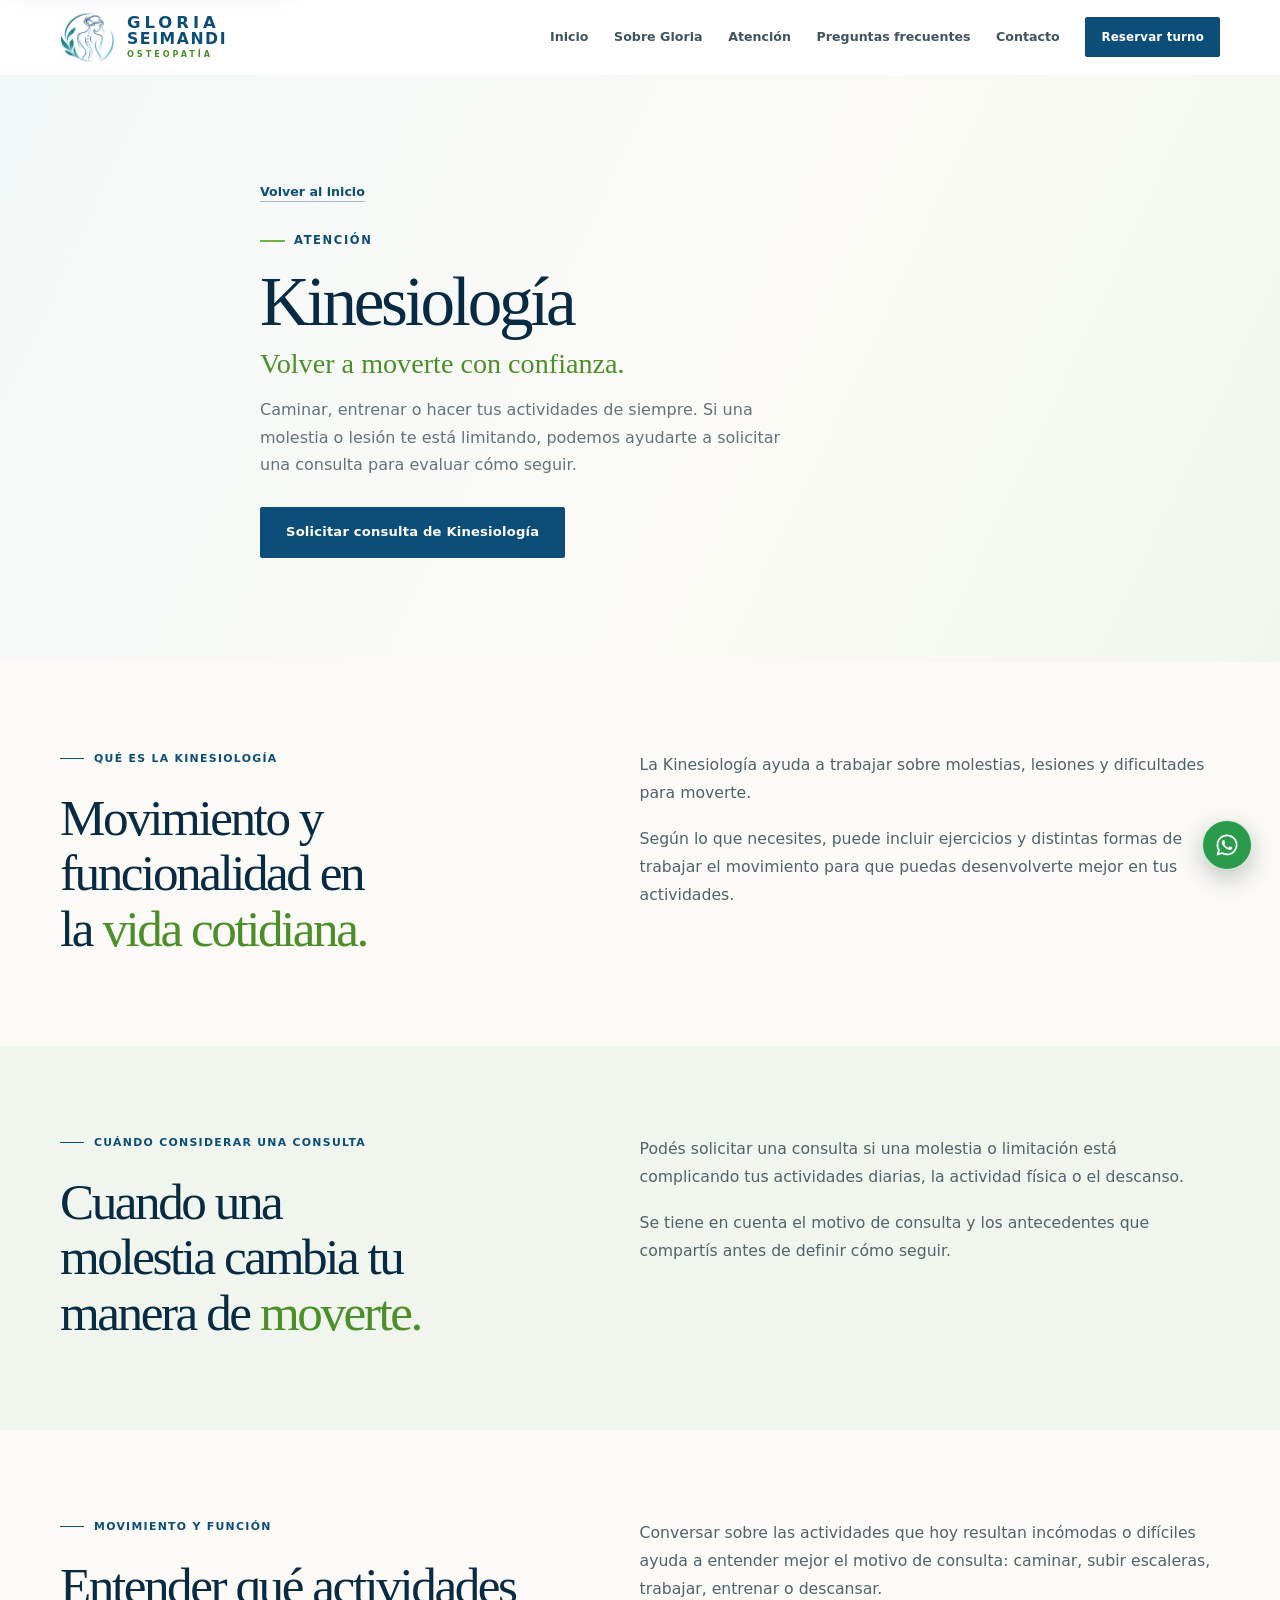
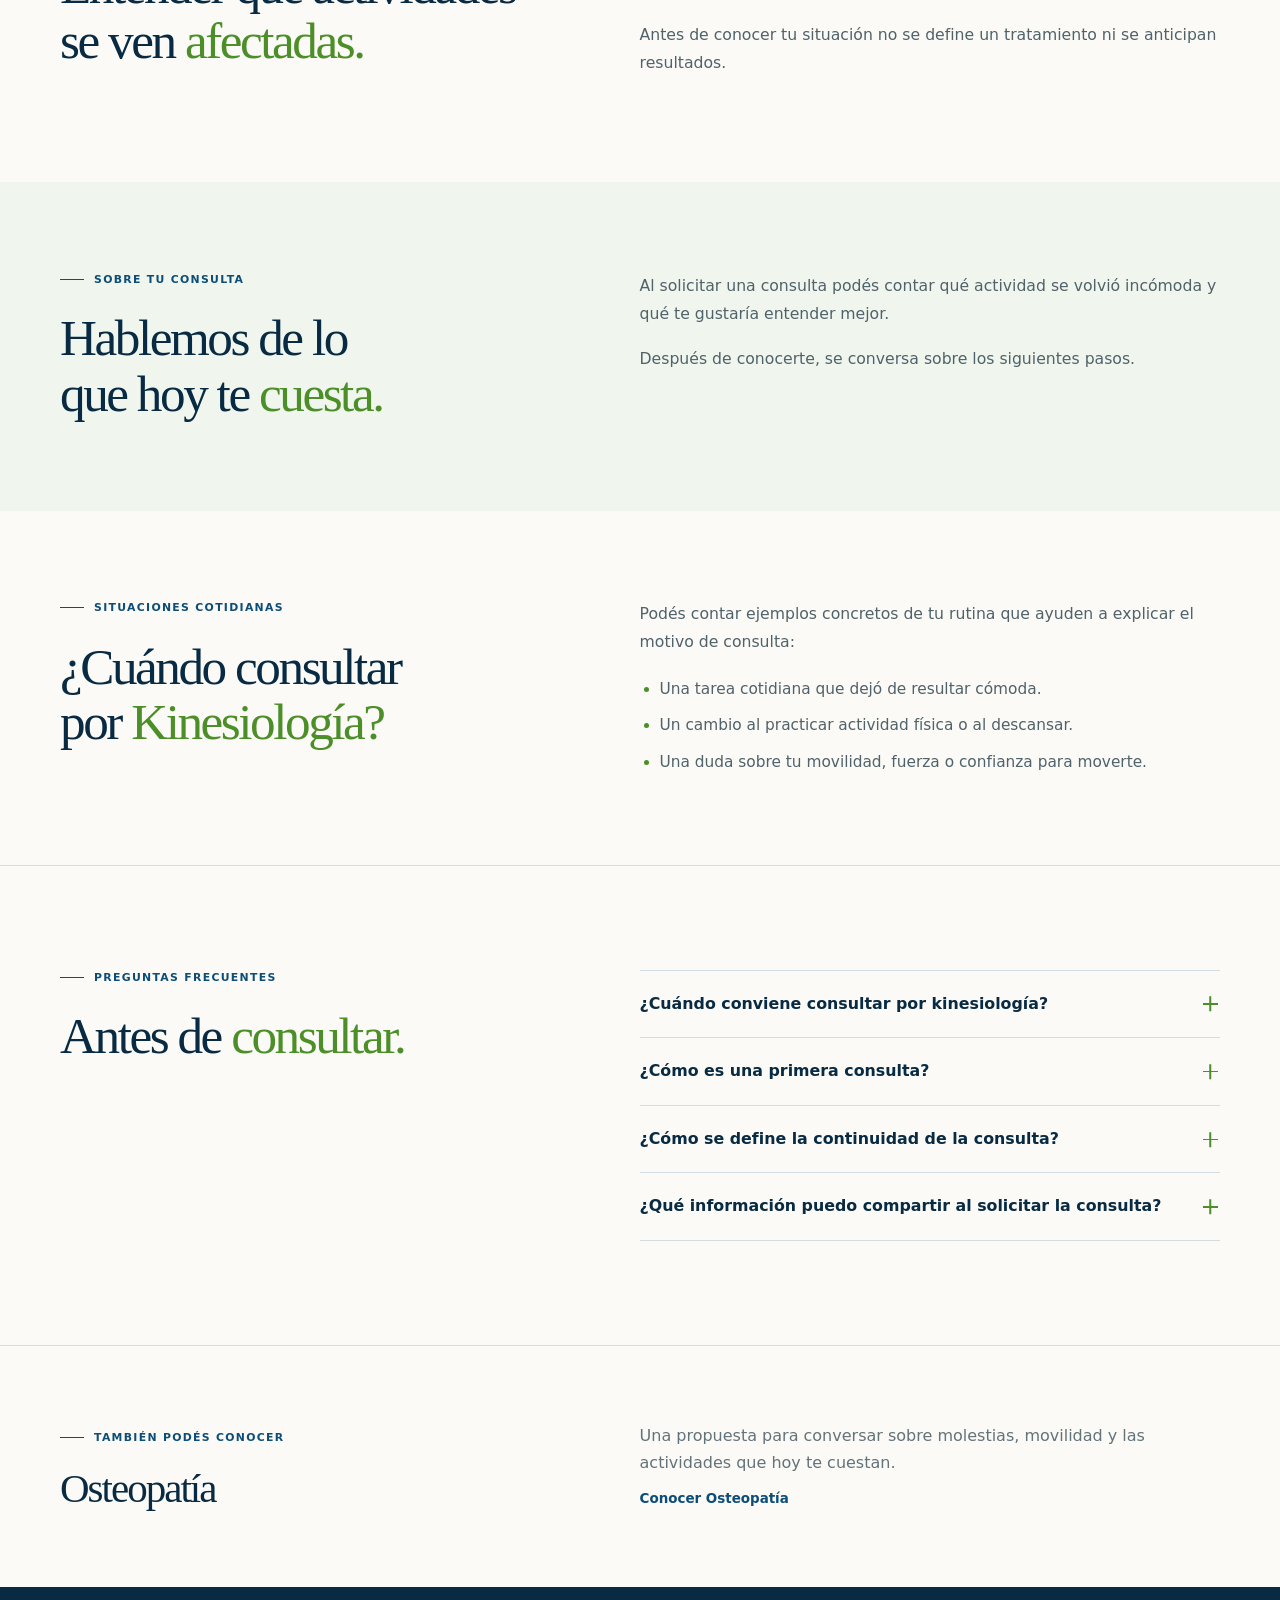
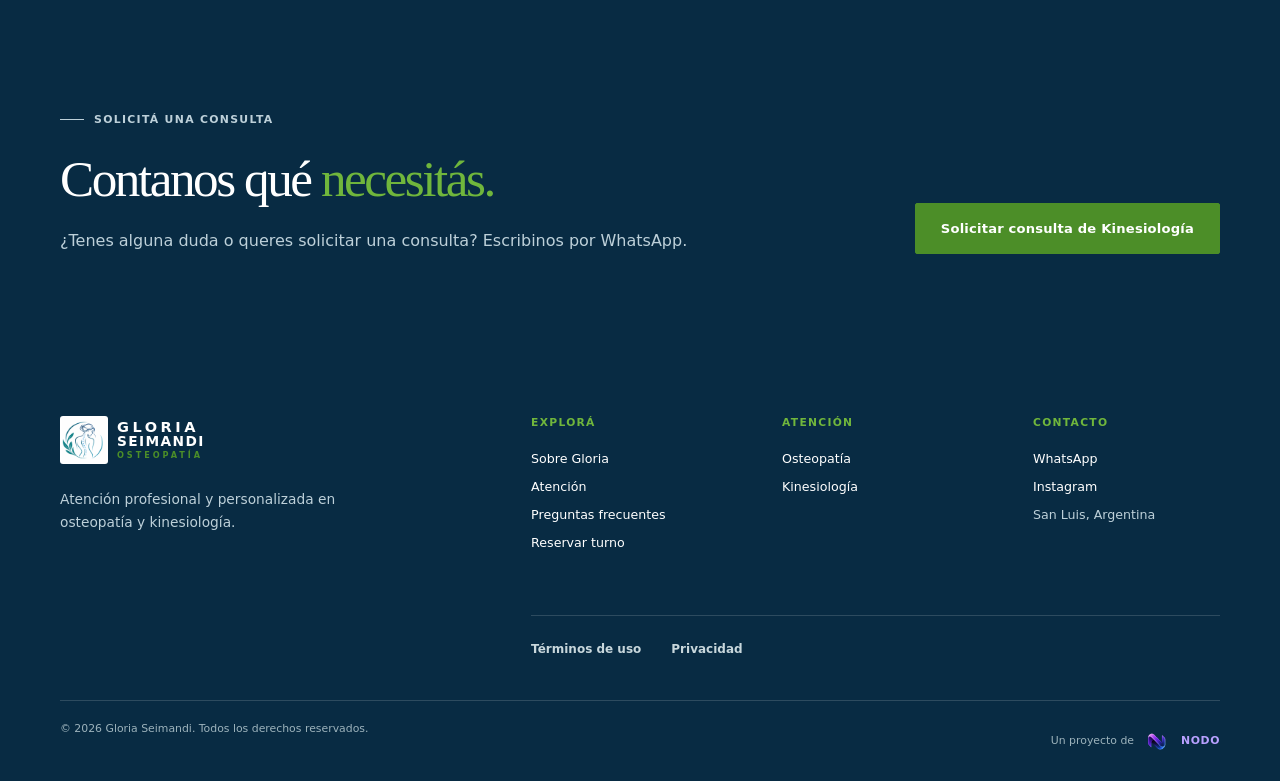
==== commit 315383eb: "feat: mejorar experiencia de pacientes, reservas y SEO de Gloria" ====
--- a/kinesiologia/index.html
+++ b/kinesiologia/index.html
@@ -83,8 +83,8 @@
               <p class="eyebrow"><span></span> Atención</p>
               <h1 id="service-title">Kinesiología</h1>
               <p class="detail-tagline">Volver a moverte con confianza.</p>
-              <p class="detail-intro">Una atención centrada en el movimiento, la funcionalidad y las actividades que forman parte de tu vida diaria.</p>
-              <a class="button" href="../index.html?service=kinesiologia#reservas">Reservar Kinesiología</a>
+              <p class="detail-intro">Caminar, entrenar o hacer tus actividades de siempre. Si una molestia o lesión te está limitando, podemos ayudarte a solicitar una consulta para evaluar cómo seguir.</p>
+              <a class="button" href="../index.html?service=kinesiologia#reservas">Solicitar consulta de Kinesiología</a>
             </div>
           </div>
         </section>
@@ -96,8 +96,8 @@
               <h2 id="what-is-title">Movimiento y funcionalidad en la <em>vida cotidiana.</em></h2>
             </div>
             <div class="detail-copy">
-              <p>La kinesiología aborda aspectos vinculados con el movimiento y la funcionalidad. La consulta parte de conocer el motivo por el que llegás y cómo impacta en tus actividades diarias.</p>
-              <p>Conocer tu situación ayuda a ordenar la consulta y a conversar con claridad sobre cómo seguir.</p>
+              <p>La Kinesiología ayuda a trabajar sobre molestias, lesiones y dificultades para moverte.</p>
+              <p>Según lo que necesites, puede incluir ejercicios y distintas formas de trabajar el movimiento para que puedas desenvolverte mejor en tus actividades.</p>
             </div>
           </div>
         </section>
@@ -109,8 +109,8 @@
               <h2 id="reasons-title">Cuando una molestia cambia tu manera de <em>moverte.</em></h2>
             </div>
             <div class="detail-copy">
-              <p>Puede ser útil consultar cuando una molestia, una limitación o un cambio en la funcionalidad afecta tareas habituales, actividad física o la confianza al moverte.</p>
-              <p>Cada situación se considera de manera individual, según el motivo de consulta y los antecedentes relevantes.</p>
+              <p>Podés solicitar una consulta si una molestia o limitación está complicando tus actividades diarias, la actividad física o el descanso.</p>
+              <p>Se tiene en cuenta el motivo de consulta y los antecedentes que compartís antes de definir cómo seguir.</p>
             </div>
           </div>
         </section>
@@ -123,7 +123,7 @@
             </div>
             <div class="detail-copy">
               <p>Conversar sobre las actividades que hoy resultan incómodas o difíciles ayuda a entender mejor el motivo de consulta: caminar, subir escaleras, trabajar, entrenar o descansar.</p>
-              <p>La idea es comprender mejor tu situación actual, sin anticipar resultados ni definir una modalidad de atención antes de conocerla.</p>
+              <p>Antes de conocer tu situación no se define un tratamiento ni se anticipan resultados.</p>
             </div>
           </div>
         </section>
@@ -131,12 +131,12 @@
         <section class="detail-content detail-content-alt section-space" aria-labelledby="objectives-title">
           <div class="page-shell detail-layout">
             <div class="detail-heading">
-              <div class="section-label"><p>Evaluación y objetivos</p></div>
-              <h2 id="objectives-title">Cada consulta parte de tu situación <em>actual.</em></h2>
-            </div>
-            <div class="detail-copy">
-              <p>Una primera evaluación puede ayudar a ordenar el motivo de consulta, las actividades que querés retomar o realizar con mayor comodidad y las dudas que necesitás resolver.</p>
-              <p>La modalidad concreta de atención de Gloria y los pasos que correspondan se definen luego de conocer tu caso.</p>
+              <div class="section-label"><p>Sobre tu consulta</p></div>
+              <h2 id="objectives-title">Hablemos de lo que hoy te <em>cuesta.</em></h2>
+            </div>
+            <div class="detail-copy">
+              <p>Al solicitar una consulta podés contar qué actividad se volvió incómoda y qué te gustaría entender mejor.</p>
+              <p>Después de conocerte, se conversa sobre los siguientes pasos.</p>
             </div>
           </div>
         </section>
@@ -167,19 +167,19 @@
             <div class="faq-list detail-faq-list">
               <details>
                 <summary>¿Cuándo conviene consultar por kinesiología?<span aria-hidden="true"></span></summary>
-                <p>Puede ser oportuno consultar cuando una molestia, una limitación o un cambio en la funcionalidad afecta tareas habituales, actividad física o la confianza al moverte.</p>
-              </details>
-              <details>
-                <summary>¿Cómo es la evaluación inicial?<span aria-hidden="true"></span></summary>
-                <p>En términos generales, se conversa sobre el motivo de consulta, los antecedentes relevantes y las actividades cotidianas. También pueden observarse aspectos del movimiento; la dinámica concreta se define luego de conocer tu situación.</p>
-              </details>
-              <details>
-                <summary>¿Cuántas sesiones suelen necesitarse?<span aria-hidden="true"></span></summary>
-                <p>No existe una cantidad fija. Luego de la evaluación, se puede conversar sobre los objetivos y los pasos posibles sin anticipar una frecuencia ni resultados para cada caso.</p>
-              </details>
-              <details>
-                <summary>¿Necesito llevar estudios o una indicación médica?<span aria-hidden="true"></span></summary>
-                <p>Si contás con estudios o informes que considerás relevantes, podés mencionarlos al coordinar. La información que conviene llevar se confirma según el motivo de tu consulta.</p>
+                <p>Podés consultar si algo cambió en tu forma de moverte o si una actividad cotidiana, física o de descanso se volvió incómoda.</p>
+              </details>
+              <details>
+                <summary>¿Cómo es una primera consulta?<span aria-hidden="true"></span></summary>
+                <p>Se conversa sobre lo que te trae y la información que considerás importante. La forma de atención se define luego de conocer tu situación.</p>
+              </details>
+              <details>
+                <summary>¿Cómo se define la continuidad de la consulta?<span aria-hidden="true"></span></summary>
+                <p>Luego de conocerte, se conversa sobre si conviene continuar y cómo organizarlo. No hay una frecuencia ni un resultado que pueda anticiparse sin conocer tu situación.</p>
+              </details>
+              <details>
+                <summary>¿Qué información puedo compartir al solicitar la consulta?<span aria-hidden="true"></span></summary>
+                <p>Podés contar brevemente qué te está pasando o qué actividad hoy te resulta incómoda. Si tenés dudas, podés plantearlas por WhatsApp.</p>
               </details>
             </div>
           </div>
@@ -192,7 +192,7 @@
               <h2 id="other-service-title">Osteopatía</h2>
             </div>
             <div>
-              <p>Una mirada sobre la relación entre la estructura corporal, la función y el motivo de consulta.</p>
+              <p>Una propuesta para conversar sobre molestias, movilidad y las actividades que hoy te cuestan.</p>
               <a class="text-link" href="../osteopatia/">Conocer Osteopatía</a>
             </div>
           </div>
@@ -201,11 +201,11 @@
         <section class="detail-cta section-space" aria-labelledby="availability-title">
           <div class="page-shell detail-cta-layout">
             <div>
-              <div class="section-label"><p>Disponibilidad</p></div>
-              <h2 id="availability-title">Encontrá un espacio para <em>consultar.</em></h2>
-              <p>En términos generales, una primera consulta parte de conocer tu motivo, los antecedentes relevantes y las actividades que querés retomar. La dinámica específica de atención se confirma luego de la evaluación.</p>
-            </div>
-            <a class="button button-green" href="../index.html?service=kinesiologia#reservas">Reservar Kinesiología</a>
+              <div class="section-label"><p>Solicitá una consulta</p></div>
+              <h2 id="availability-title">Contanos qué <em>necesitás.</em></h2>
+              <p>¿Tenes alguna duda o queres solicitar una consulta? Escribinos por WhatsApp.</p>
+            </div>
+            <a class="button button-green" href="../index.html?service=kinesiologia#reservas">Solicitar consulta de Kinesiología</a>
           </div>
         </section>
       </article>
@@ -225,10 +225,19 @@
       <div class="page-shell footer-bottom"><span>© <span data-year></span> Gloria Seimandi. Todos los derechos reservados.</span><span class="nodo-credit">Un proyecto de <a href="https://nododigital.com.ar/" target="_blank" rel="noreferrer" aria-label="NODO Digital"><img class="nodo-credit-mark" src="../assets/nodo-transparente-96.png" srcset="../assets/nodo-transparente-64.png 64w, ../assets/nodo-transparente-96.png 96w" sizes="38px" width="96" height="96" alt="" /><span>NODO</span></a></span></div>
     </footer>
 
-    <a class="whatsapp-float" href="https://wa.me/5492664921564?text=Hola%20Gloria%2C%20%C2%BFc%C3%B3mo%20est%C3%A1s%3F%20Quer%C3%ADa%20consultarte%20por%20un%20turno." target="_blank" rel="noreferrer" aria-label="Escribir a Gloria por WhatsApp">
-      <svg aria-hidden="true" viewBox="0 0 448 512"><path d="M380.9 97.1C339 55.1 283.2 32 223.9 32c-122.4 0-222 99.6-222 222 0 39.1 10.2 77.3 29.6 111L0 480l117.7-30.9c32.4 17.7 68.9 27 106.1 27h.1c122.3 0 224.1-99.6 224.1-222 0-59.3-25.2-115-67.1-157zm-157 341.6c-33.2 0-65.7-8.9-94-25.7l-6.7-4-69.8 18.3L72 359.2l-4.4-7c-18.5-29.4-28.2-63.3-28.2-98.2 0-101.7 82.8-184.5 184.6-184.5 49.3 0 95.6 19.2 130.4 54.1 34.8 34.9 56.2 81.2 56.1 130.5 0 101.8-84.9 184.6-186.6 184.6zm101.4-138c-5.5-2.8-32.8-16.2-37.9-18-5.1-1.9-8.8-2.8-12.5 2.8s-14.3 18-17.6 21.8c-3.2 3.7-6.5 4.2-12 1.4-32.6-16.3-54-29.1-75.5-66-5.7-9.8 5.7-9.1 16.3-30.3 1.8-3.7.9-6.9-.5-9.7-1.4-2.8-12.5-30.1-17.1-41.2-4.5-10.8-9.1-9.3-12.5-9.5-3.2-.2-6.9-.2-10.6-.2-3.7 0-9.7 1.4-14.8 6.9-5.1 5.6-19.4 19-19.4 46.3s19.9 53.7 22.6 57.4c2.8 3.7 39.1 59.7 94.8 83.8 13.2 5.7 23.5 9.1 31.5 11.7 13.2 4.2 25.2 3.6 34.7 2.2 10.6-1.6 32.8-13.4 37.4-26.4 4.6-13 4.6-24.1 3.2-26.4-1.3-2.5-5-3.9-10.5-6.6z" /></svg>
-      <span>WhatsApp</span>
-    </a>
+    <div class="whatsapp-contact" data-whatsapp-contact>
+      <aside class="whatsapp-assist" data-whatsapp-assist aria-label="Mensaje de ayuda para contactar por WhatsApp">
+        <button class="whatsapp-assist-close" type="button" data-whatsapp-assist-close aria-label="Cerrar mensaje de ayuda"><span aria-hidden="true">×</span></button>
+        <a href="https://wa.me/5492664921564?text=Hola%2C%20tengo%20una%20molestia%20y%20quisiera%20hacer%20una%20consulta." target="_blank" rel="noreferrer" aria-label="Escribir por WhatsApp con una consulta general">
+          <span>¿Tenes alguna molestia o no sabes qué atención necesitas?</span>
+          <strong>Contanos, estamos para ayudarte.</strong>
+        </a>
+      </aside>
+      <a class="whatsapp-float" href="https://wa.me/5492664921564?text=Hola%20Gloria%2C%20%C2%BFc%C3%B3mo%20est%C3%A1s%3F%20Quer%C3%ADa%20consultarte%20por%20un%20turno." target="_blank" rel="noreferrer" aria-label="Escribir a Gloria por WhatsApp">
+        <svg aria-hidden="true" viewBox="0 0 448 512"><path d="M380.9 97.1C339 55.1 283.2 32 223.9 32c-122.4 0-222 99.6-222 222 0 39.1 10.2 77.3 29.6 111L0 480l117.7-30.9c32.4 17.7 68.9 27 106.1 27h.1c122.3 0 224.1-99.6 224.1-222 0-59.3-25.2-115-67.1-157zm-157 341.6c-33.2 0-65.7-8.9-94-25.7l-6.7-4-69.8 18.3L72 359.2l-4.4-7c-18.5-29.4-28.2-63.3-28.2-98.2 0-101.7 82.8-184.5 184.6-184.5 49.3 0 95.6 19.2 130.4 54.1 34.8 34.9 56.2 81.2 56.1 130.5 0 101.8-84.9 184.6-186.6 184.6zm101.4-138c-5.5-2.8-32.8-16.2-37.9-18-5.1-1.9-8.8-2.8-12.5 2.8s-14.3 18-17.6 21.8c-3.2 3.7-6.5 4.2-12 1.4-32.6-16.3-54-29.1-75.5-66-5.7-9.8 5.7-9.1 16.3-30.3 1.8-3.7.9-6.9-.5-9.7-1.4-2.8-12.5-30.1-17.1-41.2-4.5-10.8-9.1-9.3-12.5-9.5-3.2-.2-6.9-.2-10.6-.2-3.7 0-9.7 1.4-14.8 6.9-5.1 5.6-19.4 19-19.4 46.3s19.9 53.7 22.6 57.4c2.8 3.7 39.1 59.7 94.8 83.8 13.2 5.7 23.5 9.1 31.5 11.7 13.2 4.2 25.2 3.6 34.7 2.2 10.6-1.6 32.8-13.4 37.4-26.4 4.6-13 4.6-24.1 3.2-26.4-1.3-2.5-5-3.9-10.5-6.6z" /></svg>
+        <span>WhatsApp</span>
+      </a>
+    </div>
 
     <script src="../script.js"></script>
   </body>
--- a/styles.css
+++ b/styles.css
@@ -94,8 +94,8 @@
 .about-copy { max-width: 590px; }
 .about-copy p { color: #50626a; font-size: .94rem; line-height: 1.75; }
 .about-copy p + p { margin-top: 13px; }
-.credentials { display: grid; max-width: 540px; margin: 30px 0 25px; padding: 0; border-top: 1px solid var(--line); list-style: none; }
-.credentials li { padding: 10px 0; border-bottom: 1px solid var(--line); color: var(--blue-800); font-size: .84rem; font-weight: 750; line-height: 1.35; }
+.credentials { display: grid; gap: 8px; max-width: 540px; margin: 30px 0 25px; padding: 0; list-style: none; }
+.credentials li { display: flex; min-height: 50px; align-items: center; padding: 12px 16px; border: 1px solid rgba(13,78,120,.16); color: var(--blue-800); background: rgba(255,255,255,.52); font-size: .84rem; font-weight: 750; line-height: 1.35; }
 .about-trajectory { display: grid; gap: 2px; width: min(100%, 320px); margin: 0; padding: 12px 15px 11px; border: 0; color: var(--white); background: var(--blue-800); box-shadow: inset 0 2px 0 var(--green-500); }
 .trajectory-value { margin: 0; color: var(--white); font-family: var(--display); font-size: clamp(2.35rem, 3.4vw, 2.8rem); font-weight: 400; letter-spacing: -.055em; line-height: .9; }
 .trajectory-value span { color: var(--green-500); font-size: .52em; letter-spacing: -.015em; }
@@ -133,19 +133,38 @@
 .appointment h2 { max-width: 470px; margin-bottom: 0; }
 .appointment-copy > p:not(.eyebrow) { max-width: 430px; margin: 18px 0 0; color: var(--muted); }
 .appointment .section-label { margin-bottom: 19px; }
-.booking-form { display: grid; gap: 15px; width: 100%; max-width: 410px; margin: 0; padding-left: 29px; border-left: 1px solid rgba(13,78,120,.24); }
+.booking-form { display: grid; gap: 24px; width: 100%; max-width: 410px; margin: 0; padding-left: 29px; border-left: 1px solid rgba(13,78,120,.24); }
+.booking-step { display: grid; gap: 10px; }
+.booking-step[hidden] { display: none; }
+.booking-progress { display: none; margin: 0; color: var(--blue-800); font-size: .75rem; font-weight: 800; }
+.booking-step-title { margin: 0 0 2px; color: var(--blue-800); font-family: var(--display); font-size: 1.35rem; line-height: 1.15; }
 .booking-form fieldset { min-width: 0; margin: 0; padding: 0; border: 0; }
-.booking-form legend, .booking-name { display: block; margin-bottom: 8px; color: var(--blue-950); font-size: .8rem; font-weight: 800; }
-.booking-name { margin-top: 3px; }
-.booking-name span { color: var(--muted); font-weight: 600; }
+.booking-form legend, .booking-name, .booking-comment label { display: block; margin-bottom: 8px; color: var(--blue-950); font-size: .8rem; font-weight: 800; }
+.booking-name, .booking-comment label { margin-top: 0; }
+.booking-name span { color: var(--green-700); }
+.booking-comment label span { color: var(--muted); font-weight: 600; }
+.booking-help, .booking-error { margin: 0; font-size: .76rem; line-height: 1.5; }
+.booking-help { color: var(--muted); }
+.booking-error { color: #8a321f; font-weight: 700; }
 .booking-options { display: grid; grid-template-columns: repeat(2, minmax(0, 1fr)); gap: 10px; }
 .booking-options label { display: flex; min-height: 54px; align-items: center; gap: 10px; padding: 10px 13px; border: 1px solid rgba(13,78,120,.28); color: var(--blue-950); background: rgba(255,255,255,.66); cursor: pointer; font-size: .88rem; font-weight: 750; transition: border-color .2s ease, background .2s ease, box-shadow .2s ease; }
+.booking-options label:last-child { grid-column: 1 / -1; min-height: 50px; }
 .booking-options input { width: 17px; height: 17px; margin: 0; accent-color: var(--green-700); }
 .booking-options label:has(input:checked) { border-color: var(--green-700); background: var(--white); box-shadow: inset 0 0 0 1px var(--green-700); }
 .booking-options label:hover { border-color: var(--green-700); }
-.booking-form > input { min-height: 48px; width: 100%; padding: 0 13px; border: 1px solid rgba(13,78,120,.28); border-radius: 0; color: var(--ink); background: var(--white); font: inherit; }
-.booking-form > input:focus-visible { outline: 3px solid #80c948; outline-offset: 2px; }
-.booking-form .button-green { width: max-content; margin-top: 5px; }
+.booking-options label:has(input:focus-visible) { outline: 3px solid #80c948; outline-offset: 2px; }
+.booking-name-input, .booking-comment textarea { width: 100%; border: 1px solid rgba(13,78,120,.28); border-radius: 0; color: var(--ink); background: var(--white); font: inherit; }
+.booking-name-input { min-height: 48px; padding: 0 13px; }
+.booking-comment textarea { min-height: 96px; padding: 11px 13px; resize: vertical; }
+.booking-name-input:focus-visible, .booking-comment textarea:focus-visible { outline: 3px solid #80c948; outline-offset: 2px; }
+.booking-actions { display: flex; align-items: center; gap: 17px; margin-top: 4px; }
+.booking-form .button-green { width: max-content; margin-top: 0; }
+.booking-continue, .booking-back { display: none; }
+.booking-back { padding: 0; border: 0; color: var(--blue-800); background: transparent; font: inherit; font-size: .84rem; font-weight: 750; text-decoration: underline; text-underline-offset: 3px; cursor: pointer; }
+.booking-back:hover { color: var(--green-700); }
+.booking-back:focus-visible { outline: 3px solid #80c948; outline-offset: 3px; }
+.booking-no-script { margin: 0; color: var(--muted); font-size: .82rem; line-height: 1.6; }
+.booking-no-script a { color: var(--blue-800); font-weight: 800; }
 .button-green { margin-top: 13px; border-color: var(--green-700); background: var(--green-700); }
 .button-green:hover { background: #39731d; }
 
@@ -239,11 +258,20 @@
 .nodo-credit a { gap: 4px; color: var(--nodo-violet); font-weight: 800; letter-spacing: .055em; }
 .nodo-credit a:hover { color: var(--nodo-violet-hover); }
 .nodo-credit-mark { width: 38px; height: 38px; object-fit: contain; }
-.whatsapp-float { position: fixed; z-index: 16; right: max(28px, env(safe-area-inset-right)); bottom: max(30px, env(safe-area-inset-bottom)); display: inline-flex; width: 50px; height: 50px; align-items: center; justify-content: center; border: 1px solid rgba(255,255,255,.8); border-radius: 50%; color: var(--white); background: #2a9b4a; box-shadow: 0 8px 24px rgba(7,45,32,.25); transition: transform .2s ease, background .2s ease; }
+.whatsapp-contact { position: fixed; z-index: 16; right: max(28px, env(safe-area-inset-right)); bottom: max(30px, env(safe-area-inset-bottom)); display: grid; justify-items: end; gap: 10px; pointer-events: none; }
+.whatsapp-assist { position: relative; width: min(292px, calc(100vw - 56px)); color: var(--blue-950); background: var(--white); box-shadow: 0 8px 24px rgba(7,45,32,.18); opacity: 1; transform: translateY(0); transition: opacity .2s ease, transform .2s ease, visibility 0s linear; pointer-events: auto; }
+.whatsapp-assist > a { display: grid; gap: 5px; padding: 13px 42px 13px 14px; border: 1px solid rgba(13,78,120,.2); border-left: 3px solid var(--green-500); color: inherit; font-size: .76rem; line-height: 1.42; }
+.whatsapp-assist > a > span { color: var(--blue-800); font-weight: 750; }
+.whatsapp-assist > a > strong { color: var(--green-700); font-size: .72rem; line-height: 1.35; }
+.whatsapp-assist > a:hover > strong { text-decoration: underline; text-underline-offset: 3px; }
+.whatsapp-assist-close { position: absolute; z-index: 1; top: 4px; right: 3px; display: grid; width: 34px; min-height: 34px; place-items: center; border: 0; color: var(--blue-800); background: transparent; cursor: pointer; }
+.whatsapp-assist-close span { font-size: 1.25rem; font-weight: 400; line-height: 1; }
+.whatsapp-assist.is-contextually-hidden, .whatsapp-assist.is-dismissed, .menu-is-open .whatsapp-contact { visibility: hidden; opacity: 0; transform: translateY(8px); pointer-events: none; transition: opacity .2s ease, transform .2s ease, visibility 0s linear .2s; }
+.whatsapp-float { position: relative; display: inline-flex; width: 50px; height: 50px; align-items: center; justify-content: center; border: 1px solid rgba(255,255,255,.8); border-radius: 50%; color: var(--white); background: #2a9b4a; box-shadow: 0 8px 24px rgba(7,45,32,.25); transition: transform .2s ease, background .2s ease, opacity .2s ease, visibility 0s linear; pointer-events: auto; }
 .whatsapp-float:hover { background: #167b33; transform: translateY(-3px); }
 .whatsapp-float svg { width: 24px; height: 24px; fill: currentColor; }
 .whatsapp-float span { display: none; }
-.whatsapp-float.is-contextually-hidden, .menu-is-open .whatsapp-float { visibility: hidden; pointer-events: none; }
+.whatsapp-float.is-contextually-hidden { visibility: hidden; opacity: 0; pointer-events: none; transition: opacity .2s ease, visibility 0s linear .2s; }
 
 :focus-visible { outline: 3px solid #80c948; outline-offset: 4px; }
 
@@ -305,12 +333,15 @@
   .about-profile, .about-content { display: contents; }
   .about-heading { order: 1; }
   .about-portrait { order: 2; align-self: center; width: min(100%, 300px); }
-  .about-trajectory { order: 3; align-self: center; width: min(100%, 300px); padding: 11px 14px 10px; }
+  .about-trajectory { grid-template-columns: 1fr; align-items: start; gap: 5px; order: 3; align-self: center; width: min(100%, 300px); padding: 14px 16px 13px; }
+  .trajectory-value { grid-column: auto; white-space: nowrap; }
+  .trajectory-description { grid-column: auto; max-width: none; min-width: 0; font-size: .72rem; line-height: 1.3; white-space: nowrap; }
   .about-details { order: 4; margin-top: 0; }
   .about-heading h2 { margin-top: 0; }
   .about-details .lead { margin-bottom: 21px; font-size: 1.32rem; }
   .about-copy p { font-size: .9rem; line-height: 1.7; }
   .credentials { margin: 25px 0 21px; }
+  .credentials li { min-height: 48px; padding: 11px 14px; font-size: .82rem; }
   .services-heading, .faq-layout, .contact-layout { grid-template-columns: 1fr; gap: 27px; }
   .services-heading > p { margin-top: -8px; }
   .service-list { margin-top: 43px; }
@@ -321,7 +352,13 @@
   .service-actions { gap: 13px; }
   .appointment-layout { grid-template-columns: 1fr; gap: 29px; max-width: none; }
   .booking-form { max-width: none; padding: 22px 0 0; border-top: 1px solid rgba(13,78,120,.24); border-left: 0; }
+  .booking-form[data-booking-enhanced="true"] { gap: 15px; }
+  .booking-form[data-booking-enhanced="true"] .booking-progress { display: block; }
+  .booking-form[data-booking-enhanced="true"] .booking-continue { display: inline-flex; width: 100%; justify-content: center; }
+  .booking-form[data-booking-enhanced="true"] .booking-back { display: inline-flex; min-height: 44px; align-items: center; }
+  .booking-form[data-booking-enhanced="true"] .booking-actions { display: grid; grid-template-columns: auto minmax(0, 1fr); gap: 15px; align-items: center; }
   .booking-options { grid-template-columns: 1fr; }
+  .booking-options label:last-child { grid-column: auto; }
   .booking-form .button-green { width: 100%; }
   .detail-hero-layout, .detail-layout, .detail-faq-layout, .detail-cta-layout, .service-cross-nav-layout, .legal-layout { grid-template-columns: 1fr; gap: 28px; }
   .service-page-main .detail-content { padding-block: 62px; }
@@ -345,7 +382,10 @@
   .footer-legal { grid-column: 1 / -1; gap: 22px; padding-top: 20px; }
   .footer-bottom { flex-direction: column; gap: 6px; padding: 17px 0 32px; }
   .nodo-credit-mark { width: 36px; height: 36px; }
-  .whatsapp-float { right: max(16px, calc(env(safe-area-inset-right) + 16px)); bottom: max(16px, calc(env(safe-area-inset-bottom) + 16px)); width: 44px; height: 44px; }
+  .whatsapp-contact { right: max(16px, calc(env(safe-area-inset-right) + 16px)); bottom: max(16px, calc(env(safe-area-inset-bottom) + 16px)); gap: 8px; }
+  .whatsapp-assist { width: min(282px, calc(100vw - 32px)); }
+  .whatsapp-assist > a { padding: 12px 40px 12px 13px; }
+  .whatsapp-float { width: 44px; height: 44px; }
   .whatsapp-float svg { width: 22px; height: 22px; }
 }
 
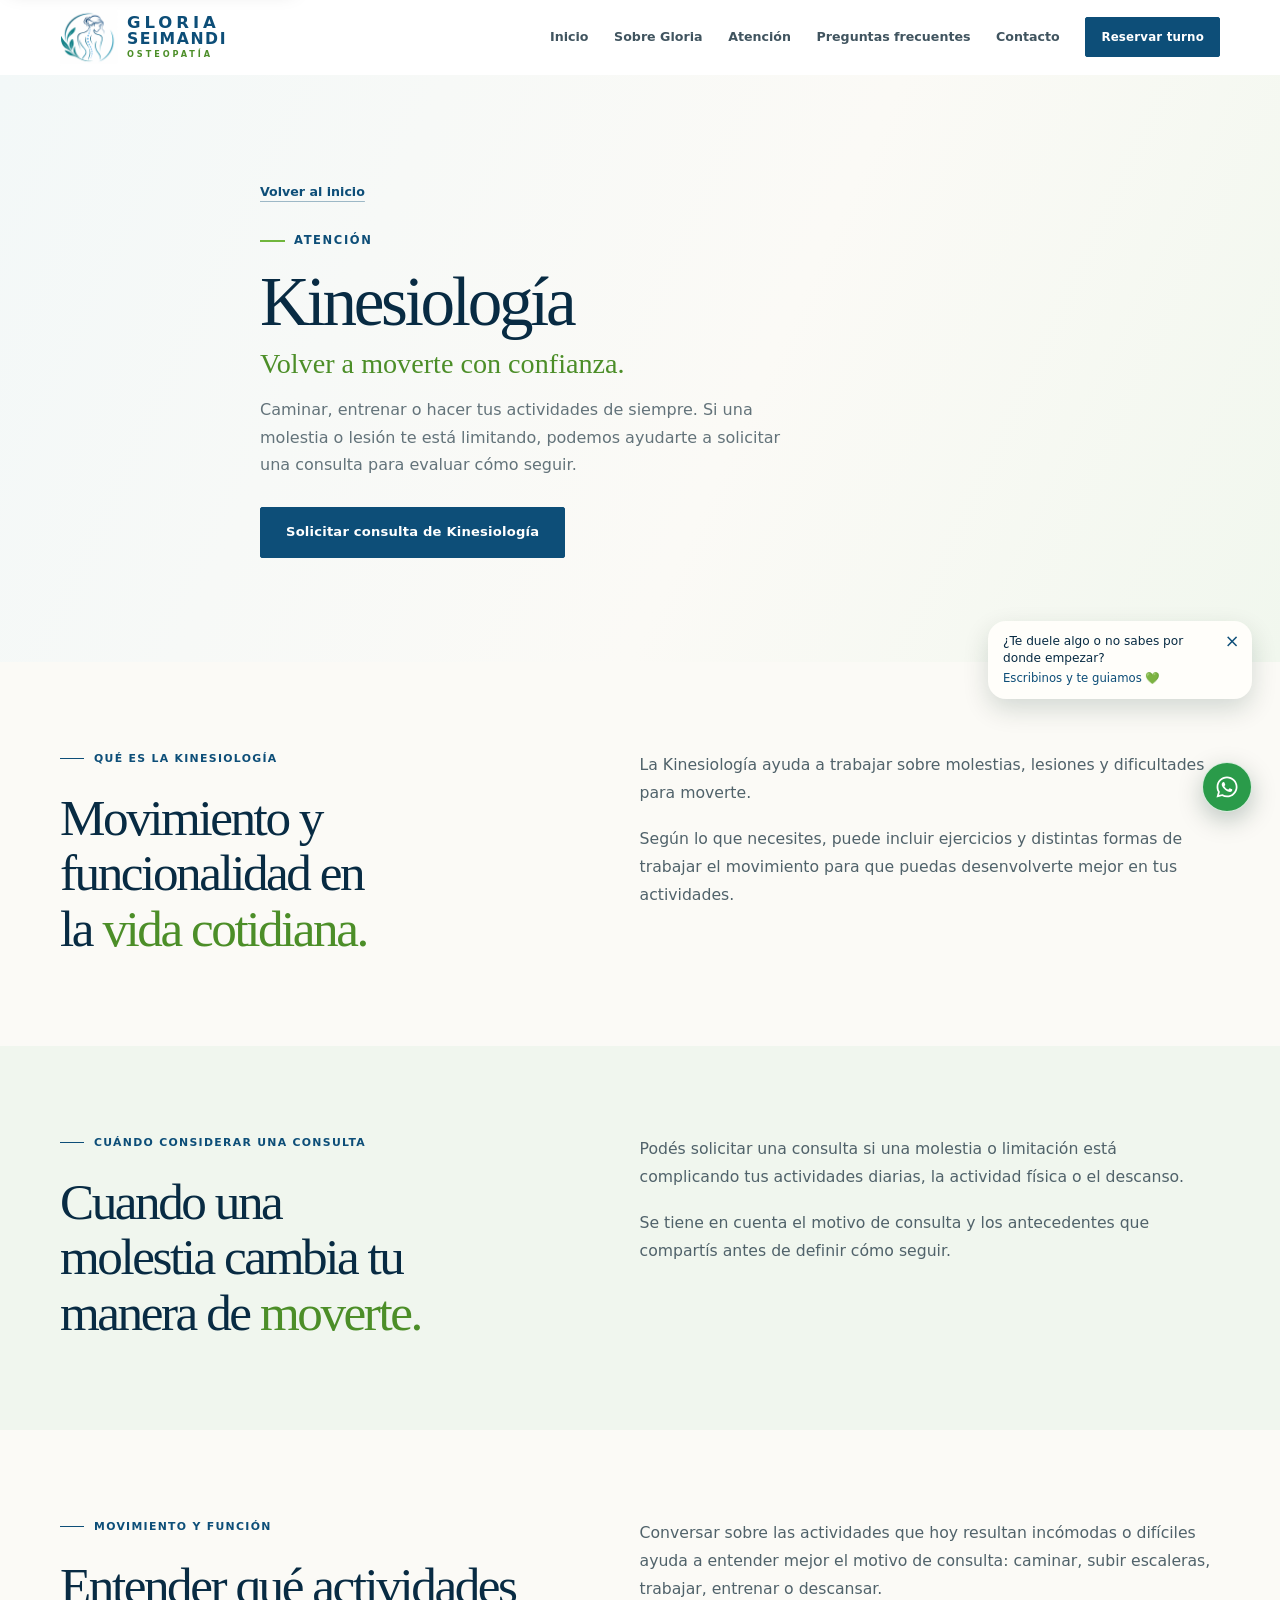
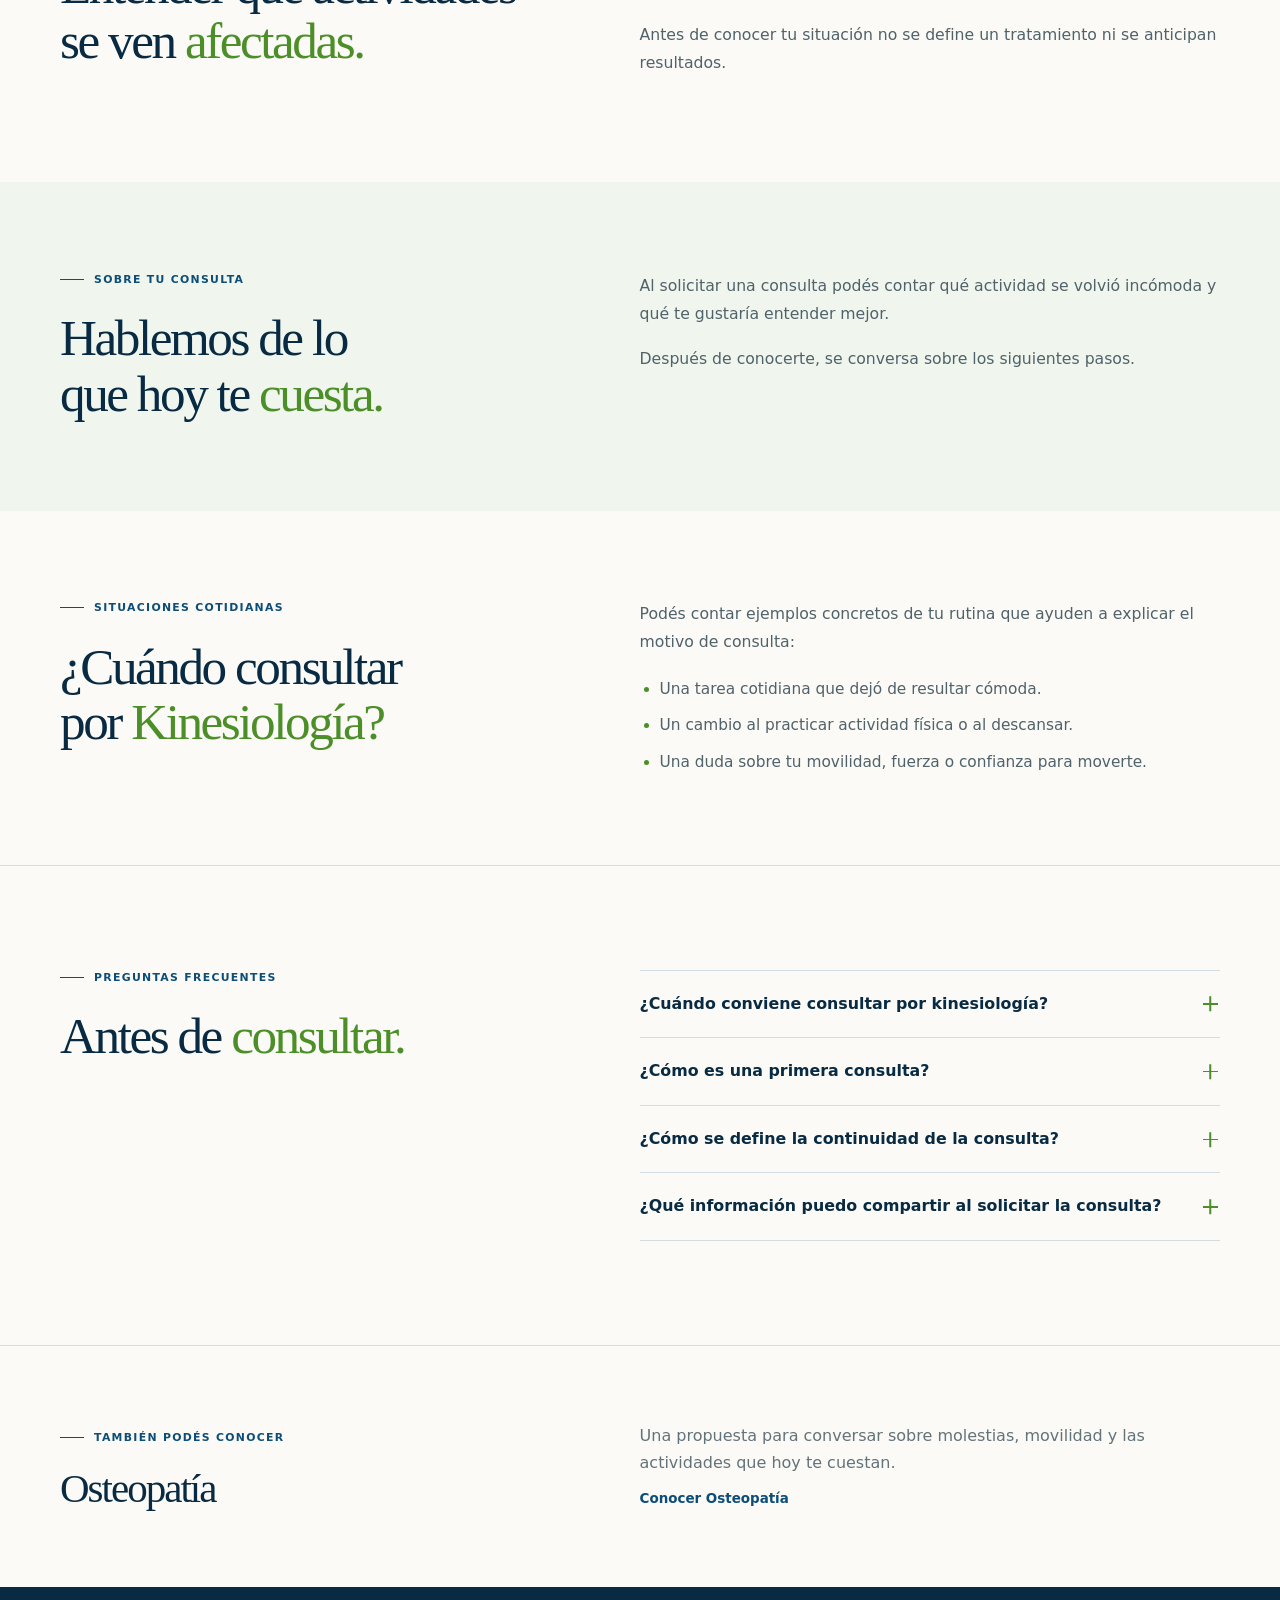
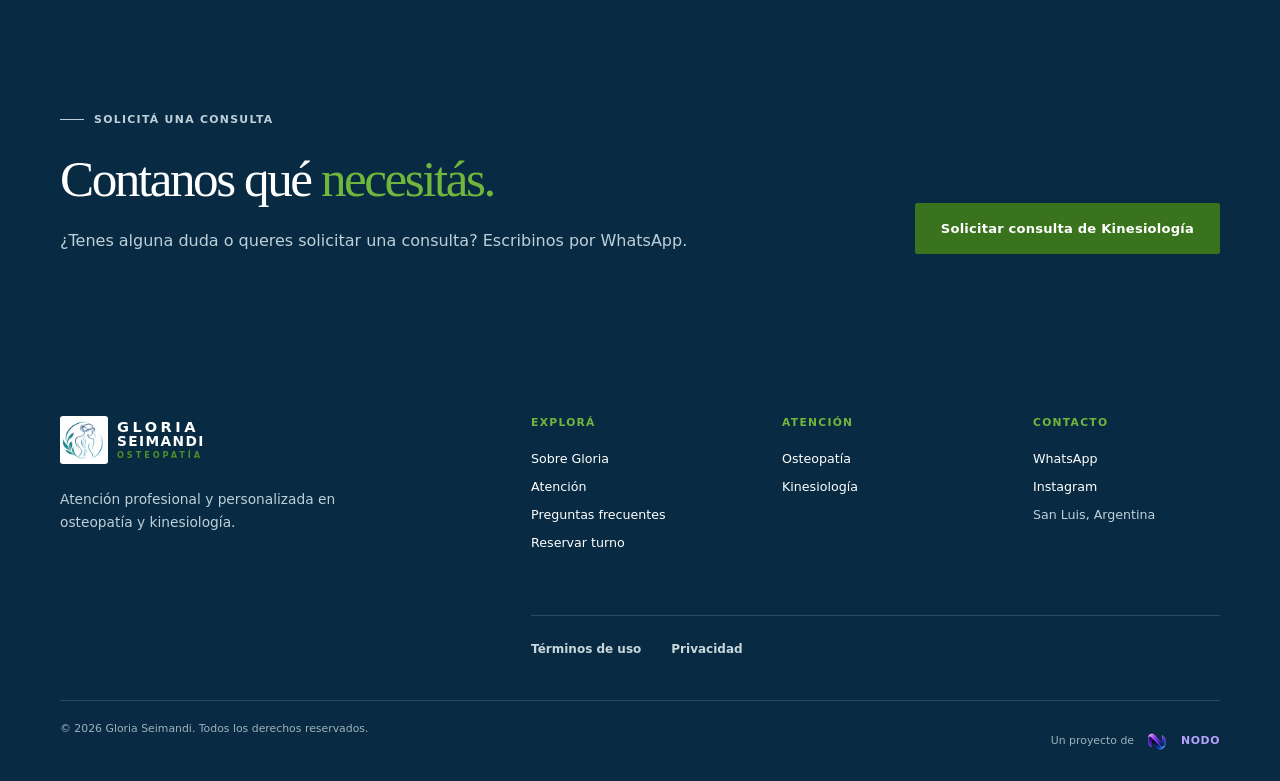
==== commit 86dde7ec: "feat: finalizar hero organico y ajustes de Gloria" ====
--- a/kinesiologia/index.html
+++ b/kinesiologia/index.html
@@ -225,12 +225,12 @@
       <div class="page-shell footer-bottom"><span>© <span data-year></span> Gloria Seimandi. Todos los derechos reservados.</span><span class="nodo-credit">Un proyecto de <a href="https://nododigital.com.ar/" target="_blank" rel="noreferrer" aria-label="NODO Digital"><img class="nodo-credit-mark" src="../assets/nodo-transparente-96.png" srcset="../assets/nodo-transparente-64.png 64w, ../assets/nodo-transparente-96.png 96w" sizes="38px" width="96" height="96" alt="" /><span>NODO</span></a></span></div>
     </footer>
 
-    <div class="whatsapp-contact" data-whatsapp-contact>
+    <div class="whatsapp-contact" data-whatsapp-contact data-whatsapp-page="kinesiologia">
       <aside class="whatsapp-assist" data-whatsapp-assist aria-label="Mensaje de ayuda para contactar por WhatsApp">
         <button class="whatsapp-assist-close" type="button" data-whatsapp-assist-close aria-label="Cerrar mensaje de ayuda"><span aria-hidden="true">×</span></button>
-        <a href="https://wa.me/5492664921564?text=Hola%2C%20tengo%20una%20molestia%20y%20quisiera%20hacer%20una%20consulta." target="_blank" rel="noreferrer" aria-label="Escribir por WhatsApp con una consulta general">
-          <span>¿Tenes alguna molestia o no sabes qué atención necesitas?</span>
-          <strong>Contanos, estamos para ayudarte.</strong>
+        <a href="https://wa.me/5492664921564?text=Hola%2C%20quisiera%20orientaci%C3%B3n%20para%20una%20consulta." target="_blank" rel="noreferrer" aria-label="Escribir por WhatsApp para solicitar orientación">
+          <span>¿Te duele algo o no sabes por donde empezar?</span>
+          <strong>Escribinos y te guiamos 💚</strong>
         </a>
       </aside>
       <a class="whatsapp-float" href="https://wa.me/5492664921564?text=Hola%20Gloria%2C%20%C2%BFc%C3%B3mo%20est%C3%A1s%3F%20Quer%C3%ADa%20consultarte%20por%20un%20turno." target="_blank" rel="noreferrer" aria-label="Escribir a Gloria por WhatsApp">
--- a/styles.css
+++ b/styles.css
@@ -4,6 +4,7 @@
   --blue-600: #236e9e;
   --blue-100: #eaf3f6;
   --green-700: #4c8e28;
+  --green-action: #39731d;
   --green-500: #70b63c;
   --green-100: #edf6e7;
   --nodo-violet: #b8a0ff;
@@ -55,8 +56,11 @@
 .menu-toggle { position: relative; display: none; border: 0; background: transparent; padding: 8px 0 8px 10px; cursor: pointer; }
 .menu-toggle > span:not(.visually-hidden) { position: absolute; top: 50%; left: 50%; display: block; width: 25px; height: 2px; margin: 0; background: var(--blue-950); transform-origin: center; transition: transform .2s ease, opacity .2s ease; }
 
-.hero { min-height: 600px; background: linear-gradient(115deg, #f3f8f8 0%, var(--warm) 52%, #f1f7ee 100%); }
-.hero-layout { display: grid; grid-template-columns: minmax(0, .94fr) minmax(0, 1.06fr); align-items: center; min-height: 600px; gap: clamp(36px, 5vw, 60px); padding: 42px 0; }
+.hero { position: relative; isolation: isolate; overflow: clip; min-height: 600px; background: var(--warm); }
+.hero-layout { position: relative; z-index: 1; display: grid; grid-template-columns: minmax(0, .94fr) minmax(0, 1.06fr); align-items: center; min-height: 600px; gap: clamp(36px, 5vw, 60px); padding: 42px 0; }
+.hero-background { position: absolute; z-index: 0; inset: 0; overflow: clip; pointer-events: none; user-select: none; }
+.hero-waves { position: absolute; right: 0; bottom: 0; width: 100%; height: 100%; }
+.hero .wave-reading-mobile { display: none; }
 .hero-copy { padding-left: 0; }
 .eyebrow { display: flex; align-items: center; gap: 9px; margin: 0 0 18px; color: var(--blue-800); font-size: .72rem; font-weight: 800; letter-spacing: .14em; text-transform: uppercase; }
 .eyebrow > span { width: 25px; height: 2px; background: var(--green-500); }
@@ -86,7 +90,9 @@
 .about-profile { grid-column: 1; display: grid; gap: 0; }
 .about-content { grid-column: 2; max-width: 600px; }
 .about-heading h2, .services-heading h2, .faq-intro h2, .appointment h2, .contact h2 { margin-bottom: 0; color: var(--blue-950); font-size: clamp(2.4rem, 4.2vw, 4rem); line-height: 1.05; }
-.about-heading h2 { max-width: 580px; margin-top: 0; }
+.about-heading .section-label { margin-bottom: 16px; }
+.about-heading h2 { max-width: 580px; margin-top: 0; font-size: clamp(2.25rem, 3.1vw, 3rem); line-height: 1.1; }
+.about-heading .about-name { margin: 16px 0 0; color: var(--blue-800); font-family: var(--sans); font-size: 1rem; font-weight: 600; line-height: 1.4; }
 .about-portrait { width: min(100%, 320px); margin: 0; }
 .about-portrait img { width: 100%; height: auto; aspect-ratio: 4 / 5; object-fit: cover; object-position: center; border: 1px solid rgba(13,78,120,.14); }
 .about-details { margin-top: 28px; }
@@ -117,8 +123,8 @@
 .service-actions { display: flex; align-items: center; justify-content: flex-end; gap: 18px; flex-wrap: wrap; }
 .service-link { color: #d5edf4; font-size: .8rem; font-weight: 800; text-decoration: underline; text-decoration-color: rgba(213,237,244,.55); text-underline-offset: 5px; }
 .service-link:hover { color: var(--green-500); text-decoration-color: currentColor; }
-.button-service { min-height: 44px; padding: 0 17px; border-color: var(--green-700); color: var(--white); background: var(--green-700); font-size: .76rem; }
-.button-service:hover { background: #39731d; }
+.button-service { min-height: 44px; padding: 0 17px; border-color: var(--green-action); color: var(--white); background: var(--green-action); font-size: .76rem; }
+.button-service:hover { background: #2e6017; }
 @media (hover: hover) and (pointer: fine) {
   .service-item:hover { background: rgba(112, 182, 60, .1); }
   .service-item:hover h3 { color: var(--green-500); }
@@ -165,8 +171,8 @@
 .booking-back:focus-visible { outline: 3px solid #80c948; outline-offset: 3px; }
 .booking-no-script { margin: 0; color: var(--muted); font-size: .82rem; line-height: 1.6; }
 .booking-no-script a { color: var(--blue-800); font-weight: 800; }
-.button-green { margin-top: 13px; border-color: var(--green-700); background: var(--green-700); }
-.button-green:hover { background: #39731d; }
+.button-green { margin-top: 13px; border-color: var(--green-action); background: var(--green-action); }
+.button-green:hover { background: #2e6017; }
 
 .service-page-main { overflow: clip; }
 .detail-hero { background: linear-gradient(115deg, #f3f8f8 0%, var(--warm) 58%, #f1f7ee 100%); }
@@ -259,19 +265,21 @@
 .nodo-credit a:hover { color: var(--nodo-violet-hover); }
 .nodo-credit-mark { width: 38px; height: 38px; object-fit: contain; }
 .whatsapp-contact { position: fixed; z-index: 16; right: max(28px, env(safe-area-inset-right)); bottom: max(30px, env(safe-area-inset-bottom)); display: grid; justify-items: end; gap: 10px; pointer-events: none; }
-.whatsapp-assist { position: relative; width: min(292px, calc(100vw - 56px)); color: var(--blue-950); background: var(--white); box-shadow: 0 8px 24px rgba(7,45,32,.18); opacity: 1; transform: translateY(0); transition: opacity .2s ease, transform .2s ease, visibility 0s linear; pointer-events: auto; }
-.whatsapp-assist > a { display: grid; gap: 5px; padding: 13px 42px 13px 14px; border: 1px solid rgba(13,78,120,.2); border-left: 3px solid var(--green-500); color: inherit; font-size: .76rem; line-height: 1.42; }
-.whatsapp-assist > a > span { color: var(--blue-800); font-weight: 750; }
-.whatsapp-assist > a > strong { color: var(--green-700); font-size: .72rem; line-height: 1.35; }
+.whatsapp-assist { position: absolute; right: var(--whatsapp-assist-right, 0px); bottom: var(--whatsapp-assist-bottom, calc(100% + 10px)); width: min(264px, calc(100vw - 56px)); overflow: hidden; border-radius: 18px; color: var(--blue-950); background: #fffefa; box-shadow: 0 10px 26px rgba(7,45,32,.16); opacity: 1; transform: translateY(0); transition: opacity .2s ease, transform .2s ease, visibility 0s linear; pointer-events: auto; }
+.whatsapp-assist > a { display: grid; gap: 4px; padding: 12px 39px 12px 15px; color: inherit; font-size: .76rem; line-height: 1.38; }
+.whatsapp-assist > a > span { color: var(--blue-950); font-weight: 400; }
+.whatsapp-assist > a > strong { color: var(--blue-800); font-size: .73rem; font-weight: 500; line-height: 1.35; }
 .whatsapp-assist > a:hover > strong { text-decoration: underline; text-underline-offset: 3px; }
-.whatsapp-assist-close { position: absolute; z-index: 1; top: 4px; right: 3px; display: grid; width: 34px; min-height: 34px; place-items: center; border: 0; color: var(--blue-800); background: transparent; cursor: pointer; }
-.whatsapp-assist-close span { font-size: 1.25rem; font-weight: 400; line-height: 1; }
-.whatsapp-assist.is-contextually-hidden, .whatsapp-assist.is-dismissed, .menu-is-open .whatsapp-contact { visibility: hidden; opacity: 0; transform: translateY(8px); pointer-events: none; transition: opacity .2s ease, transform .2s ease, visibility 0s linear .2s; }
-.whatsapp-float { position: relative; display: inline-flex; width: 50px; height: 50px; align-items: center; justify-content: center; border: 1px solid rgba(255,255,255,.8); border-radius: 50%; color: var(--white); background: #2a9b4a; box-shadow: 0 8px 24px rgba(7,45,32,.25); transition: transform .2s ease, background .2s ease, opacity .2s ease, visibility 0s linear; pointer-events: auto; }
+.whatsapp-assist-close { position: absolute; z-index: 1; top: 4px; right: 4px; display: grid; width: 32px; min-height: 32px; place-items: center; border: 0; border-radius: 50%; color: var(--blue-800); background: transparent; cursor: pointer; }
+.whatsapp-assist-close:hover { background: rgba(13,78,120,.08); }
+.whatsapp-assist-close span { font-size: 1.1rem; font-weight: 400; line-height: 1; }
+.whatsapp-assist.is-dismissed { display: none; }
+.whatsapp-assist.is-obstructed, .whatsapp-float.is-obstructed { visibility: hidden; opacity: 0; pointer-events: none; transition: none; }
+.menu-is-open .whatsapp-contact { visibility: hidden; opacity: 0; transform: translateY(8px); pointer-events: none; transition: opacity .2s ease, transform .2s ease, visibility 0s linear .2s; }
+.whatsapp-float { position: relative; top: calc(-1 * var(--whatsapp-circle-lift, 0px)); display: inline-flex; width: 50px; height: 50px; align-items: center; justify-content: center; border: 1px solid rgba(255,255,255,.8); border-radius: 50%; color: var(--white); background: #2a9b4a; box-shadow: 0 8px 24px rgba(7,45,32,.25); transition: transform .2s ease, background .2s ease, opacity .2s ease, visibility 0s linear; pointer-events: auto; }
 .whatsapp-float:hover { background: #167b33; transform: translateY(-3px); }
 .whatsapp-float svg { width: 24px; height: 24px; fill: currentColor; }
 .whatsapp-float span { display: none; }
-.whatsapp-float.is-contextually-hidden { visibility: hidden; opacity: 0; pointer-events: none; transition: opacity .2s ease, visibility 0s linear .2s; }
 
 :focus-visible { outline: 3px solid #80c948; outline-offset: 4px; }
 
@@ -298,6 +306,8 @@
   .menu-toggle[aria-expanded="true"] > span:nth-child(3) { opacity: 0; transform: translate(-50%, -50%); }
   .menu-toggle[aria-expanded="true"] > span:nth-child(4) { transform: translate(-50%, -50%) rotate(-45deg); }
   .hero { min-height: auto; }
+  .hero .wave-reading-desktop { display: none; }
+  .hero .wave-reading-mobile { display: block; }
   .hero-layout { grid-template-columns: minmax(0, 1fr); min-height: auto; gap: 36px; padding: 52px 0; }
   .hero-copy { padding-left: 0; }
   .hero-visual { justify-self: center; width: min(100%, 650px); }
@@ -329,15 +339,15 @@
   .section-space { padding: 72px 0; }
   .section-label { font-size: .63rem; }
   .about-heading h2, .services-heading h2, .faq-intro h2, .appointment h2, .contact h2 { font-size: clamp(2rem, 9.5vw, 2.7rem); }
-  .about-layout { display: flex; flex-direction: column; gap: 25px; }
+  .about-layout { display: flex; flex-direction: column; gap: 0; }
   .about-profile, .about-content { display: contents; }
-  .about-heading { order: 1; }
+  .about-heading { order: 1; margin-bottom: 25px; }
   .about-portrait { order: 2; align-self: center; width: min(100%, 300px); }
   .about-trajectory { grid-template-columns: 1fr; align-items: start; gap: 5px; order: 3; align-self: center; width: min(100%, 300px); padding: 14px 16px 13px; }
   .trajectory-value { grid-column: auto; white-space: nowrap; }
   .trajectory-description { grid-column: auto; max-width: none; min-width: 0; font-size: .72rem; line-height: 1.3; white-space: nowrap; }
-  .about-details { order: 4; margin-top: 0; }
-  .about-heading h2 { margin-top: 0; }
+  .about-details { order: 4; margin-top: 25px; }
+  .about-heading h2 { margin-top: 0; font-size: clamp(1.9rem, 7.9vw, 2.35rem); }
   .about-details .lead { margin-bottom: 21px; font-size: 1.32rem; }
   .about-copy p { font-size: .9rem; line-height: 1.7; }
   .credentials { margin: 25px 0 21px; }
@@ -383,8 +393,8 @@
   .footer-bottom { flex-direction: column; gap: 6px; padding: 17px 0 32px; }
   .nodo-credit-mark { width: 36px; height: 36px; }
   .whatsapp-contact { right: max(16px, calc(env(safe-area-inset-right) + 16px)); bottom: max(16px, calc(env(safe-area-inset-bottom) + 16px)); gap: 8px; }
-  .whatsapp-assist { width: min(282px, calc(100vw - 32px)); }
-  .whatsapp-assist > a { padding: 12px 40px 12px 13px; }
+  .whatsapp-assist { bottom: var(--whatsapp-assist-bottom, calc(100% + 8px)); width: min(264px, calc(100vw - 32px)); }
+  .whatsapp-assist > a { padding: 12px 39px 12px 14px; }
   .whatsapp-float { width: 44px; height: 44px; }
   .whatsapp-float svg { width: 22px; height: 22px; }
 }
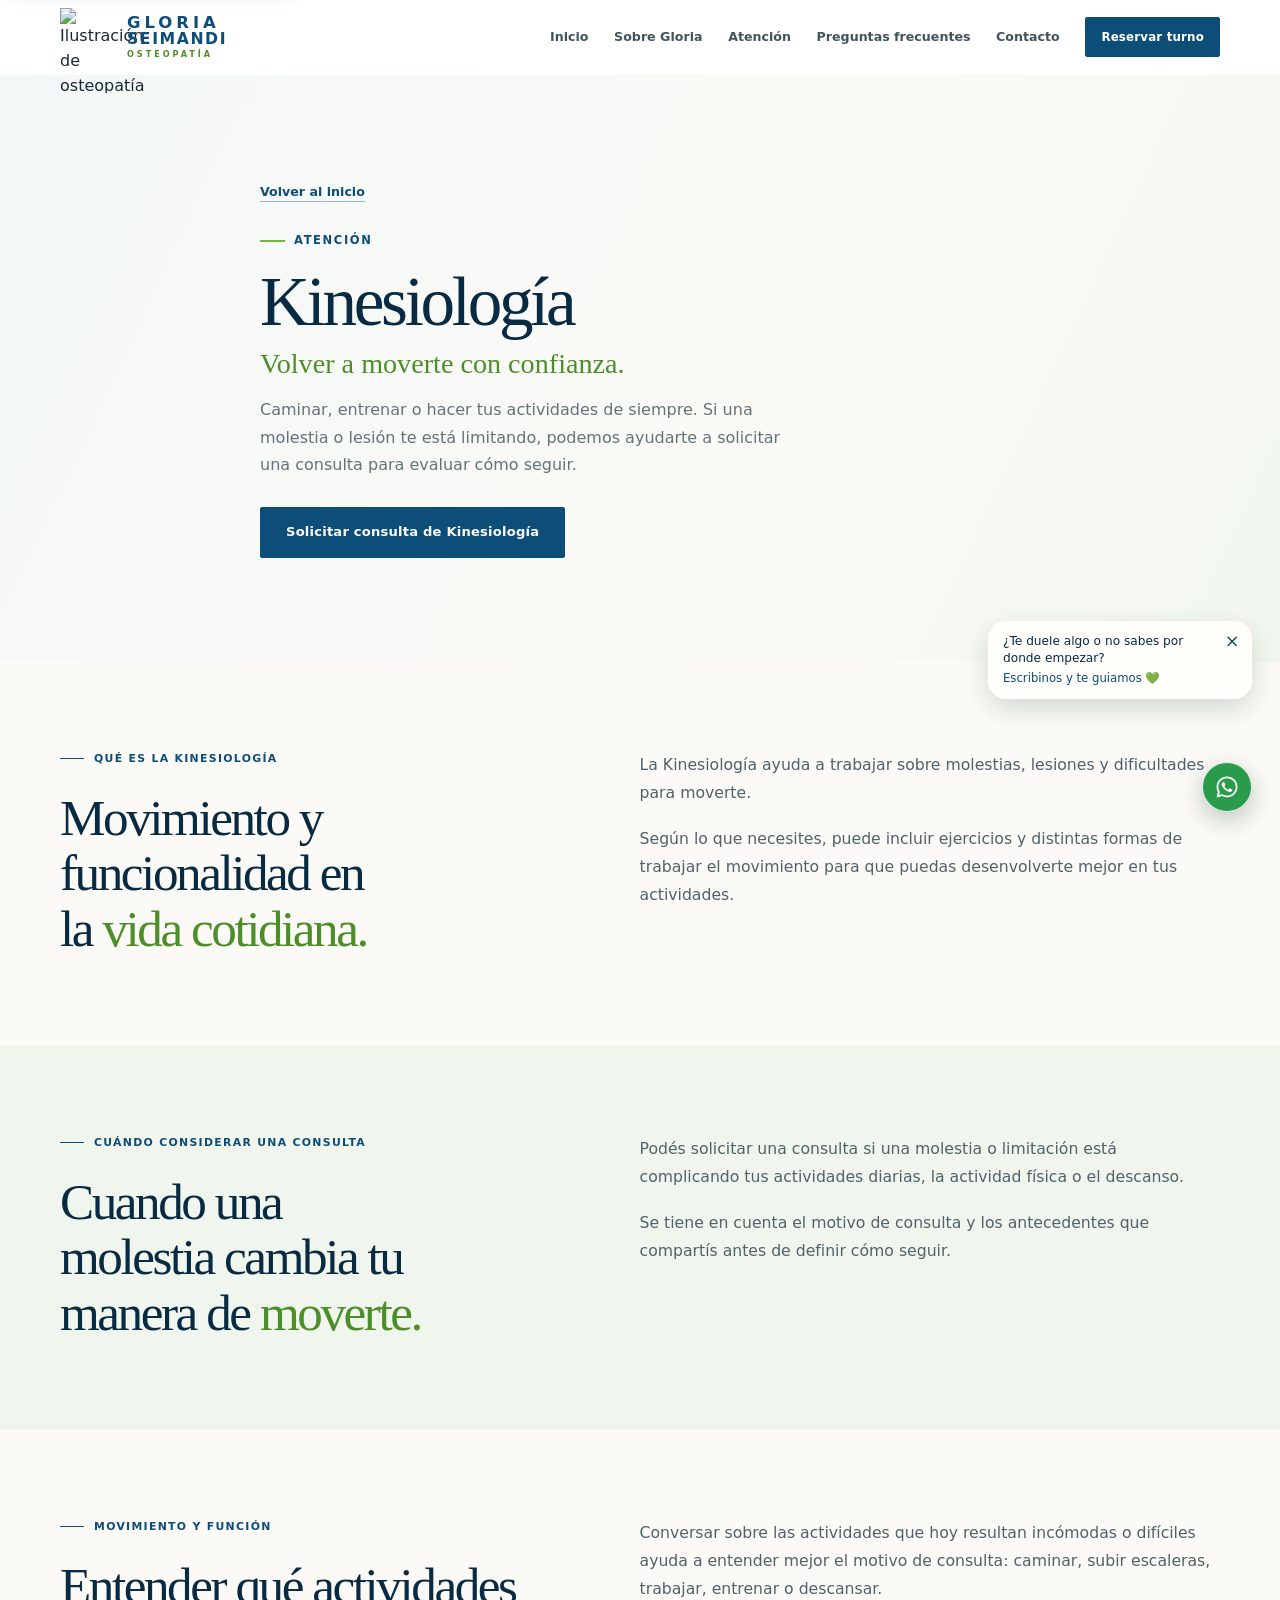
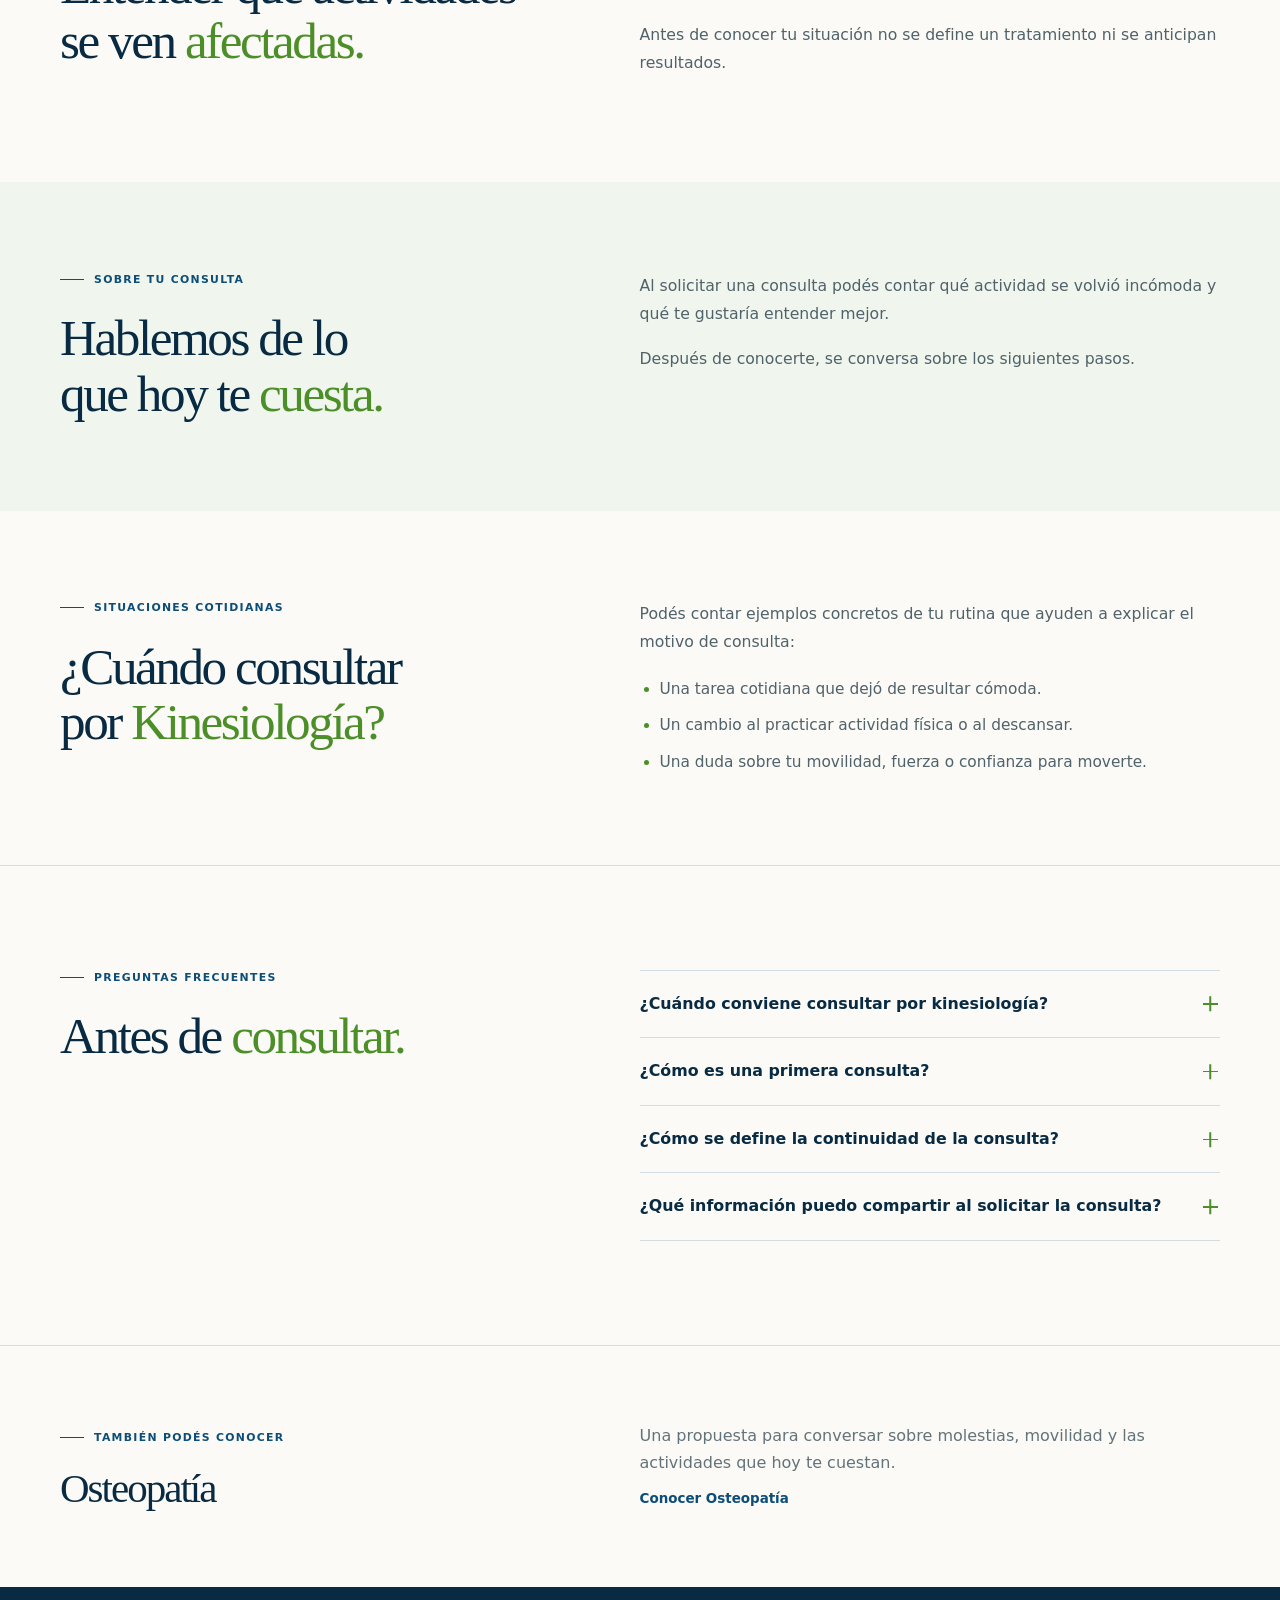
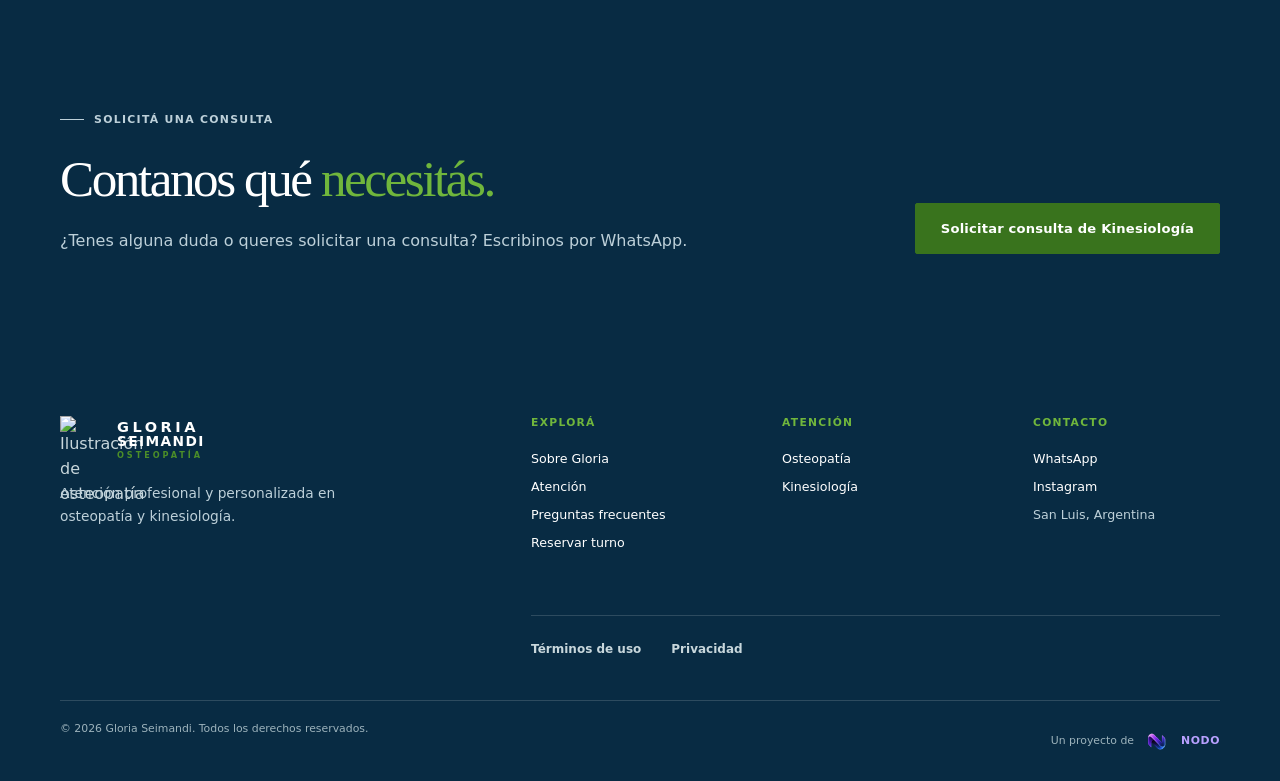
==== commit 0246f237: "feat: finalizar identidad visual y experiencia de Gloria" ====
--- a/kinesiologia/index.html
+++ b/kinesiologia/index.html
@@ -47,7 +47,7 @@
     <header class="site-header" data-header>
       <div class="page-shell header-content">
         <a class="brand" href="../index.html#inicio" aria-label="Gloria Seimandi, inicio">
-          <span class="brand-mark"><img src="../assets/logo-osteopatia-180.png" srcset="../assets/logo-osteopatia-120.png 120w, ../assets/logo-osteopatia-180.png 180w" sizes="58px" width="180" height="180" alt="Ilustración de osteopatía de Gloria Seimandi" /></span>
+          <span class="brand-mark"><img src="../assets/logo-osteopatia-header-180.png" srcset="../assets/logo-osteopatia-header-120.png 120w, ../assets/logo-osteopatia-header-180.png 180w" sizes="58px" width="180" height="180" alt="Ilustración de osteopatía de Gloria Seimandi" /></span>
           <span class="brand-copy"><strong>Gloria</strong><span>Seimandi</span><small>Osteopatía</small></span>
         </a>
 
@@ -214,7 +214,7 @@
     <footer class="site-footer">
       <div class="page-shell footer-grid">
         <div class="footer-intro">
-          <a class="brand footer-brand" href="../index.html#inicio" aria-label="Volver al inicio de Gloria Seimandi"><span class="brand-mark"><img src="../assets/logo-osteopatia-180.png" srcset="../assets/logo-osteopatia-120.png 120w, ../assets/logo-osteopatia-180.png 180w" sizes="58px" width="180" height="180" alt="Ilustración de osteopatía de Gloria Seimandi" /></span><span class="brand-copy"><strong>Gloria</strong><span>Seimandi</span><small>Osteopatía</small></span></a>
+          <a class="brand footer-brand" href="../index.html#inicio" aria-label="Volver al inicio de Gloria Seimandi"><span class="brand-mark"><img src="../assets/logo-osteopatia-suave-180.png" srcset="../assets/logo-osteopatia-suave-120.png 120w, ../assets/logo-osteopatia-suave-180.png 180w" sizes="58px" width="180" height="180" alt="Ilustración de osteopatía de Gloria Seimandi" /></span><span class="brand-copy"><strong>Gloria</strong><span>Seimandi</span><small>Osteopatía</small></span></a>
           <p>Atención profesional y personalizada en osteopatía y kinesiología.</p>
         </div>
         <nav class="footer-column" aria-label="Explorá"><p class="footer-title">Explorá</p><a href="../index.html#sobre-gloria">Sobre Gloria</a><a href="../index.html#atencion">Atención</a><a href="../index.html#preguntas">Preguntas frecuentes</a><a href="../index.html#reservas">Reservar turno</a></nav>
--- a/styles.css
+++ b/styles.css
@@ -57,25 +57,28 @@
 .menu-toggle > span:not(.visually-hidden) { position: absolute; top: 50%; left: 50%; display: block; width: 25px; height: 2px; margin: 0; background: var(--blue-950); transform-origin: center; transition: transform .2s ease, opacity .2s ease; }
 
 .hero { position: relative; isolation: isolate; overflow: clip; min-height: 600px; background: var(--warm); }
-.hero-layout { position: relative; z-index: 1; display: grid; grid-template-columns: minmax(0, .94fr) minmax(0, 1.06fr); align-items: center; min-height: 600px; gap: clamp(36px, 5vw, 60px); padding: 42px 0; }
+.hero-layout { position: relative; z-index: 1; display: grid; grid-template-columns: minmax(0, 1fr); align-items: center; min-height: 600px; gap: clamp(36px, 5vw, 60px); padding: 42px 0; }
 .hero-background { position: absolute; z-index: 0; inset: 0; overflow: clip; pointer-events: none; user-select: none; }
 .hero-waves { position: absolute; right: 0; bottom: 0; width: 100%; height: 100%; }
 .hero .wave-reading-mobile { display: none; }
-.hero-copy { padding-left: 0; }
+.hero-copy { justify-self: center; width: min(100%, 720px); padding: 0; text-align: center; }
 .eyebrow { display: flex; align-items: center; gap: 9px; margin: 0 0 18px; color: var(--blue-800); font-size: .72rem; font-weight: 800; letter-spacing: .14em; text-transform: uppercase; }
 .eyebrow > span { width: 25px; height: 2px; background: var(--green-500); }
+.hero .eyebrow { justify-content: flex-start; text-align: left; }
 h1, h2, h3, p { margin-top: 0; }
 h1, h2 { text-wrap: balance; }
 h1, h2 { font-family: var(--display); font-weight: 400; letter-spacing: -.048em; text-wrap: balance; }
 h1 { max-width: 600px; margin-bottom: 18px; color: var(--blue-950); font-size: clamp(2.9rem, 5vw, 4.7rem); line-height: 1.02; }
+.hero h1 { max-width: 720px; margin-inline: auto; }
 h1 em, h2 em { color: var(--green-700); font-style: normal; font-weight: 400; }
-.hero-intro { max-width: 480px; margin-bottom: 24px; color: #4e626c; font-size: .98rem; line-height: 1.7; }
-.hero-actions { display: flex; align-items: center; gap: 24px; flex-wrap: wrap; }
+.hero-intro { max-width: 560px; margin-inline: auto; margin-bottom: 24px; color: #4e626c; font-size: .98rem; line-height: 1.7; }
+.hero-actions { display: flex; align-items: center; justify-content: center; gap: 24px; flex-wrap: wrap; }
 .text-link { display: inline-flex; align-items: center; gap: 9px; color: var(--blue-800); font-size: .84rem; font-weight: 800; line-height: 1.25; }
 .text-link span { font-size: 1.17rem; transition: transform .2s ease; }
 .text-link:hover span { transform: translateX(4px); }
-.hero-note { display: flex; align-items: center; gap: 8px; margin: 25px 0 0; color: var(--muted); font-size: .73rem; font-weight: 600; }
+.hero-note { display: block; max-width: 500px; margin: 25px auto 0; color: var(--muted); font-size: .73rem; font-weight: 600; text-wrap: balance; }
 .note-dot { width: 8px; height: 8px; border: 2px solid var(--green-500); border-radius: 50%; }
+.hero-note .note-dot { display: inline-block; margin-right: 8px; vertical-align: middle; }
 .hero-visual { justify-self: end; width: min(100%, 600px); }
 .image-shape { position: relative; aspect-ratio: 1.35 / 1; overflow: hidden; border-radius: 22px 22px 4px 4px; box-shadow: 10px 12px 0 rgba(112,182,60,.14); }
 .image-shape::after { content: ''; position: absolute; inset: 0; background: linear-gradient(155deg, rgba(5,47,63,.07), transparent 40%); pointer-events: none; }
@@ -247,7 +250,7 @@
 .site-footer { color: #c8d7dc; background: var(--blue-950); }
 .footer-grid { display: grid; grid-template-columns: minmax(245px, 1.35fr) repeat(3, minmax(120px, .62fr)); gap: clamp(28px, 5vw, 72px); padding: 58px 0 42px; }
 .footer-intro > p { max-width: 285px; margin: 18px 0 0; color: #bdd0d9; font-size: .86rem; line-height: 1.65; }
-.footer-brand .brand-mark { width: 48px; height: 48px; padding: 2px; background: var(--white); border-radius: 3px; }
+.footer-brand .brand-mark { width: 48px; height: 48px; padding: 0; background: transparent; border-radius: 0; }
 .footer-brand .brand-copy strong { font-size: .91rem; }
 .footer-brand .brand-copy > span { font-size: .86rem; }
 .footer-brand .brand-copy { color: var(--white); }
@@ -328,14 +331,16 @@
   .brand-copy strong { font-size: .93rem; }
   .brand-copy > span { font-size: .88rem; }
   .hero-layout { gap: 29px; padding: 33px 0 38px; }
-  .hero-copy { padding-right: 4px; }
+  .hero-copy { padding-right: 0; }
   h1 { margin-bottom: 15px; font-size: clamp(2.25rem, 10.5vw, 2.9rem); line-height: 1.04; }
   .hero-intro { margin-bottom: 20px; font-size: .91rem; line-height: 1.65; }
-  .hero-actions { align-items: flex-start; gap: 17px; flex-direction: column; }
+  .hero-actions { align-items: center; gap: 12px; flex-direction: row; flex-wrap: nowrap; }
+  .hero-actions > a { flex: 0 0 auto; white-space: nowrap; }
+  .hero-actions .text-link { min-height: 49px; padding: 0 4px; }
   .button { min-height: 49px; padding: 0 20px; }
   .image-shape { aspect-ratio: 1.35 / 1; border-radius: 18px 18px 3px 3px; }
   .image-shape img { object-position: 58% center; }
-  .hero-note { margin-top: 21px; }
+  .hero-note { max-width: 310px; margin-top: 21px; }
   .section-space { padding: 72px 0; }
   .section-label { font-size: .63rem; }
   .about-heading h2, .services-heading h2, .faq-intro h2, .appointment h2, .contact h2 { font-size: clamp(2rem, 9.5vw, 2.7rem); }
@@ -399,6 +404,11 @@
   .whatsapp-float svg { width: 22px; height: 22px; }
 }
 
+@media (max-width: 360px) {
+  .hero .eyebrow { flex-direction: column; align-items: flex-start; gap: 8px; }
+  .hero-intro { text-wrap: balance; }
+}
+
 @media (min-width: 681px) and (max-width: 1100px) {
   .footer-bottom { padding-right: 84px; }
 }
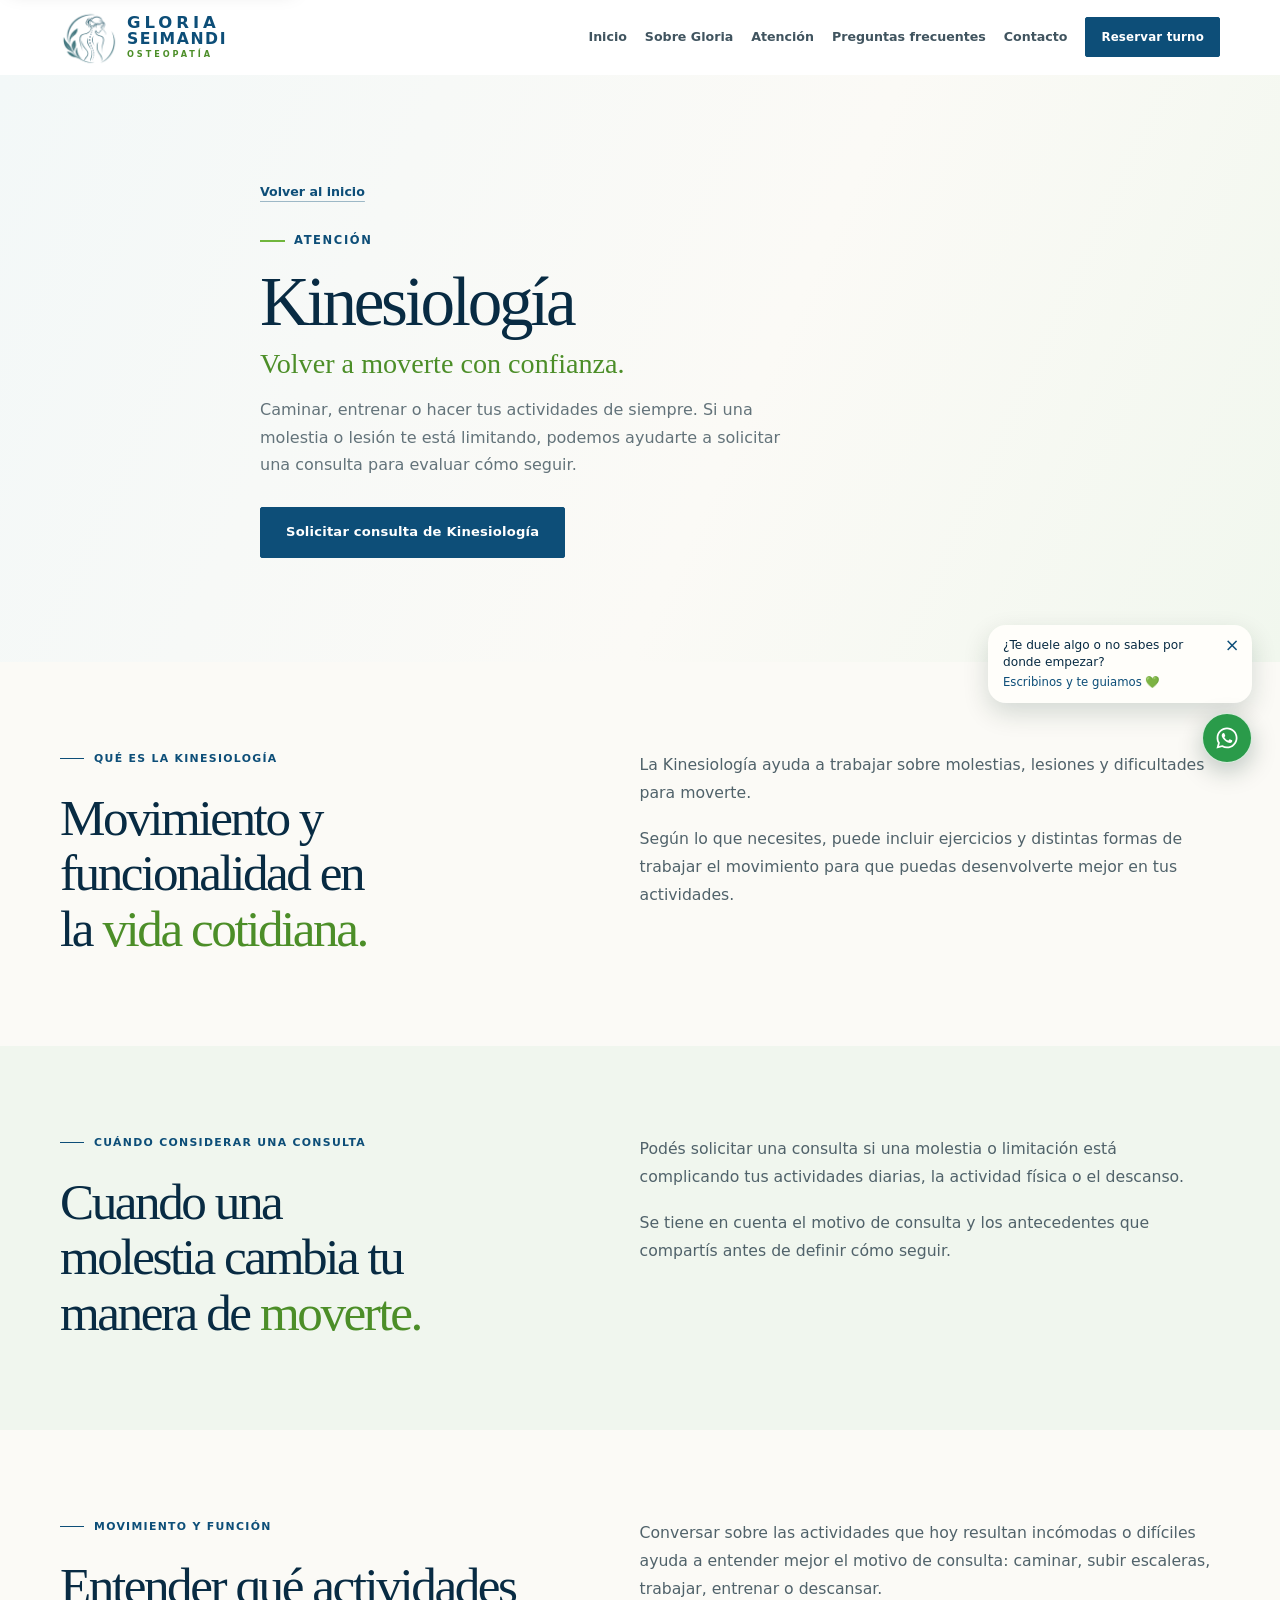
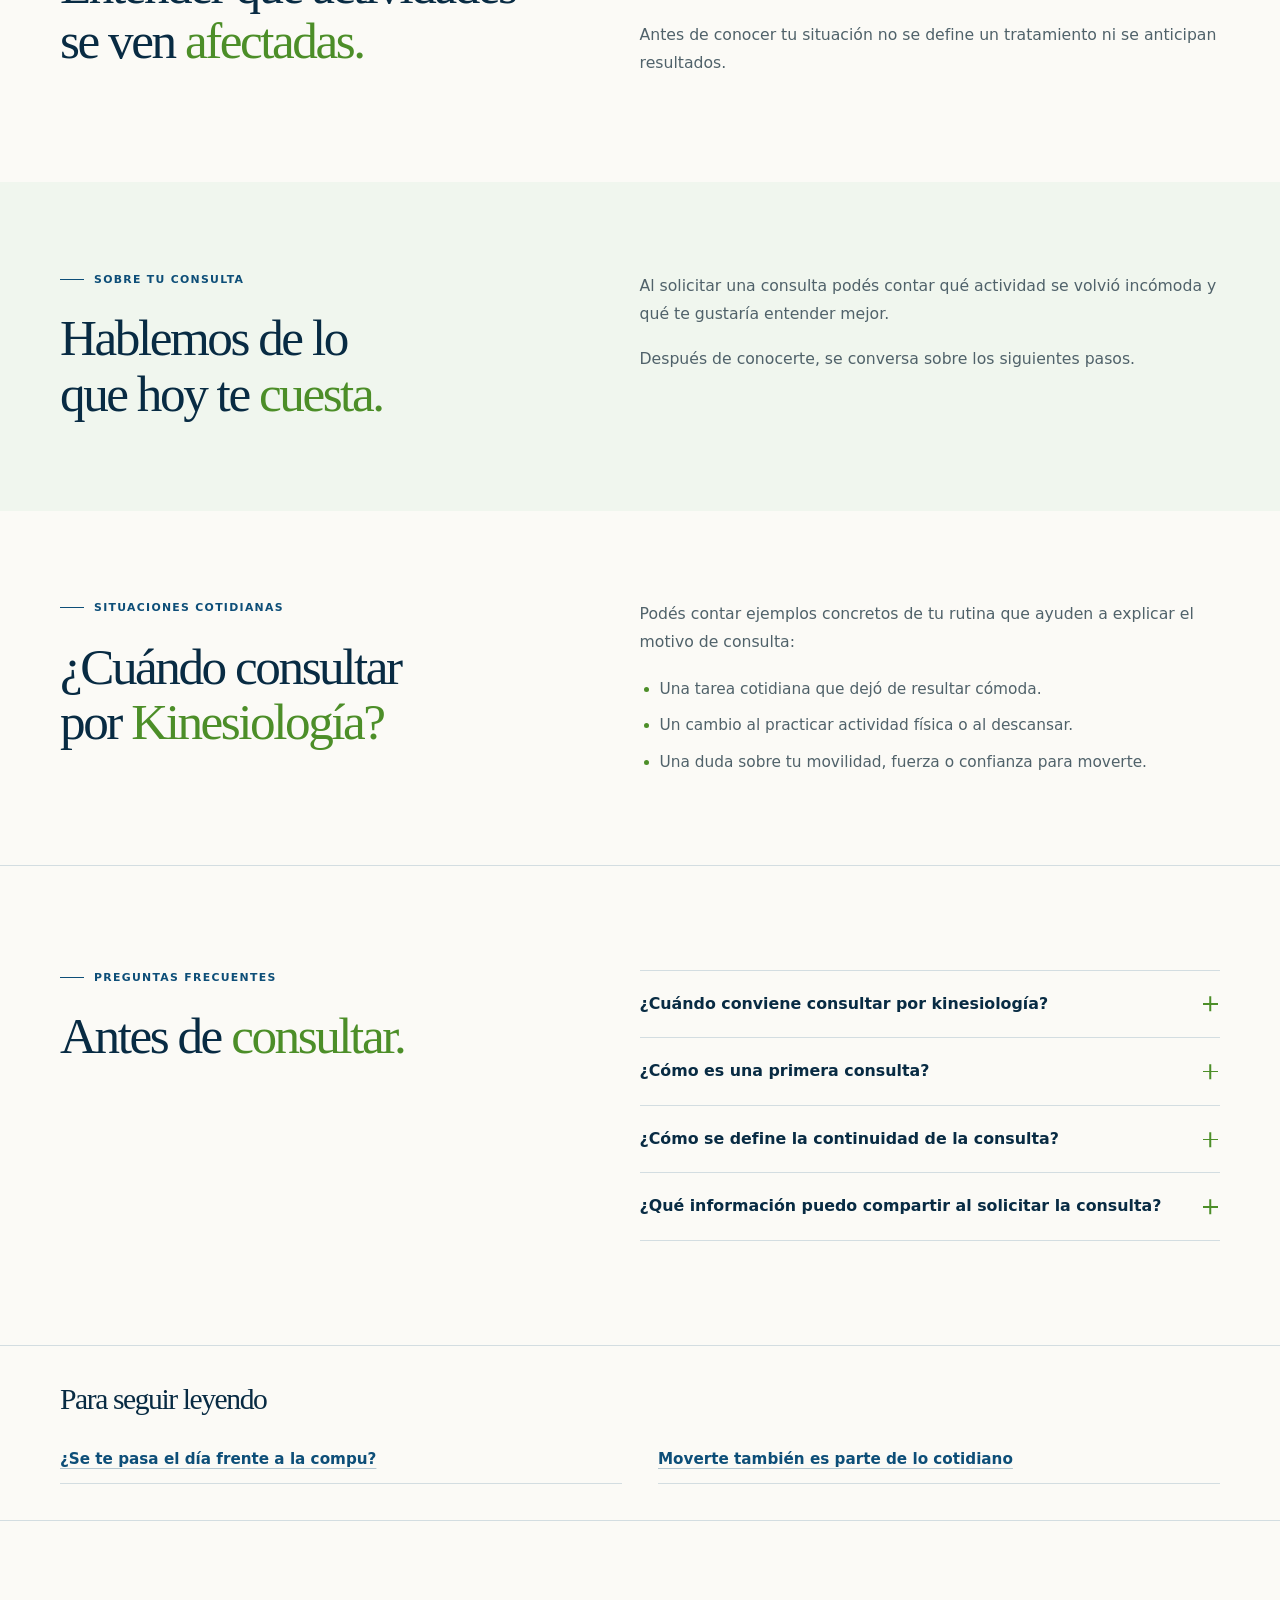
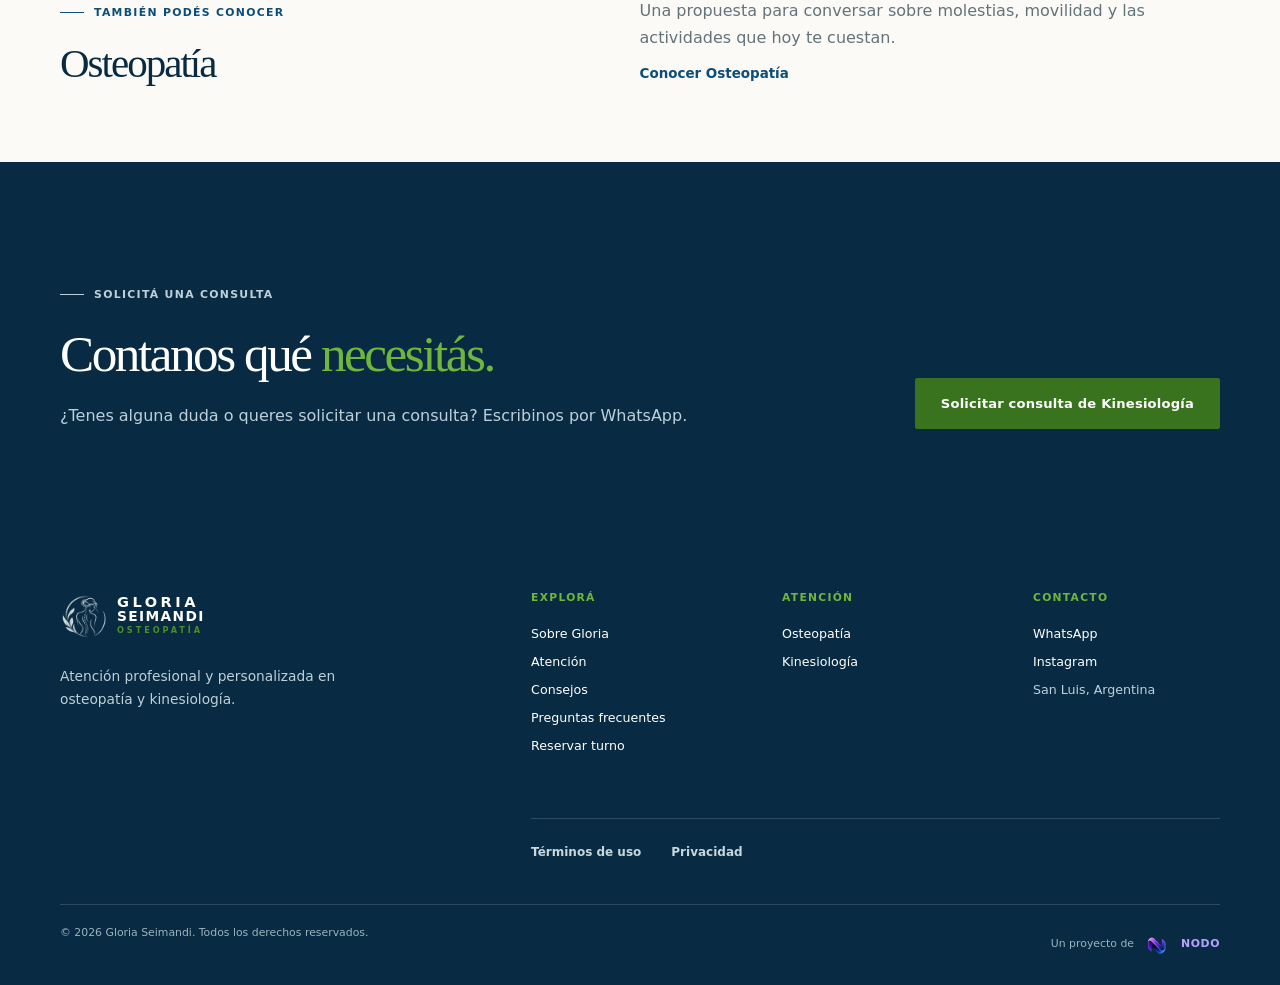
==== commit 2bad279e: "feat(gloria): add consejos y bienestar section" ====
--- a/kinesiologia/index.html
+++ b/kinesiologia/index.html
@@ -23,6 +23,7 @@
     <title>Kinesiología en San Luis | Gloria Seimandi</title>
     <link rel="icon" type="image/png" href="../assets/logo-osteopatia-96.png" />
     <link rel="stylesheet" href="../styles.css" />
+    <link rel="stylesheet" href="../consejos.css" />
     <script type="application/ld+json">
       {
         "@context": "https://schema.org",
@@ -73,6 +74,10 @@
         </nav>
       </div>
     </header>
+    <noscript>
+      <style>.menu-toggle { display: none; }</style>
+      <nav class="page-shell navigation-fallback" aria-label="Navegación sin JavaScript"><a href="../index.html#inicio">Inicio</a><a href="../index.html#sobre-gloria">Sobre Gloria</a><a href="../index.html#atencion">Atención</a><a href="../index.html#preguntas">Preguntas frecuentes</a><a href="../index.html#contacto">Contacto</a><a href="../index.html#reservas">Reservar turno</a><a href="../osteopatia/">Osteopatía</a><a href="../kinesiologia/">Kinesiología</a></nav>
+    </noscript>
 
     <main id="contenido" class="service-page-main">
       <article>
@@ -185,6 +190,16 @@
           </div>
         </section>
 
+        <section class="advice-related" aria-labelledby="advice-related-title">
+          <div class="page-shell">
+            <h2 id="advice-related-title">Para seguir leyendo</h2>
+            <ul class="advice-related-list">
+              <li><a href="../consejos/pausas-trabajo-sentado/">¿Se te pasa el día frente a la compu?</a></li>
+              <li><a href="../consejos/movimiento-cotidiano/">Moverte también es parte de lo cotidiano</a></li>
+            </ul>
+          </div>
+        </section>
+
         <section class="service-cross-nav" aria-labelledby="other-service-title">
           <div class="page-shell service-cross-nav-layout">
             <div>
@@ -217,7 +232,7 @@
           <a class="brand footer-brand" href="../index.html#inicio" aria-label="Volver al inicio de Gloria Seimandi"><span class="brand-mark"><img src="../assets/logo-osteopatia-suave-180.png" srcset="../assets/logo-osteopatia-suave-120.png 120w, ../assets/logo-osteopatia-suave-180.png 180w" sizes="58px" width="180" height="180" alt="Ilustración de osteopatía de Gloria Seimandi" /></span><span class="brand-copy"><strong>Gloria</strong><span>Seimandi</span><small>Osteopatía</small></span></a>
           <p>Atención profesional y personalizada en osteopatía y kinesiología.</p>
         </div>
-        <nav class="footer-column" aria-label="Explorá"><p class="footer-title">Explorá</p><a href="../index.html#sobre-gloria">Sobre Gloria</a><a href="../index.html#atencion">Atención</a><a href="../index.html#preguntas">Preguntas frecuentes</a><a href="../index.html#reservas">Reservar turno</a></nav>
+        <nav class="footer-column" aria-label="Explorá"><p class="footer-title">Explorá</p><a href="../index.html#sobre-gloria">Sobre Gloria</a><a href="../index.html#atencion">Atención</a><a href="../consejos/">Consejos</a><a href="../index.html#preguntas">Preguntas frecuentes</a><a href="../index.html#reservas">Reservar turno</a></nav>
         <nav class="footer-column" aria-label="Áreas de atención"><p class="footer-title">Atención</p><a href="../osteopatia/">Osteopatía</a><a href="../kinesiologia/">Kinesiología</a></nav>
         <address class="footer-column footer-contact"><p class="footer-title">Contacto</p><a href="https://wa.me/5492664921564?text=Hola%2C%20quisiera%20realizar%20una%20consulta." target="_blank" rel="noreferrer">WhatsApp</a><a href="https://www.instagram.com/gloria_seimandi_/" target="_blank" rel="noreferrer">Instagram</a><span>San Luis, Argentina</span></address>
         <nav class="footer-legal" aria-label="Información legal"><a href="../terminos.html">Términos de uso</a><a href="../privacidad.html">Privacidad</a></nav>
--- a/styles.css
+++ b/styles.css
@@ -44,10 +44,12 @@
 .brand-copy strong { font-size: 1.03rem; letter-spacing: .24em; font-weight: 800; }
 .brand-copy > span { margin-top: 2px; font-size: .98rem; letter-spacing: .1em; font-weight: 800; }
 .brand-copy small { margin-top: 5px; color: var(--green-700); font-size: .51rem; letter-spacing: .36em; font-weight: 800; }
-.main-nav { display: flex; align-items: center; gap: clamp(15px, 2vw, 28px); color: #40545f; font-size: .79rem; font-weight: 700; line-height: 1.2; }
+.main-nav { display: flex; align-items: center; gap: clamp(12px, 1.4vw, 22px); color: #40545f; font-size: .79rem; font-weight: 700; line-height: 1.2; }
 .main-nav > a:not(.button) { position: relative; white-space: nowrap; }
 .main-nav > a:not(.button)::after { content: ''; position: absolute; left: 0; bottom: -7px; width: 100%; height: 2px; transform: scaleX(0); transform-origin: right; background: var(--green-500); transition: transform .22s ease; }
-.main-nav > a:not(.button):hover::after, .main-nav > a:not(.button):focus-visible::after { transform: scaleX(1); transform-origin: left; }
+.main-nav > a:not(.button):hover::after, .main-nav > a:not(.button):focus-visible::after, .main-nav > a[aria-current]::after { transform: scaleX(1); transform-origin: left; }
+.main-nav > a[aria-current] { color: var(--green-action); }
+.navigation-fallback { display: none; }
 .menu-contact { display: none; }
 .button { display: inline-flex; min-height: 51px; align-items: center; justify-content: center; gap: 18px; padding: 0 25px; border: 1px solid var(--blue-800); border-radius: 2px; color: var(--white); background: var(--blue-800); font-size: .82rem; font-weight: 800; letter-spacing: .015em; line-height: 1.2; transition: transform .2s ease, background .2s ease, box-shadow .2s ease; }
 .button:hover { transform: translateY(-2px); background: var(--blue-950); box-shadow: 0 9px 20px rgba(8,43,67,.18); }
@@ -92,17 +94,14 @@
 .section-label p::before { content: ''; display: inline-block; width: 24px; height: 1px; margin: 0 10px 3px 0; background: currentColor; }
 .about-profile { grid-column: 1; display: grid; gap: 0; }
 .about-content { grid-column: 2; max-width: 600px; }
-.about-heading h2, .services-heading h2, .faq-intro h2, .appointment h2, .contact h2 { margin-bottom: 0; color: var(--blue-950); font-size: clamp(2.4rem, 4.2vw, 4rem); line-height: 1.05; }
+.services-heading h2, .faq-intro h2, .appointment h2, .contact h2 { margin-bottom: 0; color: var(--blue-950); font-size: clamp(2.4rem, 4.2vw, 4rem); line-height: 1.05; }
 .about-heading .section-label { margin-bottom: 16px; }
-.about-heading h2 { max-width: 580px; margin-top: 0; font-size: clamp(2.25rem, 3.1vw, 3rem); line-height: 1.1; }
+.about-heading h2 { max-width: 580px; margin: 0; color: var(--blue-950); font-size: clamp(2.25rem, 3.1vw, 3rem); line-height: 1.1; }
 .about-heading .about-name { margin: 16px 0 0; color: var(--blue-800); font-family: var(--sans); font-size: 1rem; font-weight: 600; line-height: 1.4; }
 .about-portrait { width: min(100%, 320px); margin: 0; }
 .about-portrait img { width: 100%; height: auto; aspect-ratio: 4 / 5; object-fit: cover; object-position: center; border: 1px solid rgba(13,78,120,.14); }
 .about-details { margin-top: 28px; }
 .about-details .lead { max-width: 530px; margin-bottom: 25px; color: var(--blue-800); font-family: var(--display); font-size: clamp(1.3rem, 2vw, 1.6rem); line-height: 1.33; }
-.about-copy { max-width: 590px; }
-.about-copy p { color: #50626a; font-size: .94rem; line-height: 1.75; }
-.about-copy p + p { margin-top: 13px; }
 .credentials { display: grid; gap: 8px; max-width: 540px; margin: 30px 0 25px; padding: 0; list-style: none; }
 .credentials li { display: flex; min-height: 50px; align-items: center; padding: 12px 16px; border: 1px solid rgba(13,78,120,.16); color: var(--blue-800); background: rgba(255,255,255,.52); font-size: .84rem; font-weight: 750; line-height: 1.35; }
 .about-trajectory { display: grid; gap: 2px; width: min(100%, 320px); margin: 0; padding: 12px 15px 11px; border: 0; color: var(--white); background: var(--blue-800); box-shadow: inset 0 2px 0 var(--green-500); }
@@ -258,6 +257,7 @@
 .footer-title { margin: 0 0 8px; color: var(--green-500); font-size: .67rem; font-weight: 800; letter-spacing: .12em; text-transform: uppercase; }
 .footer-column a { width: fit-content; color: var(--white); }
 .footer-column a:hover { color: var(--green-500); }
+.footer-column a[aria-current] { text-decoration: underline; text-underline-offset: 4px; }
 .footer-column span { color: #bdd0d9; }
 .footer-legal { grid-column: 2 / -1; display: flex; gap: 30px; padding-top: 24px; border-top: 1px solid rgba(255,255,255,.15); font-size: .75rem; font-weight: 700; }
 .footer-legal a:hover { color: var(--green-500); }
@@ -295,6 +295,8 @@
   .main-nav.is-open { opacity: 1; visibility: visible; pointer-events: auto; transform: translateY(0); transition: opacity .2s ease, transform .2s ease, visibility 0s linear; }
   .main-nav > a:not(.button) { min-height: 54px; display: flex; align-items: center; padding: 14px 0; border-bottom: 1px solid var(--line); }
   .main-nav > a:not(.button)::after { display: none; }
+  .navigation-fallback { display: flex; flex-wrap: wrap; gap: 4px 18px; padding-block: 10px; }
+  .navigation-fallback a { display: inline-flex; min-height: 44px; align-items: center; color: var(--blue-800); font-size: .84rem; text-decoration: underline; }
   .nav-cta { width: 100%; margin-top: 20px; }
   .menu-contact { display: grid; gap: 9px; margin-top: 24px; padding-top: 19px; border-top: 1px solid var(--line); }
   .menu-contact > p { margin: 0; color: var(--muted); font-size: .68rem; font-weight: 800; letter-spacing: .1em; text-transform: uppercase; }
@@ -316,55 +318,76 @@
   .hero-visual { justify-self: center; width: min(100%, 650px); }
   .services-heading { grid-template-columns: 1fr 1fr; }
   .services-heading .section-label { grid-column: 1 / -1; }
-  .about-layout { column-gap: 42px; }
   .detail-layout, .legal-layout { gap: 60px; }
   .service-cross-nav-layout { gap: 60px; }
   .faq-layout, .contact-layout { gap: 60px; }
 }
 
+@media (min-width: 681px) and (max-width: 960px) {
+  .about-layout { grid-template-columns: minmax(220px, 260px) minmax(0, 1fr); column-gap: 32px; }
+  .about-heading h2 { font-size: 2rem; }
+  .about-details { margin-top: 20px; }
+}
+
 @media (max-width: 680px) {
-  :root { --page: calc(100% - 32px); --mobile-menu-offset: 62px; --header-height: 62px; }
-  html { scroll-padding-top: 72px; }
-  .header-content { height: 62px; }
-  .brand-mark { width: 44px; height: 44px; }
-  .brand-mark img { width: 100%; height: 100%; }
-  .brand-copy strong { font-size: .93rem; }
-  .brand-copy > span { font-size: .88rem; }
-  .hero-layout { gap: 29px; padding: 33px 0 38px; }
+  :root { --page: calc(100% - 32px); --mobile-menu-offset: 56px; --header-height: 56px; }
+  html { scroll-padding-top: 66px; }
+  .header-content { height: 56px; }
+  .site-header .brand { min-height: 44px; gap: 8px; }
+  .site-header .brand-mark { width: 40px; height: 40px; }
+  .site-header .brand-copy strong { font-size: .85rem; }
+  .site-header .brand-copy > span { font-size: .8rem; }
+  .site-header .brand-copy small { margin-top: 4px; font-size: .48rem; }
+  .hero-layout { gap: 24px; padding: 38px 0 40px; }
   .hero-copy { padding-right: 0; }
   h1 { margin-bottom: 15px; font-size: clamp(2.25rem, 10.5vw, 2.9rem); line-height: 1.04; }
-  .hero-intro { margin-bottom: 20px; font-size: .91rem; line-height: 1.65; }
-  .hero-actions { align-items: center; gap: 12px; flex-direction: row; flex-wrap: nowrap; }
+  .hero .eyebrow { gap: 8px; margin-bottom: 18px; font-size: .69rem; letter-spacing: .1em; }
+  .hero h1 { margin-bottom: 18px; font-size: clamp(2.25rem, 9.6vw, 2.7rem); line-height: 1.08; }
+  .hero-intro { max-width: 38ch; margin-bottom: 24px; font-size: .97rem; line-height: 1.6; }
+  .hero-actions { align-items: center; gap: 16px; flex-direction: row; flex-wrap: nowrap; }
   .hero-actions > a { flex: 0 0 auto; white-space: nowrap; }
-  .hero-actions .text-link { min-height: 49px; padding: 0 4px; }
+  .hero-actions .button { min-height: 46px; padding-inline: 16px; }
+  .hero-actions .text-link { min-height: 46px; padding: 0 4px; }
   .button { min-height: 49px; padding: 0 20px; }
   .image-shape { aspect-ratio: 1.35 / 1; border-radius: 18px 18px 3px 3px; }
   .image-shape img { object-position: 58% center; }
-  .hero-note { max-width: 310px; margin-top: 21px; }
+  .hero-note { display: none; }
   .section-space { padding: 72px 0; }
   .section-label { font-size: .63rem; }
-  .about-heading h2, .services-heading h2, .faq-intro h2, .appointment h2, .contact h2 { font-size: clamp(2rem, 9.5vw, 2.7rem); }
-  .about-layout { display: flex; flex-direction: column; gap: 0; }
-  .about-profile, .about-content { display: contents; }
-  .about-heading { order: 1; margin-bottom: 25px; }
-  .about-portrait { order: 2; align-self: center; width: min(100%, 300px); }
-  .about-trajectory { grid-template-columns: 1fr; align-items: start; gap: 5px; order: 3; align-self: center; width: min(100%, 300px); padding: 14px 16px 13px; }
-  .trajectory-value { grid-column: auto; white-space: nowrap; }
-  .trajectory-description { grid-column: auto; max-width: none; min-width: 0; font-size: .72rem; line-height: 1.3; white-space: nowrap; }
-  .about-details { order: 4; margin-top: 25px; }
-  .about-heading h2 { margin-top: 0; font-size: clamp(1.9rem, 7.9vw, 2.35rem); }
-  .about-details .lead { margin-bottom: 21px; font-size: 1.32rem; }
-  .about-copy p { font-size: .9rem; line-height: 1.7; }
-  .credentials { margin: 25px 0 21px; }
+  .faq-intro h2, .appointment h2, .contact h2 { font-size: clamp(2rem, 9.5vw, 2.7rem); }
+  .about, .services { padding-block: 52px; }
+  /* Editorial phone layout: one portrait/trajectory unit beside the introduction. */
+  .about-layout {
+    --about-portrait-width: clamp(112px, 32vw, 140px);
+    grid-template-columns: var(--about-portrait-width) minmax(0, 1fr);
+    grid-template-rows: auto auto min-content minmax(0, 1fr) auto auto;
+    grid-template-areas: "label label" "title title" "portrait name" "portrait intro" "credentials credentials" "cta cta";
+    gap: 0 16px;
+  }
+  .about-content, .about-heading, .about-details { display: contents; }
+  .about-profile { grid-area: portrait; grid-template-columns: minmax(0, 1fr); min-width: 0; }
+  .about-heading .section-label { grid-area: label; margin: 0 0 16px; }
+  .about-heading h2 { grid-area: title; margin-bottom: 16px; font-size: clamp(1.65rem, 6.8vw, 1.95rem); line-height: 1.14; }
+  .about-heading .about-name { grid-area: name; align-self: start; margin: 0 0 10px; font-size: 1rem; }
+  .about-portrait, .about-trajectory { width: 100%; }
+  .about-trajectory { gap: 3px; padding: 9px 8px 8px; }
+  .about .trajectory-value { font-size: 1.75rem; }
+  .about .trajectory-description { font-size: .65rem; overflow-wrap: anywhere; }
+  .about-details .lead { grid-area: intro; margin: 0; font-size: 1rem; line-height: 1.5; }
+  .about .credentials { grid-area: credentials; max-width: none; margin: 16px 0; }
   .credentials li { min-height: 48px; padding: 11px 14px; font-size: .82rem; }
+  .about-availability { grid-area: cta; margin: 0; }
   .services-heading, .faq-layout, .contact-layout { grid-template-columns: 1fr; gap: 27px; }
-  .services-heading > p { margin-top: -8px; }
-  .service-list { margin-top: 43px; }
-  .service-item { grid-template-columns: 1fr; gap: 18px; min-height: 0; padding: 25px 0; }
-  .service-item h3 { font-size: 1.65rem; }
-  .service-item p { font-size: .83rem; line-height: 1.6; }
-  .service-actions { width: 100%; align-items: stretch; justify-content: flex-start; gap: 15px; flex-direction: column; }
-  .service-actions { gap: 13px; }
+  .services-heading { gap: 18px; }
+  .services-heading h2 { font-size: clamp(1.8rem, 7.5vw, 2.15rem); line-height: 1.1; }
+  .services-heading > p { max-width: none; margin: 0; font-size: .875rem; line-height: 1.55; }
+  .service-list { margin-top: 28px; }
+  .service-item { grid-template-columns: 1fr; gap: 12px; min-height: 0; padding: 20px 0; }
+  .service-item h3 { font-size: 1.5rem; }
+  .service-item p { font-size: .875rem; line-height: 1.55; }
+  .service-actions { width: 100%; align-items: stretch; justify-content: flex-start; gap: 4px; flex-direction: column; }
+  .service-link { display: inline-flex; align-items: center; align-self: flex-start; min-height: 44px; }
+  .services .button-service { min-height: 44px; padding-inline: 14px; }
   .appointment-layout { grid-template-columns: 1fr; gap: 29px; max-width: none; }
   .booking-form { max-width: none; padding: 22px 0 0; border-top: 1px solid rgba(13,78,120,.24); border-left: 0; }
   .booking-form[data-booking-enhanced="true"] { gap: 15px; }
@@ -376,13 +399,26 @@
   .booking-options label:last-child { grid-column: auto; }
   .booking-form .button-green { width: 100%; }
   .detail-hero-layout, .detail-layout, .detail-faq-layout, .detail-cta-layout, .service-cross-nav-layout, .legal-layout { grid-template-columns: 1fr; gap: 28px; }
-  .service-page-main .detail-content { padding-block: 62px; }
-  .service-cross-nav { padding: 56px 0; }
+  .service-page-main .detail-hero { padding-block: 36px 44px; }
+  .service-page-main .detail-content, .service-page-main .detail-faq { padding-block: 48px; }
+  .service-page-main .detail-cta { padding-block: 44px; }
+  .service-page-main .detail-layout, .service-page-main .detail-faq-layout, .service-page-main .detail-cta-layout, .service-page-main .service-cross-nav-layout { gap: 20px; }
+  .service-page-main .service-cross-nav { padding-block: 40px; }
   .legal-layout h1 { font-size: clamp(2.35rem, 10vw, 3.3rem); }
-  .detail-hero h1 { font-size: clamp(2.35rem, 10vw, 3.3rem); }
-  .back-link { margin-bottom: 24px; }
-  .detail-tagline { font-size: 1.45rem; }
-  .detail-heading h2, .detail-cta h2 { font-size: clamp(2rem, 9.5vw, 2.7rem); }
+  .service-page-main .detail-hero h1 { font-size: clamp(2rem, 8.7vw, 2.55rem); line-height: 1.08; }
+  .service-page-main .back-link { display: inline-flex; align-items: center; min-height: 44px; margin-bottom: 18px; }
+  .service-page-main .eyebrow { gap: 8px; margin-bottom: 12px; font-size: .65rem; }
+  .service-page-main .detail-tagline { font-size: 1.25rem; line-height: 1.3; }
+  .service-page-main .detail-intro { margin-bottom: 20px; font-size: .9rem; line-height: 1.6; }
+  .service-page-main .detail-heading h2, .service-page-main .detail-cta h2, .service-page-main .service-cross-nav h2 { margin-top: 14px; font-size: clamp(1.7rem, 7vw, 2.05rem); line-height: 1.14; }
+  .service-page-main .detail-copy p, .service-page-main .detail-situations { font-size: .9rem; line-height: 1.65; }
+  .service-page-main .detail-copy p + p { margin-top: 14px; }
+  .service-page-main .detail-situations { gap: 8px; margin-top: 16px; }
+  .service-page-main .detail-faq-list summary { padding-block: 16px; }
+  .service-page-main .detail-cta p { margin-top: 16px; font-size: .9rem; line-height: 1.6; }
+  .service-page-main .service-cross-nav-layout > div:last-child > p { font-size: .9rem; line-height: 1.6; }
+  .service-page-main .service-cross-nav .text-link { min-height: 44px; }
+  .service-page-main .button { min-height: 46px; }
   .detail-cta .button-green { width: 100%; }
   .faq-intro h2 { margin-top: 24px; }
   .faq-list { margin-top: 8px; }
@@ -405,7 +441,6 @@
 }
 
 @media (max-width: 360px) {
-  .hero .eyebrow { flex-direction: column; align-items: flex-start; gap: 8px; }
   .hero-intro { text-wrap: balance; }
 }
 
--- a/consejos.css
+++ b/consejos.css
@@ -0,0 +1,175 @@
+/* Consejos: catalogue, readings and small entry points. Uses the site's tokens. */
+.advice-page { color: var(--blue-950); }
+.advice-page [hidden] { display: none !important; }
+.advice-intro { position: relative; isolation: isolate; overflow: hidden; padding: 62px 0 50px; }
+.advice-intro-layout { display: grid; grid-template-columns: minmax(0, 1.5fr) minmax(0, 1fr); align-items: center; gap: clamp(24px, 4vw, 60px); }
+.advice-editorial { display: flex; align-items: center; justify-self: end; gap: 22px; max-width: 365px; margin: 0; }
+.advice-editorial img { flex: 0 0 112px; width: 112px; height: 132px; object-fit: contain; }
+.advice-editorial figcaption { margin: 0; color: var(--blue-950); font: 400 1.3rem/1.4 var(--display); text-wrap: balance; }
+.advice-waves { position: absolute; inset: 0; z-index: -1; width: 100%; height: 100%; mask-image: linear-gradient(to bottom, #000 60%, transparent); pointer-events: none; }
+.advice-intro .eyebrow { margin-bottom: 18px; font-size: .69rem; }
+.advice-intro h1 { max-width: 760px; margin: 0 0 20px; font-size: clamp(3.2rem, 5.2vw, 4.6rem); line-height: 1.01; }
+.advice-intro h1 em { display: block; }
+.advice-deck { max-width: 570px; margin: 0; color: var(--ink); font-size: 1rem; line-height: 1.7; }
+.advice-readings { padding-bottom: 66px; }
+.advice-catalog { position: relative; min-width: 0; margin: 0; padding: 0; border: 0; }
+.advice-filter-input { position: absolute; width: 1px; height: 1px; padding: 0; clip-path: inset(50%); overflow: hidden; white-space: nowrap; }
+.advice-filter { display: inline-flex; min-height: 44px; align-items: center; justify-content: center; margin: 0 5px 26px 0; padding: 0 20px; border: 1px solid rgba(13,78,120,.28); border-radius: 28px; color: var(--blue-800); font-size: .84rem; font-weight: 600; cursor: pointer; transition: background .14s ease, border-color .14s ease, color .14s ease; }
+.advice-filter:hover { border-color: var(--blue-800); background: var(--blue-100); }
+.advice-filter-input:checked + .advice-filter { border-color: var(--blue-800); color: var(--white); background: var(--blue-800); }
+.advice-filter-input:focus-visible + .advice-filter { outline: 3px solid var(--blue-950); outline-offset: 3px; }
+.advice-results { position: absolute; top: 13px; right: 0; margin: 0; color: var(--muted); font-size: .78rem; }
+.advice-results span { display: none; }
+#advice-all:checked ~ .advice-results .count-all,
+#advice-osteopatia:checked ~ .advice-results .count-osteopatia,
+#advice-kinesiologia:checked ~ .advice-results .count-kinesiologia { display: inline; }
+#advice-osteopatia:checked ~ .advice-grid .advice-card:not([data-specialty="osteopatia"]),
+#advice-kinesiologia:checked ~ .advice-grid .advice-card:not([data-specialty="kinesiologia"]) { display: none; }
+.advice-grid { display: grid; grid-template-columns: repeat(4, minmax(0, 1fr)); gap: 26px; }
+.advice-card { display: flex; min-width: 0; flex-direction: column; }
+.advice-photo { display: block; width: 100%; height: 202px; margin-bottom: 18px; padding-block: var(--advice-figure-padding, 8px); object-fit: contain; object-position: center; }
+.advice-photo[data-illustration="1"] { --advice-figure-padding: 14px; }
+.advice-photo[data-illustration="3"] { --advice-figure-padding: 19px; }
+.advice-category { display: inline-block; width: max-content; max-width: 100%; margin-bottom: 10px; padding: 4px 8px; border-radius: 4px; color: var(--blue-800); background: var(--blue-100); font-size: .65rem; font-weight: 750; letter-spacing: .05em; line-height: 1.3; text-transform: uppercase; }
+.advice-category-kinesiologia { color: var(--green-action); background: #e4efda; }
+.advice-card h2 { margin: 0 0 14px; color: var(--blue-950); font-size: 1.65rem; line-height: 1.13; letter-spacing: -.035em; }
+.advice-card h2 a:hover { color: var(--blue-800); text-decoration: underline; text-decoration-thickness: 1px; text-underline-offset: 4px; }
+.advice-excerpt { margin: 0 0 18px; color: var(--ink); font-size: .91rem; line-height: 1.65; }
+.advice-link { display: inline-flex; width: max-content; max-width: 100%; min-height: 44px; align-items: center; margin-top: auto; color: var(--blue-800); font-size: .83rem; font-weight: 750; text-decoration: underline; text-underline-offset: 5px; text-decoration-color: rgba(13,78,120,.35); transition: text-decoration-color .14s ease, color .14s ease; }
+.advice-link:hover { color: var(--blue-950); text-decoration-color: currentColor; }
+.advice-situations { padding: 57px 0 60px; border-top: 1px solid var(--line); background: #f0f5ed; }
+.advice-situations h2 { margin: 0 0 14px; color: var(--blue-950); font-size: clamp(2.1rem, 3.5vw, 2.85rem); line-height: 1.08; }
+.advice-situation-intro { margin: 0; color: var(--ink); font-size: .96rem; line-height: 1.6; }
+/* Native details remain usable when JavaScript is disabled. */
+.advice-questions { margin: 28px 0 0; }
+.advice-question { border-bottom: 1px solid var(--line); }
+.advice-question summary, .advice-choice { min-height: 64px; padding: 18px 8px; color: var(--blue-950); font: 400 1.3rem/1.25 var(--display); letter-spacing: -.02em; text-wrap: balance; cursor: pointer; }
+.advice-question summary::marker { color: var(--green-700); }
+.advice-choice-list { display: grid; grid-template-columns: repeat(4, minmax(0, 1fr)); gap: 0 26px; margin: 28px 0 24px; }
+.advice-choice-item { display: contents; }
+.advice-choice { grid-row: 1; display: flex; align-items: start; justify-content: space-between; gap: 12px; min-width: 0; min-height: 108px; border: 0; border-top: 2px solid var(--line); border-radius: 0; text-align: left; background: transparent; transition: border-color .14s ease, background .14s ease; }
+.advice-choice::after { content: '+'; flex: 0 0 16px; color: var(--green-action); font: 400 1.15rem/1.4 var(--sans); text-align: center; }
+.advice-choice:hover { border-color: var(--green-700); background: rgba(255,255,255,.4); }
+.advice-choice[aria-expanded="true"] { border-color: var(--green-action); background: rgba(255,255,255,.65); }
+.advice-choice[aria-expanded="true"]::after { content: '−'; }
+.advice-page .advice-choice:focus-visible { outline: 3px solid var(--blue-950); outline-offset: 3px; }
+.advice-answer { display: grid; grid-template-columns: minmax(0, 1fr) auto; align-items: end; gap: 32px; padding: 25px 0 23px; }
+.advice-choice-item .advice-answer { grid-column: 1 / -1; grid-row: 2; border-block: 1px solid rgba(76,142,40,.3); }
+.advice-answer h3 { margin: 0 0 10px; color: var(--blue-950); font: 400 1.7rem/1.15 var(--display); letter-spacing: -.02em; }
+.advice-answer p { max-width: 70ch; margin: 0; color: var(--ink); font-size: .96rem; line-height: 1.7; }
+.advice-answer-links { display: grid; justify-items: start; gap: 4px; }
+.advice-note { margin: 17px 0 0; color: var(--muted); font-size: .77rem; line-height: 1.5; }
+.advice-contact { padding: 38px 0; color: var(--white); background: var(--blue-800); }
+.advice-contact-layout { display: flex; align-items: center; justify-content: space-between; gap: 24px; }
+.advice-contact h2 { margin: 0 0 9px; color: var(--white); font-size: 2.15rem; line-height: 1.14; }
+.advice-contact p { margin: 0; color: #d8e4e8; font-size: .91rem; line-height: 1.5; }
+.advice-contact .button { flex-shrink: 0; }
+
+/* Small additions to existing pages. */
+.advice-invitation { padding: 32px 0; border-top: 1px solid var(--line); background: var(--warm); }
+.advice-invitation-layout { display: flex; align-items: center; justify-content: flex-start; gap: clamp(24px, 4vw, 48px); }
+.advice-invitation-layout > .advice-link { flex-shrink: 0; margin-top: 0; }
+.advice-invitation h2 { margin: 0 0 9px; color: var(--blue-950); font-size: 1.8rem; line-height: 1.15; }
+.advice-invitation p { max-width: 640px; margin: 0; color: var(--muted); font-size: .92rem; line-height: 1.6; }
+.advice-related { padding: 36px 0; border-top: 1px solid var(--line); }
+.advice-related h2 { margin: 0 0 20px; color: var(--blue-950); font-size: 1.85rem; line-height: 1.15; }
+.advice-related-list { display: grid; grid-template-columns: repeat(2, minmax(0, 1fr)); gap: 16px 36px; margin: 0; padding: 0; list-style: none; }
+.advice-related-list a { display: flex; min-height: 48px; align-items: center; padding: 11px 0; border-bottom: 1px solid var(--line); color: var(--blue-800); font-size: .95rem; font-weight: 600; line-height: 1.5; text-decoration: underline; text-decoration-color: rgba(13,78,120,.3); text-underline-offset: 4px; }
+.advice-related-list a:hover { text-decoration-color: currentColor; }
+
+/* Individual readings. */
+.advice-article { padding: 36px 0 48px; }
+.advice-article-shell { max-width: 1000px; }
+.advice-back { margin-bottom: 22px; }
+.advice-article-header { display: grid; grid-template-columns: minmax(0, 1.45fr) minmax(260px, 1fr); align-items: start; gap: 32px; }
+.advice-article h1 { max-width: none; margin: 5px 0 18px; font-size: clamp(2.2rem, 3.8vw, 3.35rem); line-height: 1.08; }
+.advice-article-lead { margin: 0; color: var(--ink); font-family: var(--display); font-size: 1.2rem; line-height: 1.55; }
+.advice-article-figure { min-width: 0; margin: 0; }
+.advice-article-figure img { display: block; width: 100%; height: 260px; padding: 10px; object-fit: contain; }
+.advice-article-figure figcaption { margin-top: 9px; color: var(--muted); font-size: .72rem; line-height: 1.5; }
+.advice-article-figure a { text-decoration: underline; text-underline-offset: 3px; }
+.advice-article-copy { max-width: 65ch; margin: 24px 0; color: var(--ink); font-size: 1rem; line-height: 1.75; }
+.advice-article-copy p { margin: 0 0 20px; }
+.advice-article-more { margin-top: 26px; padding-top: 20px; border-top: 1px solid var(--line); }
+.advice-article-more h2 { margin: 0 0 14px; color: var(--blue-950); font-size: 1.7rem; line-height: 1.2; }
+
+@media (min-width: 681px) and (max-width: 1100px) {
+  .advice-grid { grid-template-columns: repeat(2, minmax(0, 1fr)); gap: 32px 24px; }
+  .advice-photo { height: 220px; }
+  .advice-choice-list { grid-template-columns: repeat(2, minmax(0, 1fr)); }
+  .advice-choice-item:nth-child(n+3) .advice-choice { grid-row: 2; }
+  .advice-choice-item .advice-answer { grid-row: 3; }
+  .advice-answer { grid-template-columns: 1fr; gap: 12px; }
+  .advice-answer-links { display: flex; flex-wrap: wrap; gap: 24px; }
+  .advice-article-header { grid-template-columns: minmax(0, 1.4fr) minmax(210px, 1fr); gap: 28px; }
+}
+@media (max-width: 960px) {
+  .advice-intro-layout { grid-template-columns: minmax(0, 1fr); gap: 22px; }
+  .advice-editorial { justify-self: start; max-width: 420px; gap: 16px; }
+  .advice-editorial img { flex-basis: 84px; width: 84px; height: 100px; }
+  .advice-editorial figcaption { font-size: 1.16rem; }
+}
+@media (max-width: 680px) {
+  .advice-intro { padding: 36px 0 30px; }
+  .advice-intro .eyebrow { gap: 8px; margin-bottom: 16px; font-size: .61rem; letter-spacing: .11em; }
+  .advice-intro .eyebrow > span { width: 18px; }
+  .advice-intro h1 { margin-bottom: 16px; font-size: clamp(2.55rem, 11vw, 3.1rem); line-height: 1.03; }
+  .advice-deck { max-width: none; font-size: .94rem; line-height: 1.65; }
+  .advice-intro-layout { gap: 18px; }
+  .advice-editorial { max-width: 330px; gap: 18px; }
+  .advice-editorial img { flex-basis: 72px; width: 72px; height: 84px; }
+  .advice-editorial figcaption { font-size: 1.1rem; line-height: 1.35; }
+  .advice-filter { margin-right: 3px; padding: 0 13px; font-size: .8rem; }
+  .advice-results { position: static; margin: -9px 0 20px; font-size: .74rem; }
+  .advice-grid { grid-template-columns: 1fr; gap: 26px; }
+  .advice-card { display: grid; grid-template-columns: 104px minmax(0, 1fr); column-gap: 18px; padding-bottom: 22px; border-bottom: 1px solid var(--line); }
+  .advice-photo { grid-column: 1; grid-row: 1; width: 104px; height: 124px; margin: 0; --advice-figure-padding: 6px; }
+  .advice-photo[data-illustration="1"] { --advice-figure-padding: 9px; }
+  .advice-photo[data-illustration="3"] { --advice-figure-padding: 13px; }
+  .advice-card-heading { grid-column: 2; grid-row: 1; min-width: 0; align-self: start; }
+  .advice-category { margin: 1px 0 9px; padding: 4px 6px; font-size: .6rem; }
+  .advice-card h2 { margin: 0; font-size: 1.4rem; line-height: 1.15; }
+  .advice-excerpt { grid-column: 1 / -1; margin: 13px 0 0; font-size: .88rem; line-height: 1.6; }
+  .advice-card > .advice-link { grid-column: 1 / -1; margin: 4px 0 -5px; }
+  .advice-readings { padding-bottom: 35px; }
+  .advice-situations { padding: 34px 0 38px; }
+  .advice-situations h2 { margin-bottom: 12px; font-size: 2.05rem; line-height: 1.1; }
+  .advice-situation-intro { font-size: .91rem; }
+  .advice-choice-list { grid-template-columns: 1fr; gap: 0; margin: 23px 0; }
+  .advice-choice { grid-row: auto; min-height: 66px; padding: 17px 4px; font-size: 1.25rem; }
+  .advice-question summary { padding-inline: 5px; font-size: 1.25rem; }
+  .advice-choice-item .advice-answer { grid-row: auto; border-top: 0; padding: 4px 4px 22px; }
+  .advice-answer { grid-template-columns: 1fr; gap: 12px; padding: 21px 0 14px; }
+  .advice-answer h3 { font-size: 1.5rem; line-height: 1.16; }
+  .advice-answer p { font-size: .91rem; line-height: 1.65; }
+  .advice-answer-links { gap: 0; }
+  .advice-note { margin-top: 15px; }
+  .advice-contact { padding: 30px 0 32px; }
+  .advice-contact-layout { display: grid; gap: 19px; }
+  .advice-contact h2 { font-size: 1.8rem; }
+  .advice-contact .button { width: max-content; }
+  .advice-invitation { padding-block: 28px; }
+  .advice-invitation-layout { display: grid; gap: 10px; }
+  .advice-invitation h2, .advice-related h2 { font-size: 1.65rem; }
+  .advice-invitation p { font-size: .9rem; }
+  .advice-related { padding-block: 28px; }
+  .advice-related-list { grid-template-columns: 1fr; gap: 5px; }
+  .advice-related-list a { font-size: .91rem; }
+  .advice-article { padding: 24px 0 38px; }
+  .advice-back { margin-bottom: 18px; }
+  .advice-article-header { grid-template-columns: 1fr; gap: 20px; }
+  .advice-article h1 { margin: 5px 0 20px; font-size: clamp(2.1rem, 8.8vw, 2.65rem); line-height: 1.08; }
+  .advice-article-lead { font-size: 1.1rem; line-height: 1.6; }
+  .advice-article-figure { max-width: 480px; }
+  .advice-article-copy { margin-top: 25px; font-size: .97rem; line-height: 1.75; }
+}
+@media (max-width: 360px) {
+  .advice-card { grid-template-columns: 88px minmax(0, 1fr); column-gap: 14px; }
+  .advice-photo { width: 88px; height: 120px; }
+  .advice-card h2 { font-size: 1.32rem; }
+  .advice-filter { padding-inline: 11px; }
+}
+@media (prefers-reduced-motion: no-preference) {
+  .advice-choice-item .advice-answer:not([hidden]) { animation: advice-answer-in .14s ease-out; }
+  @keyframes advice-answer-in { from { opacity: 0; } to { opacity: 1; } }
+}
